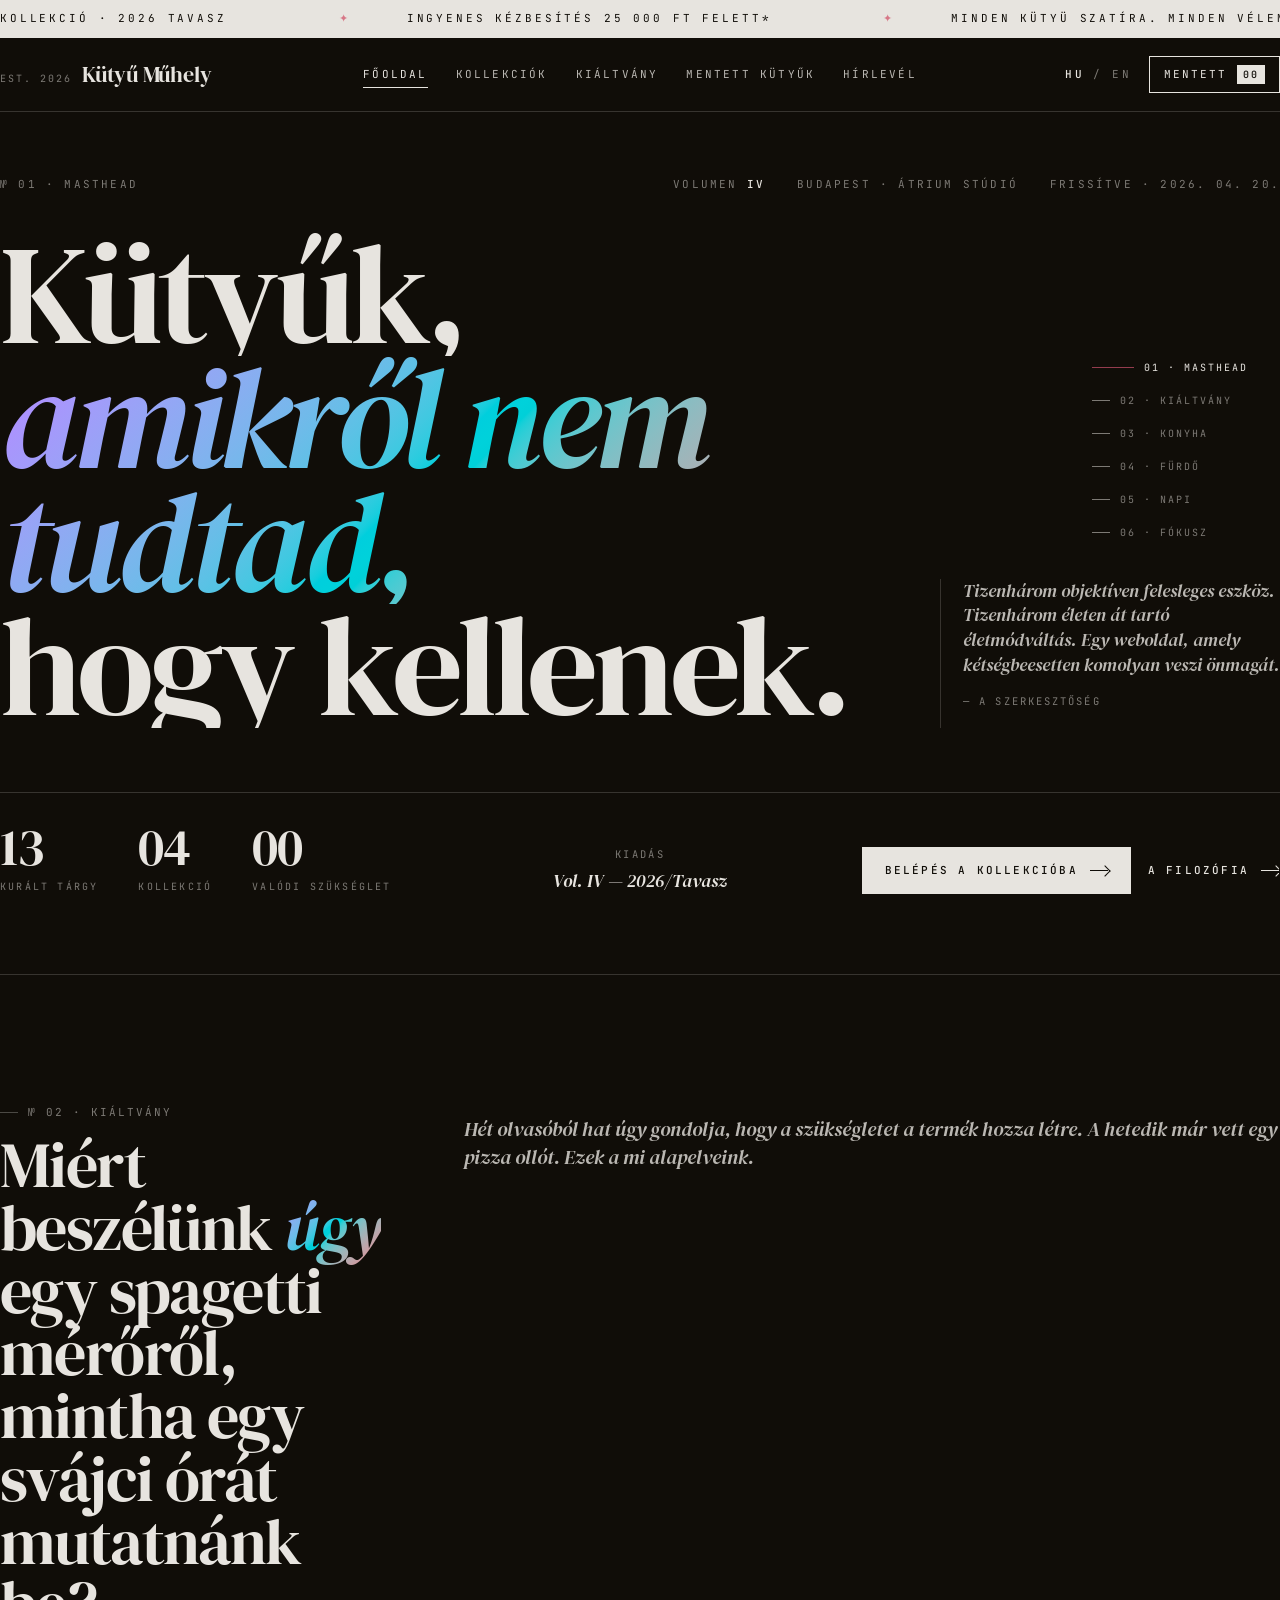
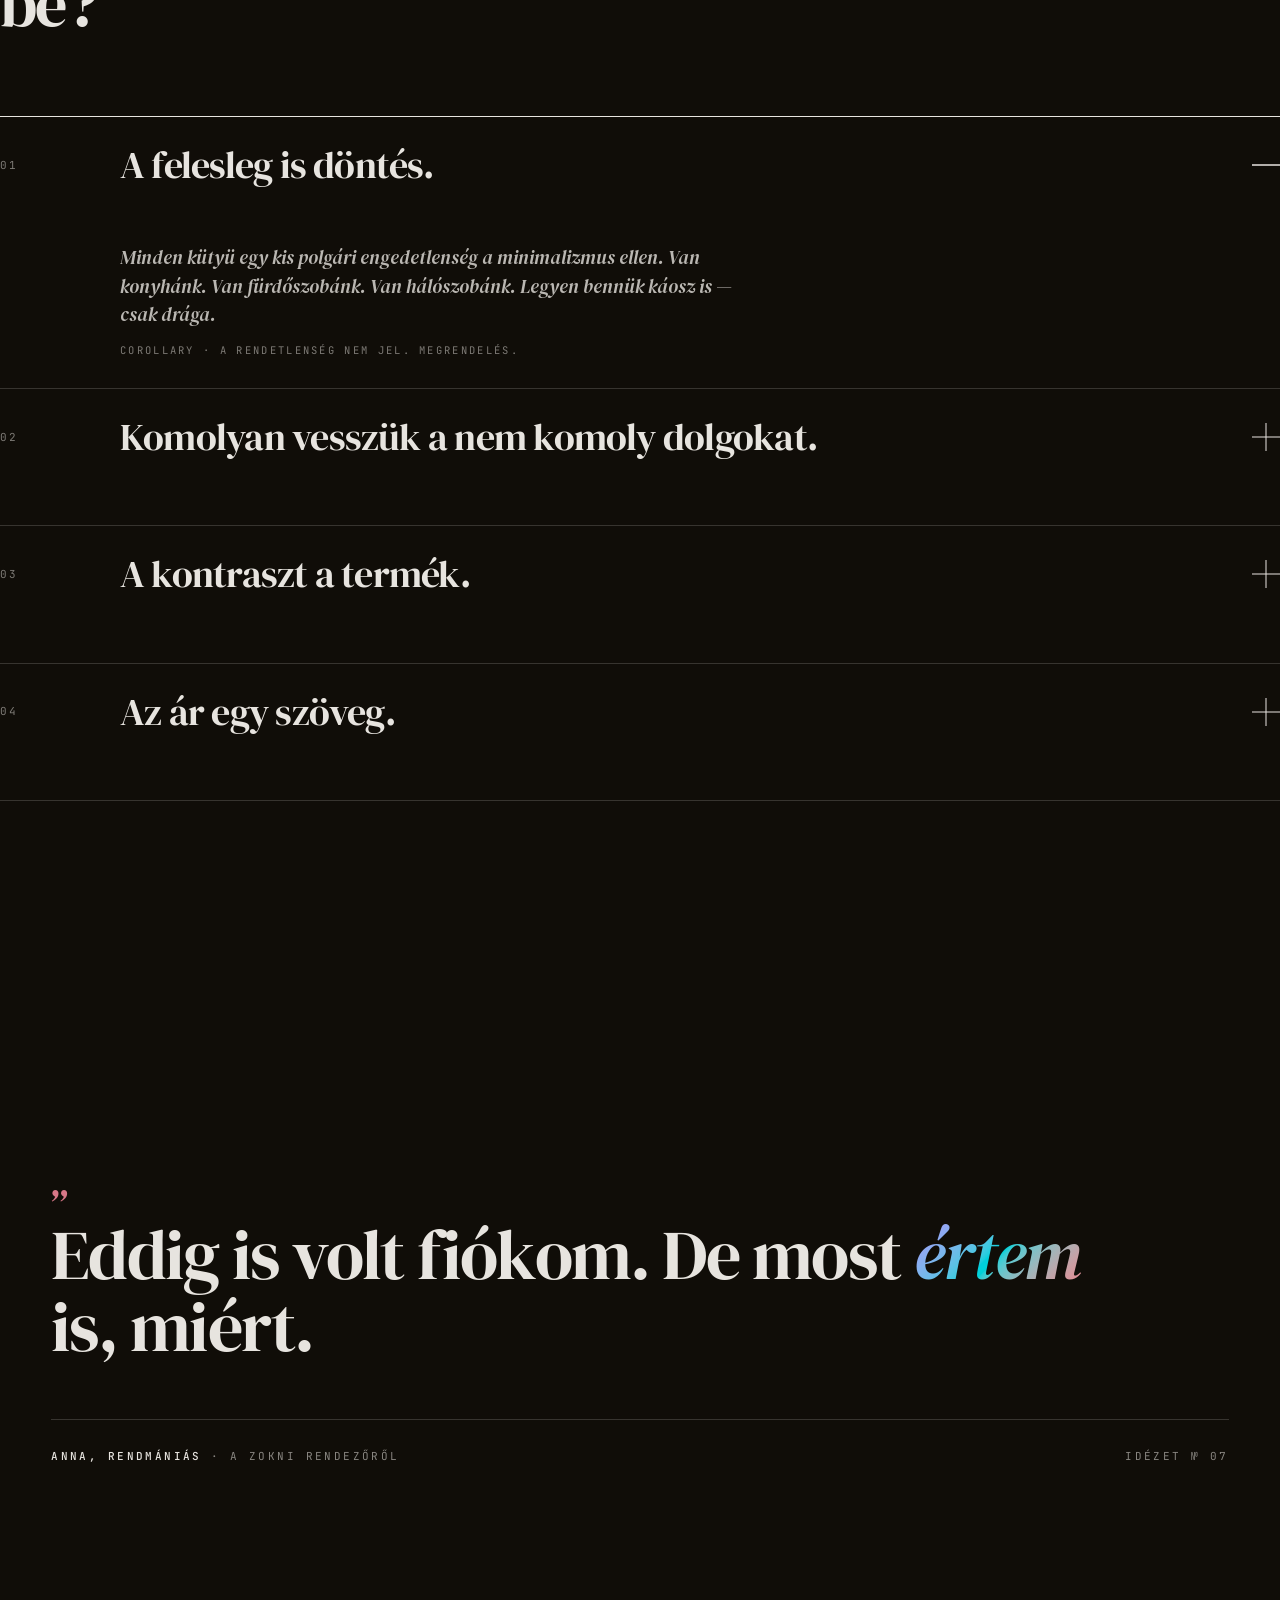
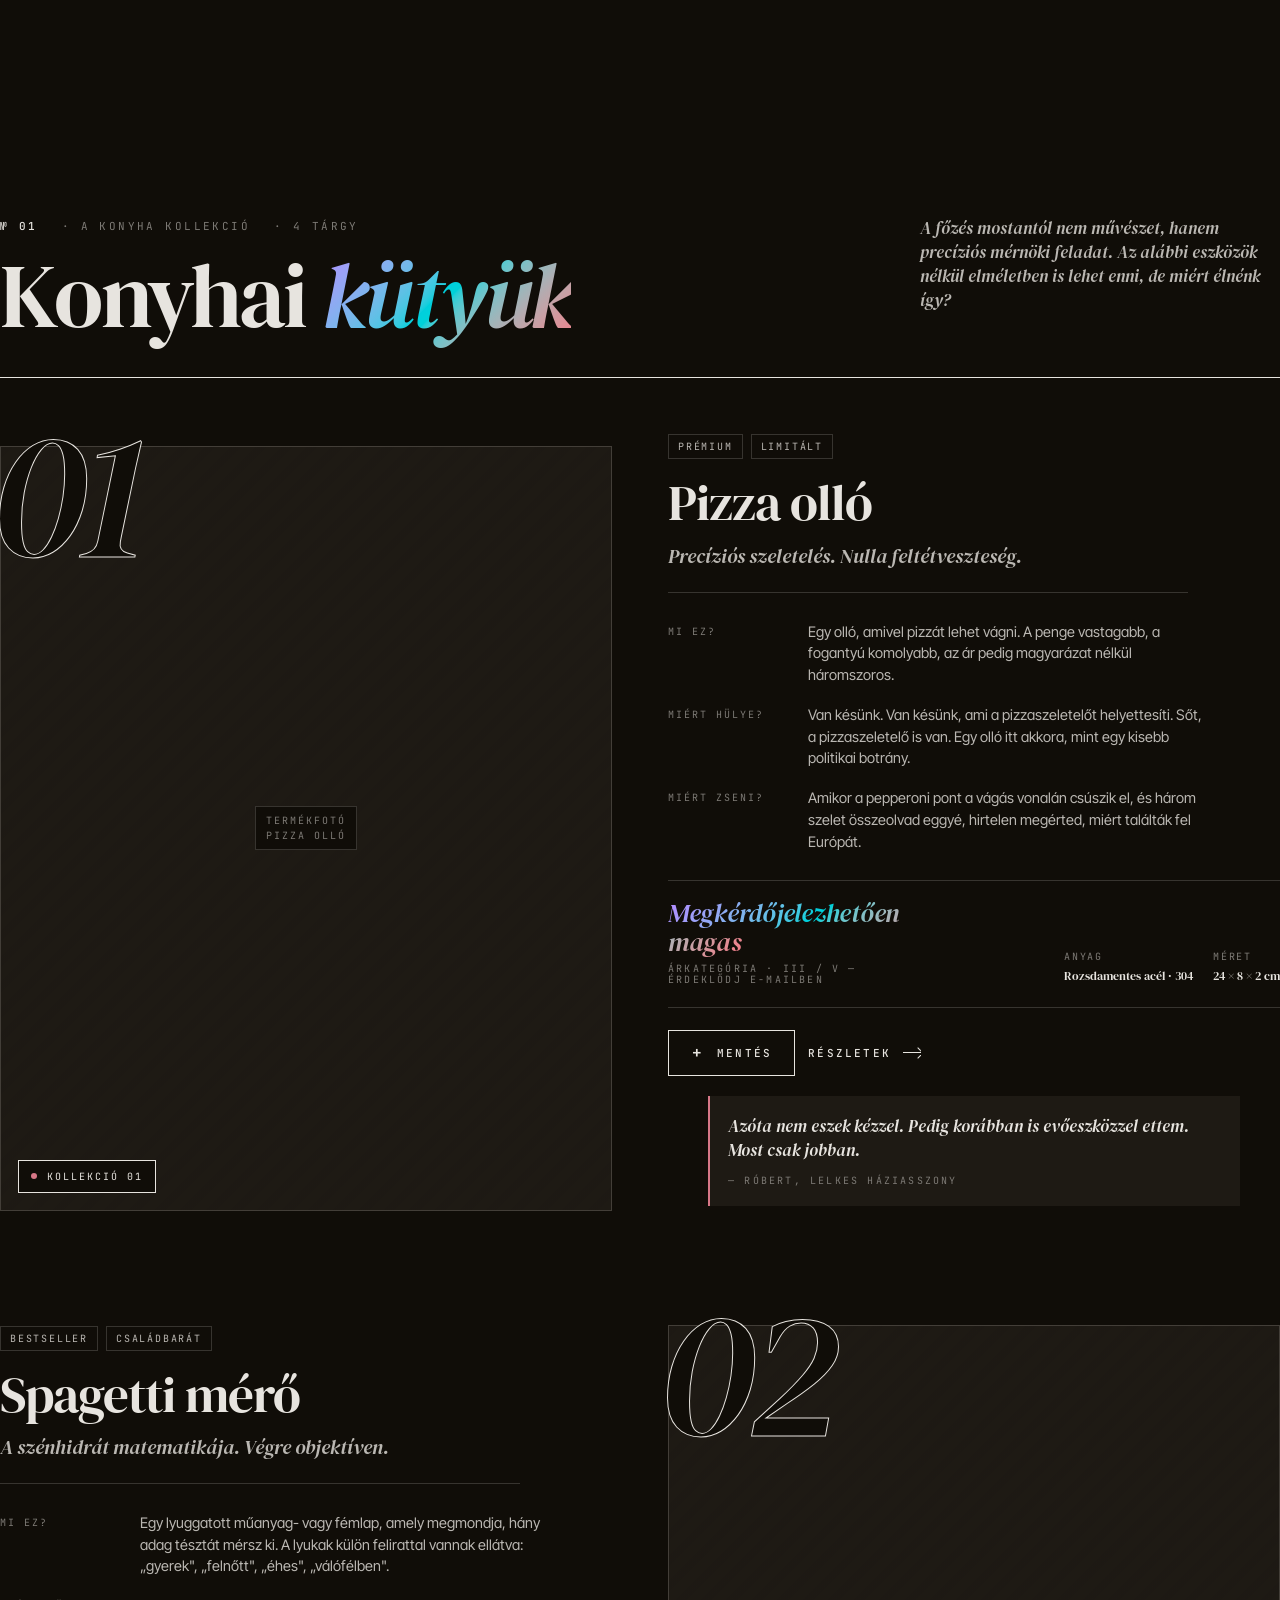
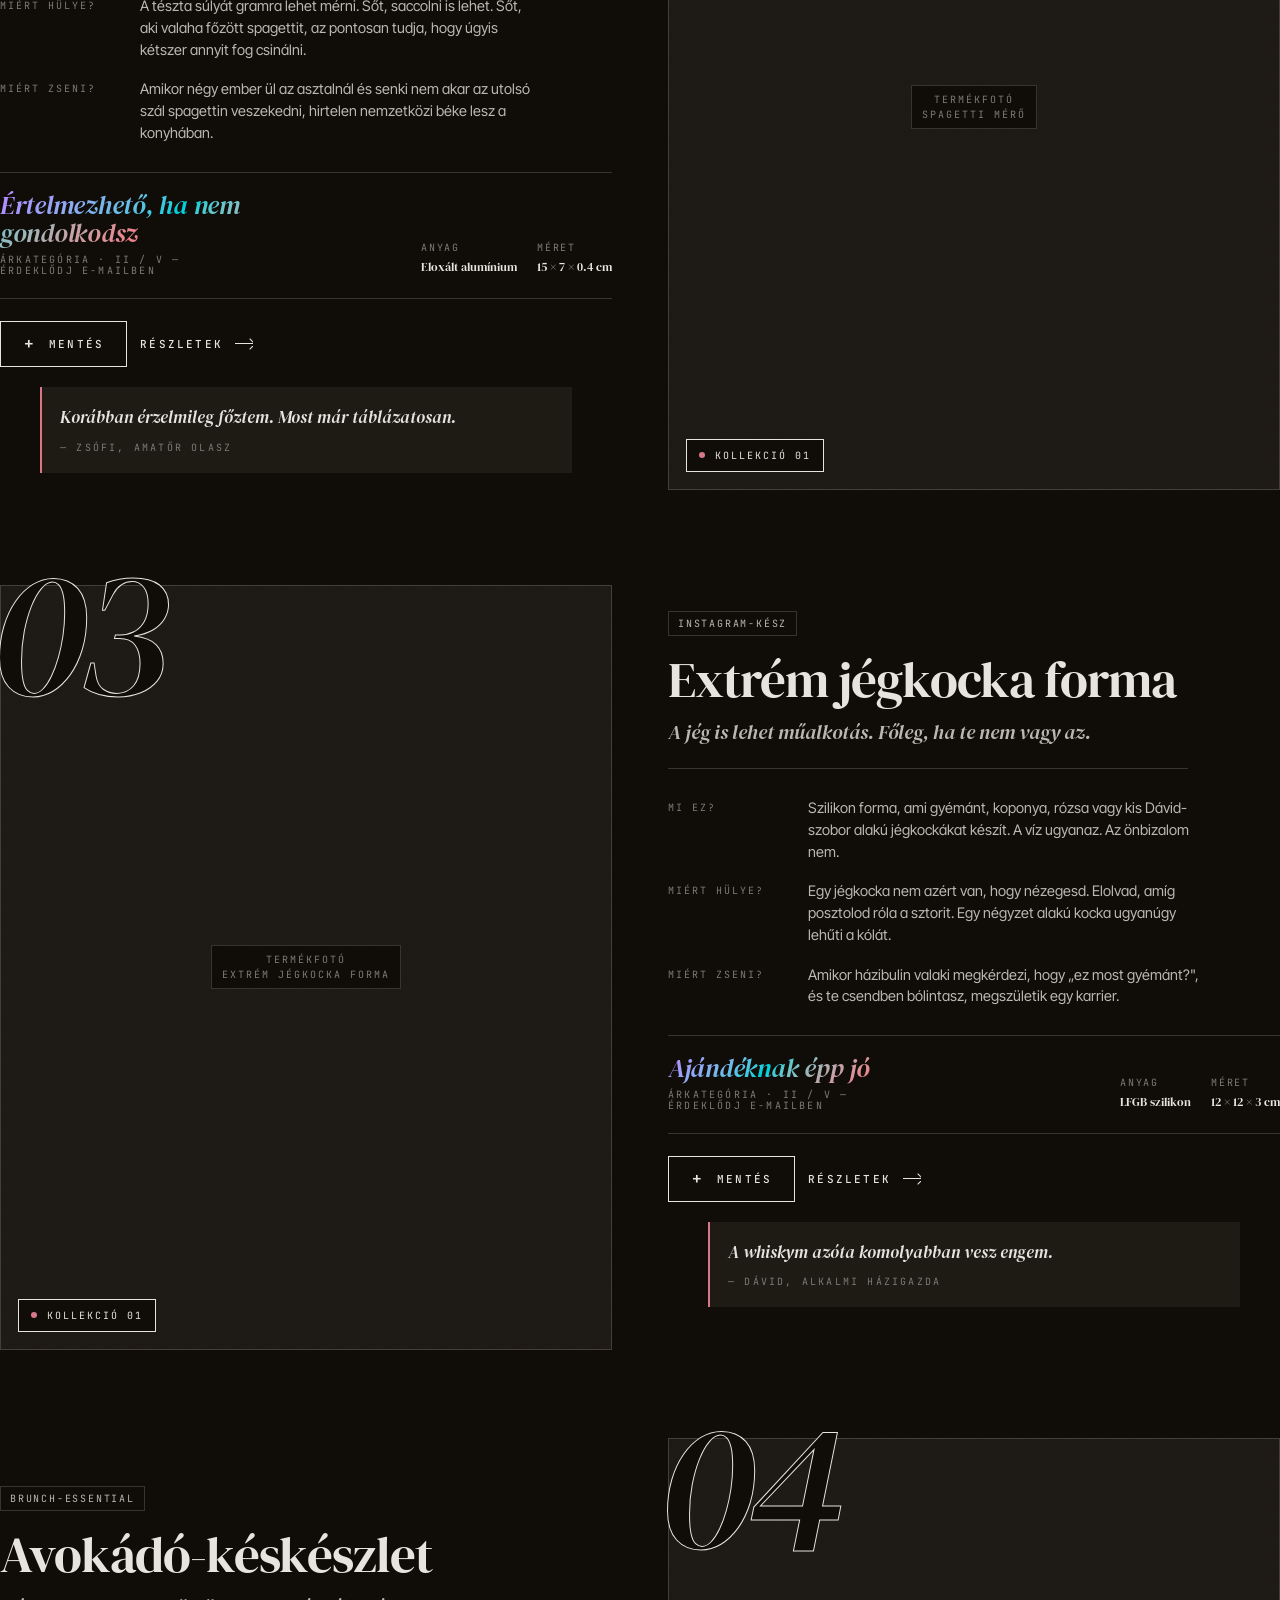
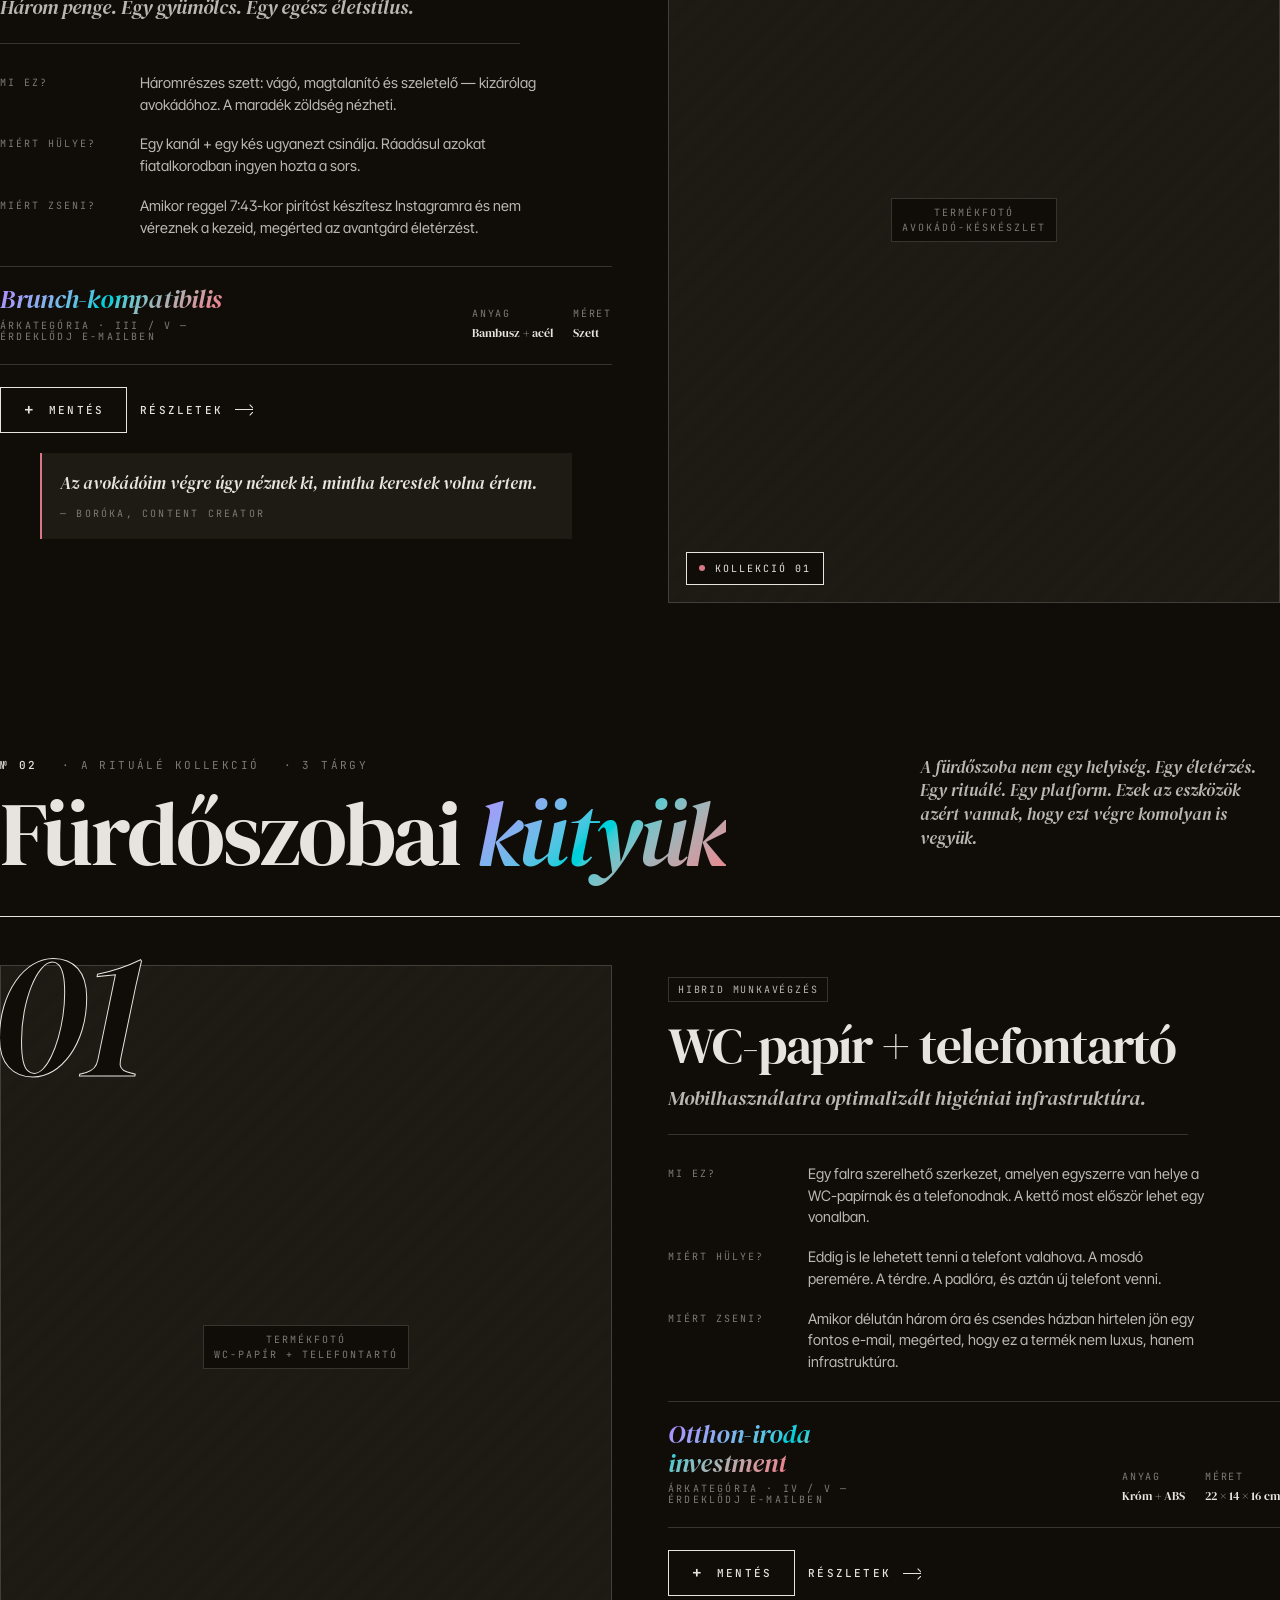
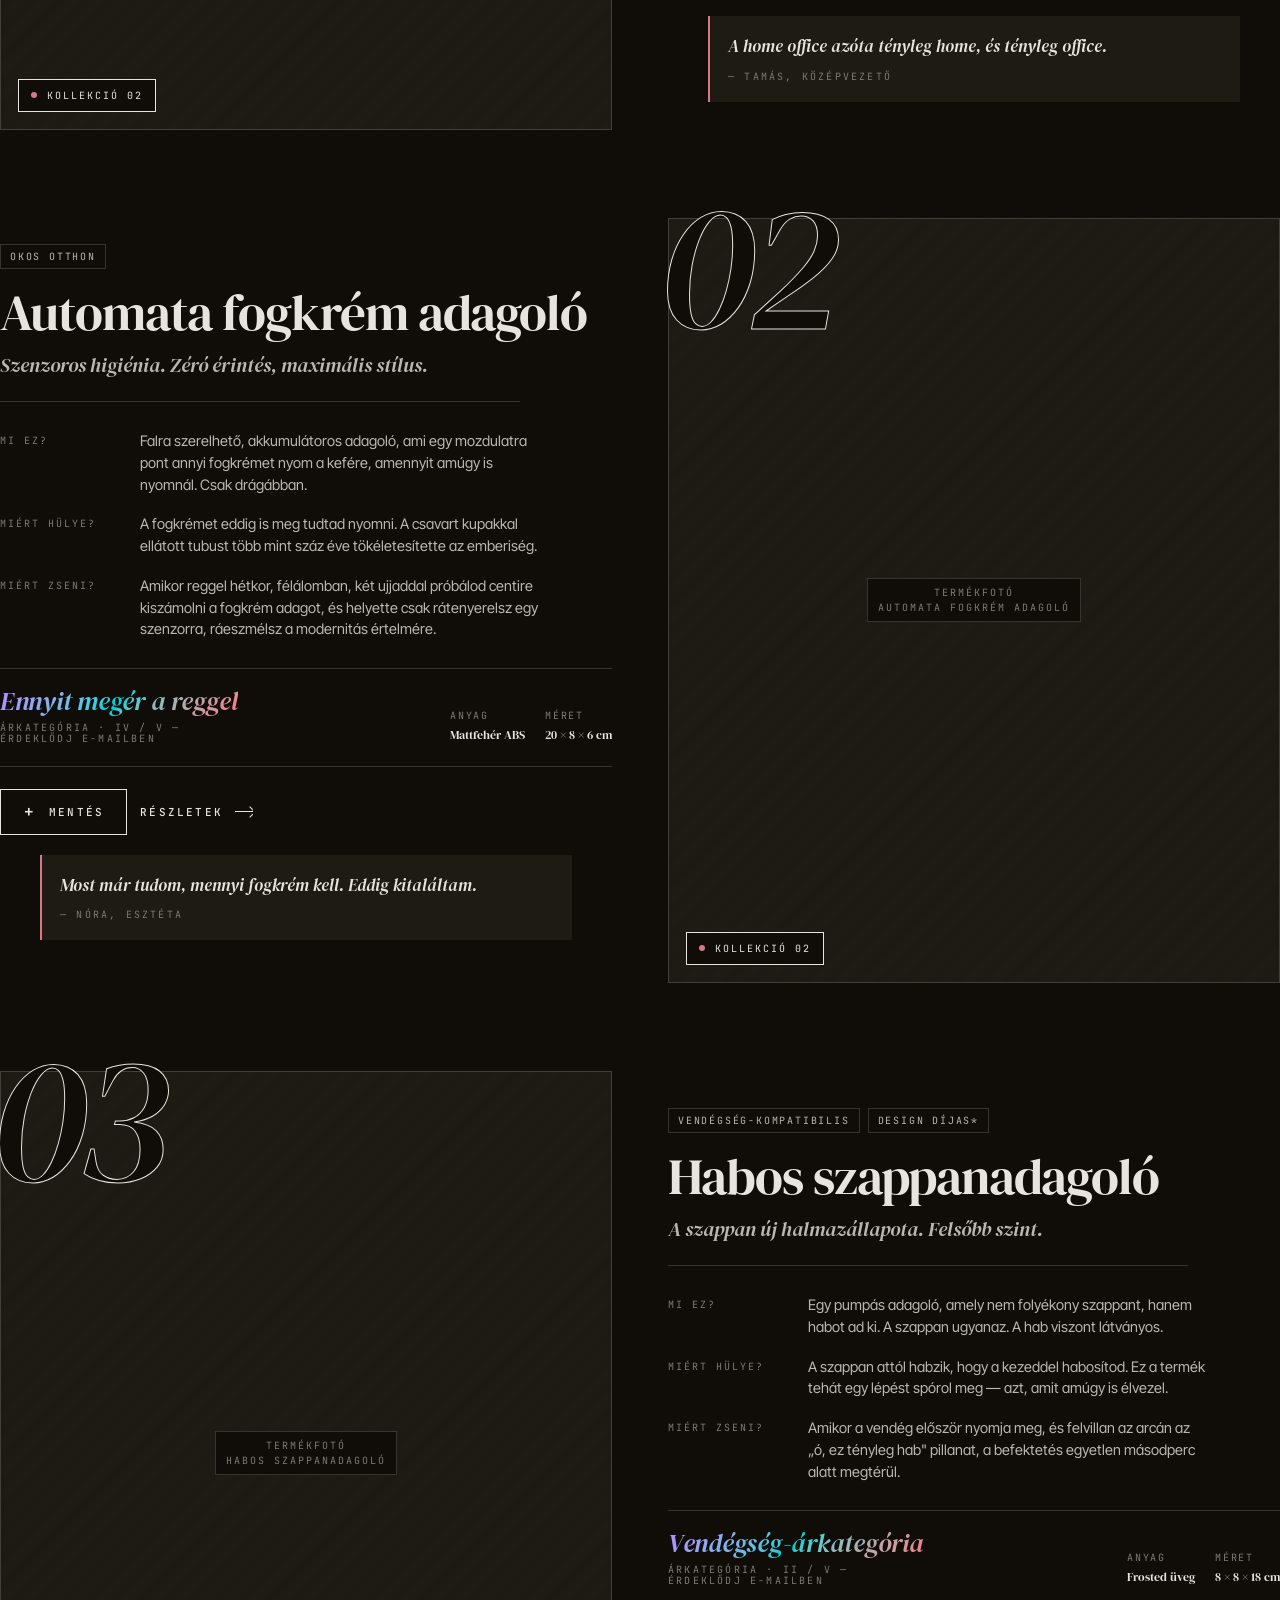
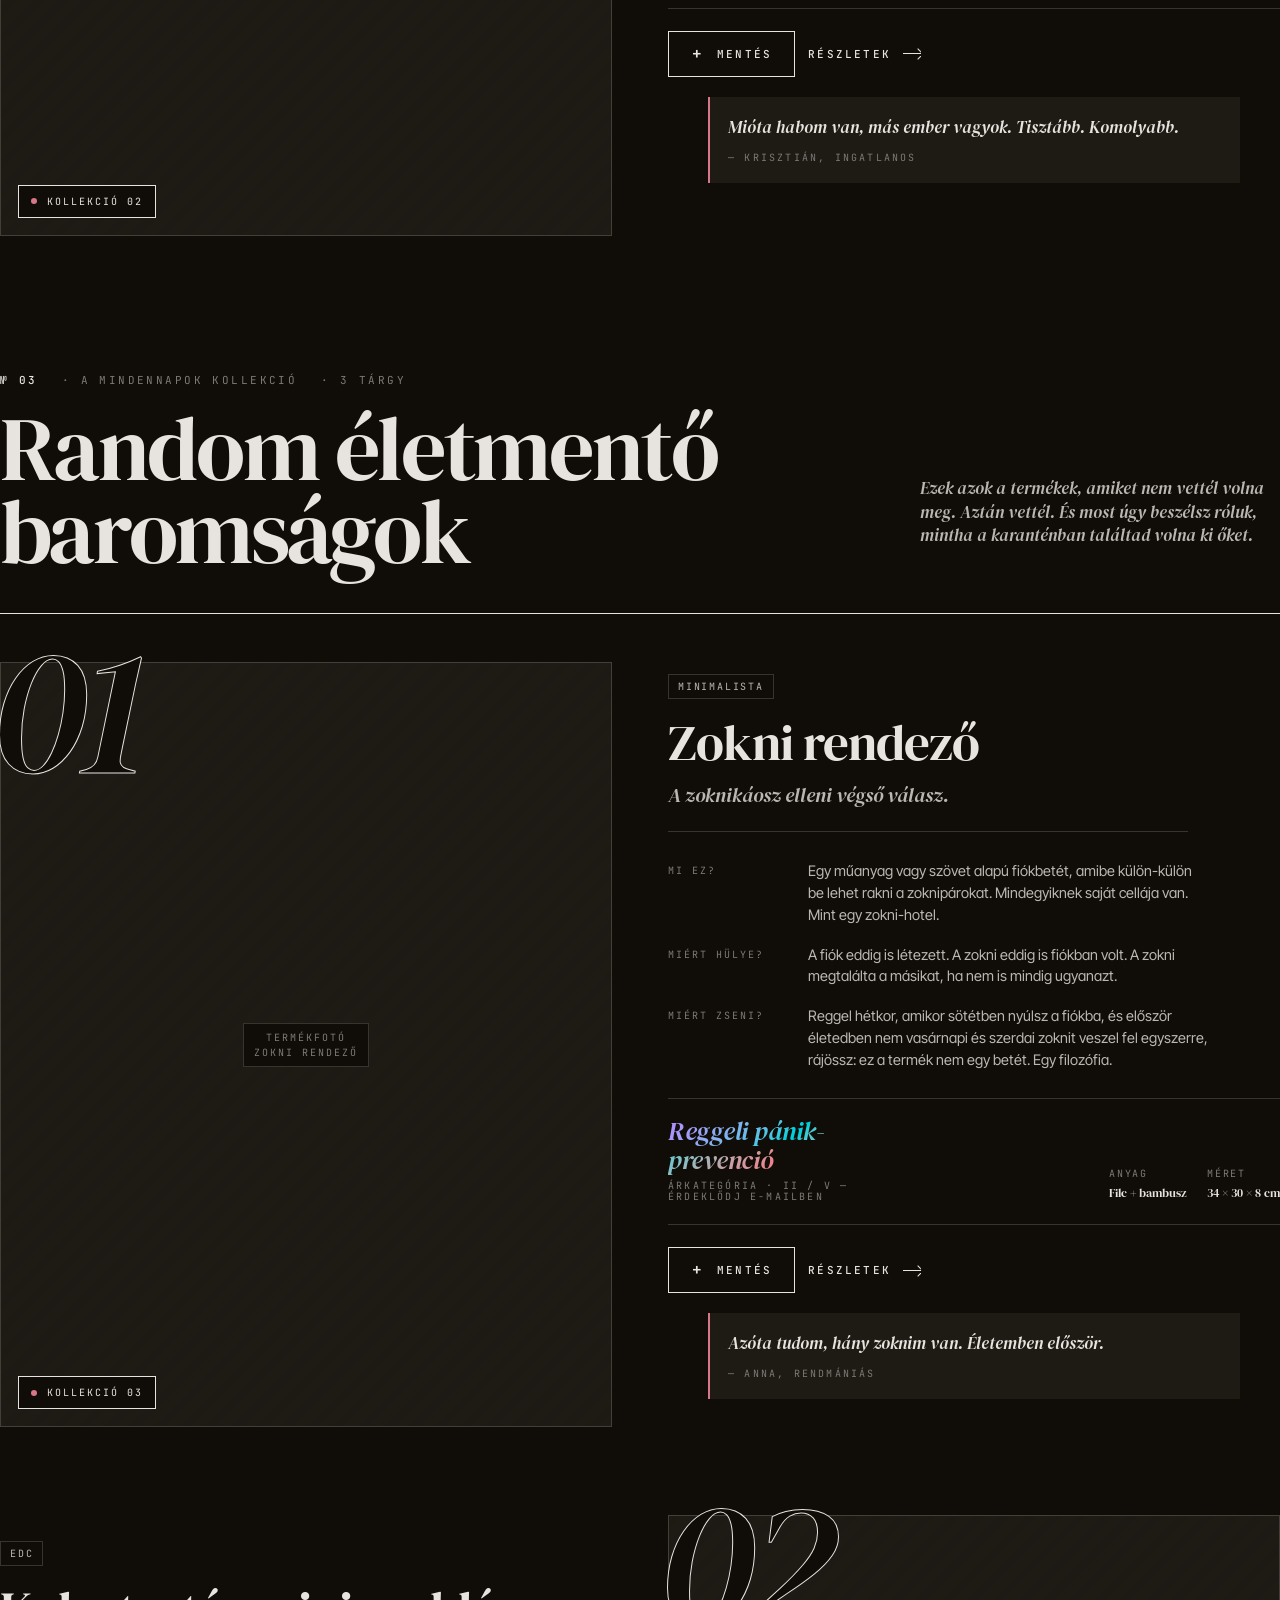
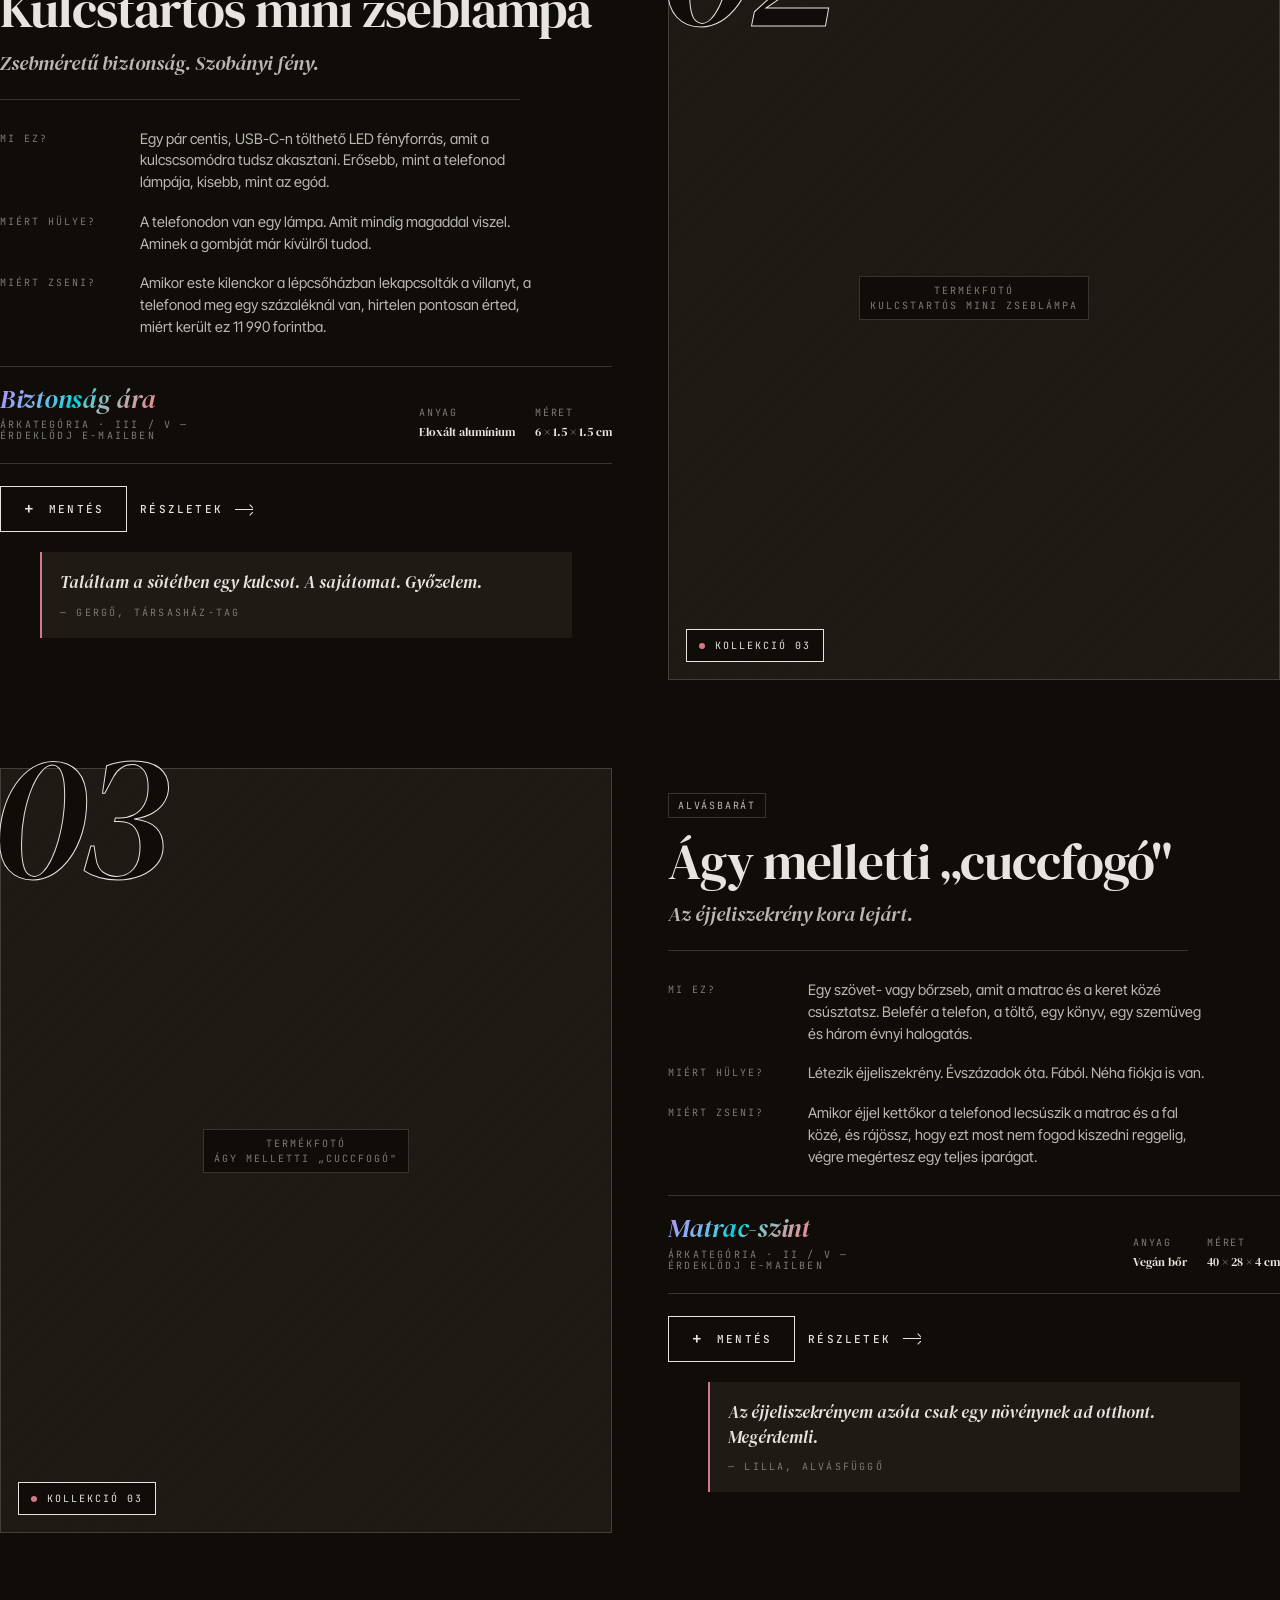
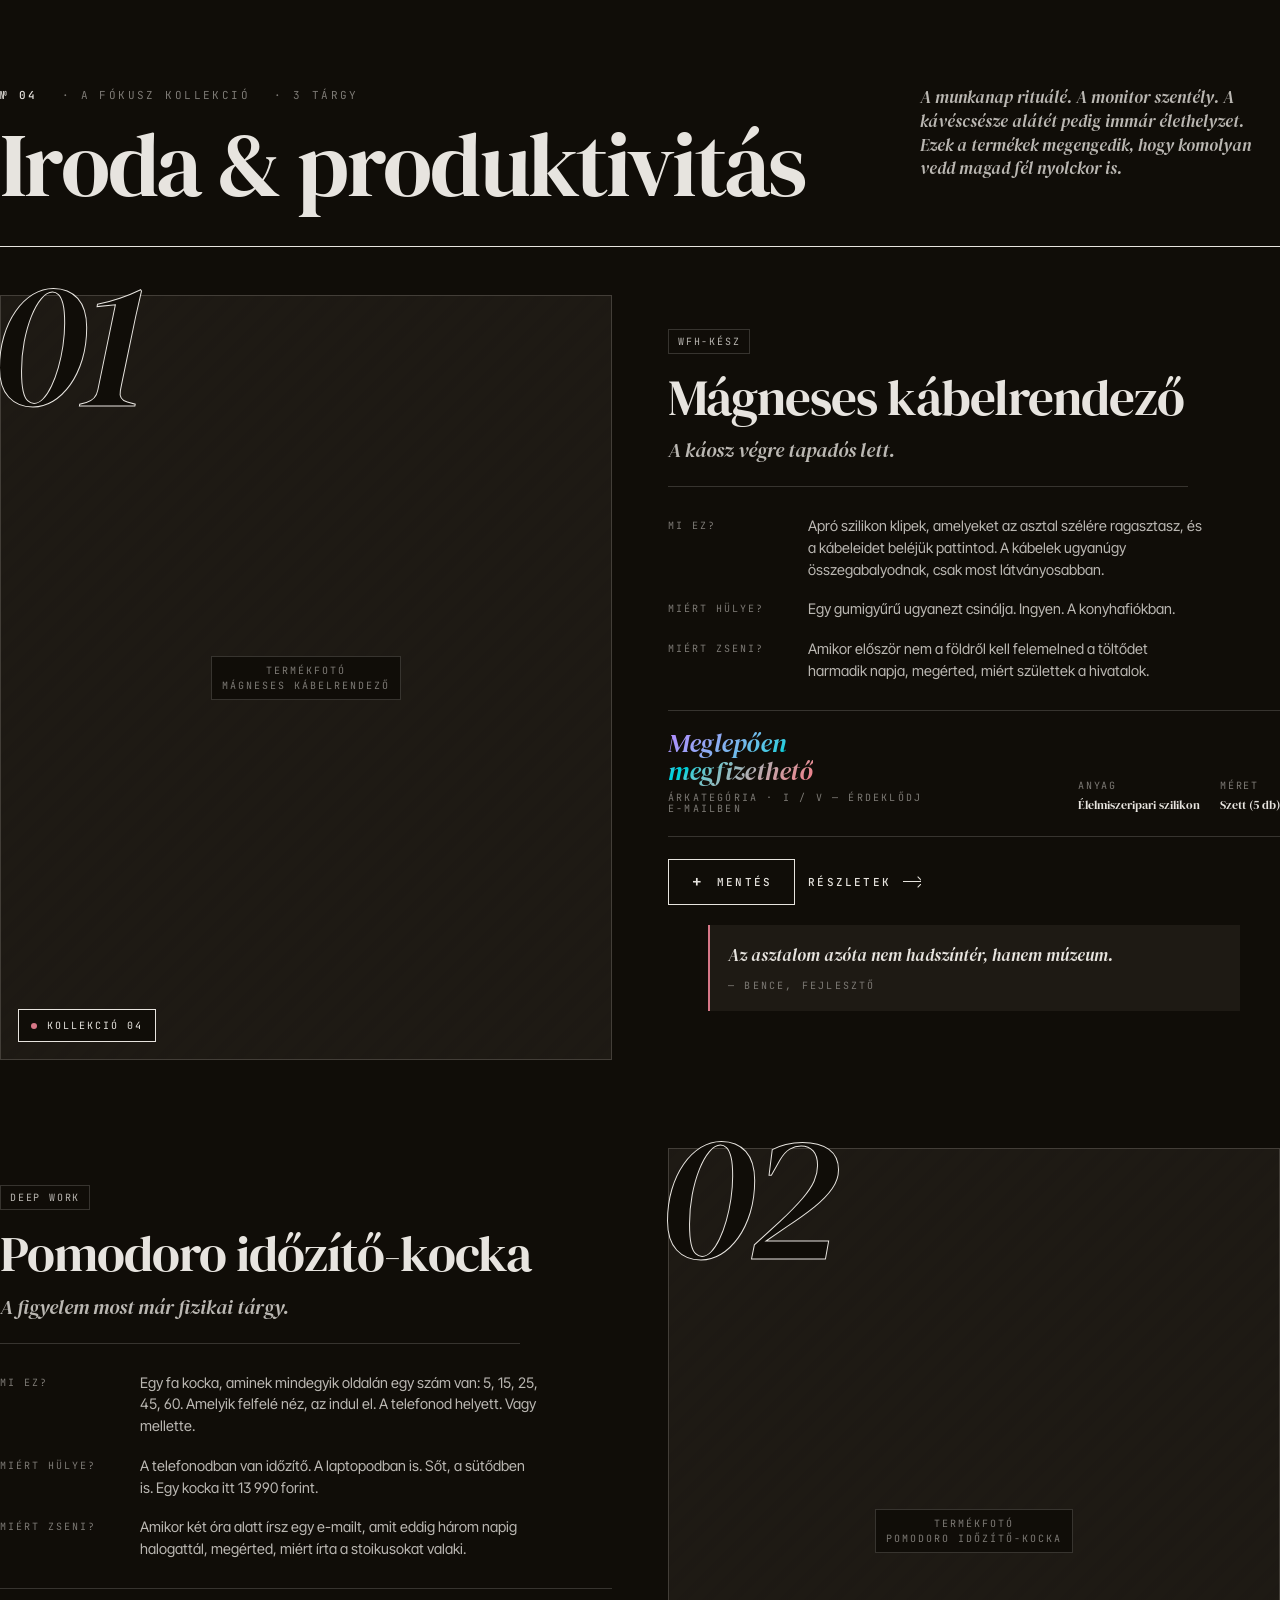
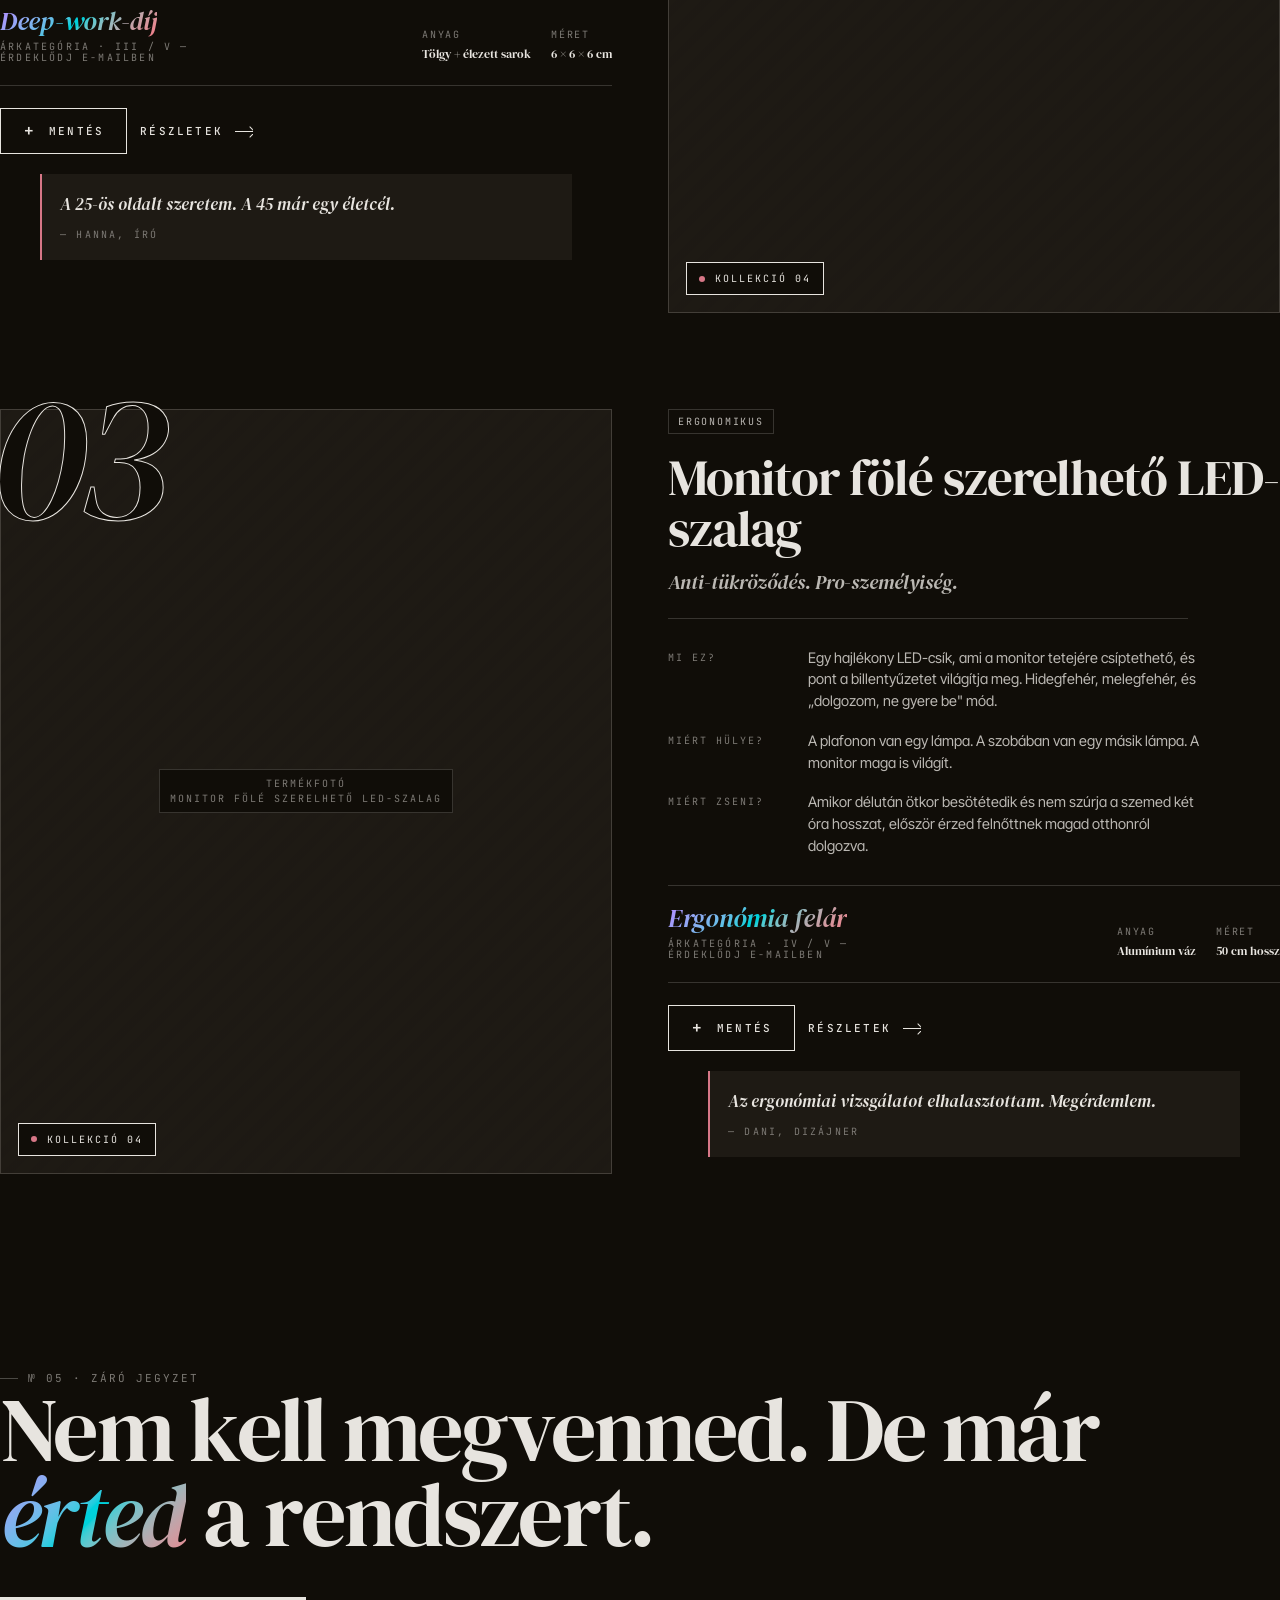
==== index.html @ 4c66da21 "Implement Kütyű Műhely editorial noir design Three-page static prototype from Claude Design handoff:" ====
<!doctype html>
<html lang="hu">
<head>
<meta charset="utf-8" />
<meta name="viewport" content="width=device-width, initial-scale=1" />
<title>Kütyű Műhely — Kollekció 2026</title>
<link rel="stylesheet" href="assets/system.css" />
<link rel="icon" href="data:image/svg+xml,%3Csvg xmlns='http://www.w3.org/2000/svg' viewBox='0 0 100 100'%3E%3Ctext y='78' font-size='80' font-family='serif'%3EK%3C/text%3E%3C/svg%3E" />
<style>
/* ========== Page-specific ========== */

/* Ticker strip */
.ticker {
  background: var(--ink);
  color: var(--paper);
  padding: 10px 0;
  overflow: hidden;
  font-family: var(--mono);
  font-size: 11px;
  letter-spacing: 0.26em;
  text-transform: uppercase;
  border-bottom: 1px solid var(--ink);
}
.ticker__track {
  display: flex;
  gap: 56px;
  animation: tickerScroll 48s linear infinite;
  white-space: nowrap;
  width: max-content;
}
.ticker__item { display: inline-flex; align-items: center; gap: 56px; }
.ticker__item::after {
  content: '✦';
  color: var(--accent);
  margin-left: 56px;
}
@keyframes tickerScroll {
  from { transform: translateX(0); }
  to   { transform: translateX(-50%); }
}

/* Hero — editorial masthead */
.hero {
  padding: 64px 0 80px;
  position: relative;
  border-bottom: 1px solid var(--rule);
}
.hero__meta {
  display: flex;
  justify-content: space-between;
  align-items: baseline;
  padding-bottom: 40px;
  font-family: var(--mono);
  font-size: 11px;
  letter-spacing: 0.2em;
  text-transform: uppercase;
  color: var(--ink-mute);
  flex-wrap: wrap;
  gap: 16px;
}
.hero__meta-right { display: flex; gap: 32px; }

.hero__grid {
  display: grid;
  grid-template-columns: 1fr;
  gap: 48px;
  align-items: end;
}
.hero__head {
  display: grid;
  grid-template-columns: 1fr auto;
  align-items: end;
  gap: 48px;
}
.hero__title {
  font-family: var(--serif);
  font-weight: 400;
  font-size: clamp(56px, 11vw, 180px);
  line-height: 0.88;
  letter-spacing: -0.035em;
  margin: 0;
}
.hero__title-word {
  display: block;
  overflow: hidden;
}
.hero__title-word span {
  display: inline-block;
  transform: translateY(110%);
  animation: riseIn 1.1s cubic-bezier(.2,.8,.2,1) both;
}
.hero__title-word:nth-child(2) span { animation-delay: .15s; }
.hero__title-word:nth-child(3) span { animation-delay: .30s; }
.hero__title-word.italic span {
  font-style: italic;
  background: linear-gradient(135deg, var(--grad-a) 0%, var(--grad-b) 50%, var(--grad-c) 100%);
  -webkit-background-clip: text;
  background-clip: text;
  color: transparent;
}
@keyframes riseIn {
  from { transform: translateY(110%); }
  to   { transform: translateY(0); }
}

.hero__pull {
  max-width: 340px;
  padding-bottom: 18px;
  border-left: 1px solid var(--rule);
  padding-left: 22px;
}
.hero__pull p {
  font-family: var(--serif);
  font-style: italic;
  font-size: 18px;
  line-height: 1.38;
  margin: 0;
  color: var(--ink-soft);
}
.hero__pull em {
  display: block;
  font-family: var(--mono);
  font-style: normal;
  font-size: 10.5px;
  letter-spacing: 0.2em;
  text-transform: uppercase;
  color: var(--ink-mute);
  margin-top: 16px;
}

.hero__foot {
  display: grid;
  grid-template-columns: 1fr auto 1fr;
  align-items: end;
  gap: 48px;
  margin-top: 64px;
  padding-top: 28px;
  border-top: 1px solid var(--rule);
}
.hero__stats {
  display: flex;
  gap: 40px;
}
.hero__stat .n {
  font-family: var(--serif);
  font-size: 52px;
  line-height: 1;
  letter-spacing: -0.02em;
  display: block;
}
.hero__stat .l {
  font-family: var(--mono);
  font-size: 10px;
  letter-spacing: 0.22em;
  text-transform: uppercase;
  color: var(--ink-mute);
  margin-top: 6px;
  display: block;
}
.hero__issue {
  justify-self: center;
  text-align: center;
  font-family: var(--mono);
  font-size: 10.5px;
  letter-spacing: 0.22em;
  text-transform: uppercase;
  color: var(--ink-mute);
}
.hero__issue strong { display: block; font-family: var(--serif); font-style: italic; font-weight: 400; font-size: 18px; color: var(--ink); letter-spacing: 0; text-transform: none; margin-top: 4px; }
.hero__actions {
  display: flex;
  gap: 16px;
  justify-content: flex-end;
  flex-wrap: wrap;
}

@media (max-width: 820px) {
  .hero__head { grid-template-columns: 1fr; gap: 32px; }
  .hero__pull { max-width: none; }
  .hero__foot { grid-template-columns: 1fr; gap: 28px; }
  .hero__issue { justify-self: start; text-align: left; }
  .hero__actions { justify-content: flex-start; }
  .hero__stats { flex-wrap: wrap; gap: 28px; }
  .hero__stat .n { font-size: 40px; }
}

/* Manifesto — interactive expand */
.manifesto {
  padding: 120px 0;
  position: relative;
}
.manifesto__intro {
  display: grid;
  grid-template-columns: 1fr 2fr;
  gap: 56px;
  margin-bottom: 80px;
  align-items: start;
}
.manifesto__intro h2 {
  font-family: var(--serif);
  font-weight: 400;
  font-size: clamp(36px, 5vw, 72px);
  line-height: 0.98;
  letter-spacing: -0.025em;
  margin: 14px 0 0;
}
.manifesto__intro h2 em {
  font-style: italic;
  background: linear-gradient(135deg, var(--grad-a), var(--grad-b), var(--grad-c));
  -webkit-background-clip: text;
  background-clip: text;
  color: transparent;
}
.manifesto__intro p {
  font-family: var(--serif);
  font-style: italic;
  font-size: 20px;
  line-height: 1.4;
  color: var(--ink-soft);
  margin: 0;
  padding-top: 20px;
}

.manifesto__list {
  border-top: 1px solid var(--ink);
}
.principle {
  border-bottom: 1px solid var(--rule);
  padding: 28px 0;
  display: grid;
  grid-template-columns: 80px 1fr auto;
  gap: 40px;
  align-items: center;
  cursor: pointer;
  transition: padding 300ms cubic-bezier(.2,.6,.2,1);
  position: relative;
}
.principle:hover .principle__title { color: var(--accent-ink); }
.principle__num {
  font-family: var(--mono);
  font-size: 11px;
  letter-spacing: 0.2em;
  color: var(--ink-mute);
}
.principle__title {
  font-family: var(--serif);
  font-size: clamp(24px, 3vw, 40px);
  line-height: 1.05;
  letter-spacing: -0.02em;
  margin: 0;
  font-weight: 400;
  transition: color 220ms ease;
}
.principle__plus {
  width: 28px; height: 28px;
  position: relative;
  flex-shrink: 0;
}
.principle__plus::before, .principle__plus::after {
  content: '';
  position: absolute;
  background: currentColor;
  transition: transform 320ms cubic-bezier(.2,.8,.2,1);
}
.principle__plus::before { left: 0; right: 0; top: 50%; height: 1px; transform: translateY(-50%); }
.principle__plus::after  { top: 0; bottom: 0; left: 50%; width: 1px; transform: translateX(-50%); }
.principle.open .principle__plus::after { transform: translateX(-50%) rotate(90deg); }
.principle__body {
  grid-column: 2 / 3;
  max-height: 0;
  overflow: hidden;
  transition: max-height 420ms cubic-bezier(.2,.6,.2,1), padding 420ms ease;
  opacity: 0;
}
.principle.open .principle__body {
  max-height: 400px;
  padding-top: 18px;
  opacity: 1;
}
.principle__body p {
  font-family: var(--serif);
  font-style: italic;
  font-size: 19px;
  line-height: 1.5;
  color: var(--ink-soft);
  max-width: 640px;
  margin: 0;
}
.principle__body .pull {
  font-family: var(--mono);
  font-size: 10.5px;
  letter-spacing: 0.22em;
  text-transform: uppercase;
  color: var(--ink-mute);
  margin-top: 14px;
  display: inline-block;
}

@media (max-width: 720px) {
  .manifesto__intro { grid-template-columns: 1fr; gap: 24px; }
  .principle { grid-template-columns: 56px 1fr auto; gap: 20px; }
  .principle__body { grid-column: 2 / 4; }
}

/* Collection — editorial spreads */
.collection {
  padding: 96px 0 40px;
  position: relative;
}
.collection__masthead {
  display: grid;
  grid-template-columns: 1fr auto;
  gap: 48px;
  align-items: end;
  padding-bottom: 40px;
  border-bottom: 1px solid var(--ink);
  margin-bottom: 48px;
}
.collection__eyebrow {
  display: flex;
  gap: 24px;
  align-items: baseline;
  font-family: var(--mono);
  font-size: 11px;
  letter-spacing: 0.22em;
  text-transform: uppercase;
  color: var(--ink-mute);
}
.collection__eyebrow strong { color: var(--ink); font-weight: 500; }
.collection__title {
  font-family: var(--serif);
  font-weight: 400;
  font-size: clamp(48px, 7vw, 108px);
  line-height: 0.92;
  letter-spacing: -0.03em;
  margin: 20px 0 0;
}
.collection__title em {
  font-style: italic;
  background: linear-gradient(135deg, var(--grad-a), var(--grad-b), var(--grad-c));
  -webkit-background-clip: text;
  background-clip: text;
  color: transparent;
}
.collection__lead {
  max-width: 360px;
  font-family: var(--serif);
  font-style: italic;
  font-size: 17px;
  line-height: 1.4;
  color: var(--ink-soft);
  padding-bottom: 8px;
}

.spreads { display: grid; gap: 88px; }

.spread {
  display: grid;
  grid-template-columns: 1fr 1fr;
  gap: 56px;
  align-items: center;
}
.spread:nth-child(even) { direction: rtl; }
.spread:nth-child(even) > * { direction: ltr; }

.spread__media {
  position: relative;
  aspect-ratio: 4 / 5;
}
.spread__ph {
  width: 100%;
  height: 100%;
  border-radius: 0;
}
.spread__num {
  position: absolute;
  top: -24px; left: -8px;
  font-family: var(--serif);
  font-style: italic;
  font-size: clamp(96px, 14vw, 220px);
  line-height: 0.8;
  color: var(--paper);
  -webkit-text-stroke: 1px var(--ink);
  text-stroke: 1px var(--ink);
  pointer-events: none;
  letter-spacing: -0.04em;
  z-index: 2;
}
.spread:hover .spread__num { color: var(--accent); -webkit-text-stroke-color: var(--accent-ink); }

.spread__tag {
  position: absolute;
  bottom: 18px; left: 18px;
  background: var(--paper);
  border: 1px solid var(--ink);
  padding: 8px 12px;
  font-family: var(--mono);
  font-size: 10px;
  letter-spacing: 0.2em;
  text-transform: uppercase;
  display: inline-flex;
  gap: 10px;
  align-items: center;
}
.spread__tag::before {
  content: '';
  width: 6px; height: 6px;
  background: var(--accent);
  border-radius: 50%;
}

.spread__body { padding: 8px 0; }
.spread__badges {
  display: flex;
  gap: 8px;
  flex-wrap: wrap;
  margin-bottom: 18px;
}
.spread__badge {
  font-family: var(--mono);
  font-size: 10px;
  letter-spacing: 0.18em;
  text-transform: uppercase;
  padding: 4px 9px;
  border: 1px solid var(--rule);
  color: var(--ink-soft);
}
.spread__name {
  font-family: var(--serif);
  font-weight: 400;
  font-size: clamp(32px, 4vw, 56px);
  line-height: 1;
  letter-spacing: -0.02em;
  margin: 0 0 14px;
}
.spread__slogan {
  font-family: var(--serif);
  font-style: italic;
  font-size: 20px;
  line-height: 1.35;
  color: var(--ink-soft);
  margin: 0 0 28px;
  padding-bottom: 22px;
  border-bottom: 1px solid var(--rule);
  max-width: 520px;
}
.spread__facts { display: grid; gap: 18px; margin-bottom: 28px; max-width: 540px; }
.spread__fact { display: grid; grid-template-columns: 120px 1fr; gap: 20px; font-size: 14.5px; line-height: 1.5; }
.spread__fact dt {
  font-family: var(--mono);
  font-size: 10px;
  letter-spacing: 0.2em;
  text-transform: uppercase;
  color: var(--ink-mute);
  padding-top: 3px;
}
.spread__fact dd { margin: 0; color: var(--ink-soft); }
.spread__meta {
  display: flex;
  justify-content: space-between;
  align-items: flex-end;
  gap: 24px;
  padding: 18px 0 22px;
  border-top: 1px solid var(--rule);
  border-bottom: 1px solid var(--rule);
  margin-bottom: 22px;
  flex-wrap: wrap;
}
.spread__price { font-family: var(--serif); font-size: 26px; letter-spacing: -0.01em; line-height: 1.1; max-width: 260px; }
.spread__price em { background: linear-gradient(135deg, var(--grad-a) 0%, var(--grad-b) 50%, var(--grad-c) 100%); -webkit-background-clip: text; background-clip: text; color: transparent; font-style: italic; }
.spread__price small { font-family: var(--mono); font-size: 10px; letter-spacing: 0.2em; text-transform: uppercase; color: var(--ink-mute); display: block; margin-top: 6px; letter-spacing: 0.22em; }
.spread__specs { display: flex; gap: 20px; font-family: var(--mono); font-size: 10px; letter-spacing: 0.18em; text-transform: uppercase; color: var(--ink-mute); }
.spread__specs span strong { color: var(--ink); display: block; font-weight: 500; margin-top: 3px; font-family: var(--serif); font-size: 12px; letter-spacing: 0; text-transform: none; }

.spread__actions { display: flex; gap: 12px; flex-wrap: wrap; }
.save-btn {
  display: inline-flex;
  align-items: center;
  gap: 12px;
  padding: 14px 22px;
  border: 1px solid var(--ink);
  background: transparent;
  color: var(--ink);
  font-family: var(--mono);
  font-size: 11px;
  font-weight: 500;
  letter-spacing: 0.2em;
  text-transform: uppercase;
  transition: background 220ms ease, color 220ms ease;
}
.save-btn:hover { background: var(--ink); color: var(--paper); }
.save-btn.saved { background: var(--accent); color: var(--ink); border-color: var(--accent-ink); }
.save-btn.saved .plus::before { content: '✓'; font-family: var(--serif); font-size: 14px; }
.save-btn .plus { display: inline-flex; align-items: center; justify-content: center; width: 14px; }
.save-btn .plus::before { content: '+'; font-size: 16px; line-height: 1; }

.review-pill {
  margin-top: 20px;
  padding: 18px;
  border-left: 2px solid var(--accent);
  background: var(--paper-2);
}
.review-pill q {
  font-family: var(--serif);
  font-style: italic;
  font-size: 17px;
  line-height: 1.45;
  color: var(--ink);
  quotes: none;
}
.review-pill q::before, .review-pill q::after { content: ''; }
.review-pill footer {
  margin-top: 10px;
  font-family: var(--mono);
  font-size: 10px;
  letter-spacing: 0.22em;
  text-transform: uppercase;
  color: var(--ink-mute);
}

/* ============ Details modal — flip card ============ */
.details-modal {
  position: fixed; inset: 0; z-index: 2000;
  display: none;
  align-items: center; justify-content: center;
  padding: 24px;
}
.details-modal.open { display: flex; animation: dm-fade 200ms ease; }
.details-modal__scrim {
  position: absolute; inset: 0;
  background: radial-gradient(ellipse at center, oklch(0.12 0.02 280 / 0.82) 0%, oklch(0.08 0.02 280 / 0.96) 80%);
  backdrop-filter: blur(14px);
  -webkit-backdrop-filter: blur(14px);
}
@keyframes dm-fade { from { opacity: 0; } to { opacity: 1; } }

.details-card {
  position: relative;
  width: min(720px, 94vw);
  height: min(780px, 90vh);
  perspective: 2400px;
  animation: dm-rise 520ms cubic-bezier(.22,.8,.2,1) both;
}
@keyframes dm-rise {
  from { opacity: 0; transform: translateY(40px) scale(0.96); }
  to   { opacity: 1; transform: translateY(0) scale(1); }
}
.details-card__face {
  position: absolute; inset: 0;
  padding: 56px;
  border-radius: 4px;
  background:
    radial-gradient(ellipse at 20% 0%, oklch(0.28 0.05 300 / 0.35) 0%, transparent 60%),
    radial-gradient(ellipse at 80% 100%, oklch(0.28 0.05 15 / 0.30) 0%, transparent 55%),
    linear-gradient(160deg, oklch(0.16 0.01 280) 0%, oklch(0.10 0.015 280) 100%);
  color: oklch(0.95 0.008 80);
  border: 1px solid oklch(0.95 0.008 80 / 0.12);
  box-shadow:
    0 40px 120px oklch(0.06 0.02 280 / 0.7),
    0 0 0 1px oklch(0.95 0.008 80 / 0.04) inset,
    0 80px 80px -40px oklch(0.06 0.02 280 / 0.8);
  backface-visibility: hidden;
  -webkit-backface-visibility: hidden;
  transition: transform 900ms cubic-bezier(.25,.8,.2,1);
  overflow: auto;
  display: grid;
  align-content: start;
  gap: 18px;
}
.details-card__face--front { transform: rotateY(0deg); }
.details-card__face--back {
  transform: rotateY(180deg);
  background:
    radial-gradient(ellipse at 80% 0%, oklch(0.30 0.10 15 / 0.35) 0%, transparent 60%),
    radial-gradient(ellipse at 0% 80%, oklch(0.24 0.08 300 / 0.35) 0%, transparent 60%),
    linear-gradient(160deg, oklch(0.12 0.015 300) 0%, oklch(0.08 0.015 300) 100%);
}
.details-card.flipped .details-card__face--front { transform: rotateY(-180deg); }
.details-card.flipped .details-card__face--back  { transform: rotateY(0deg); }

.details-card__close {
  position: absolute; top: 16px; right: 16px;
  width: 36px; height: 36px; border-radius: 50%;
  border: 1px solid oklch(0.95 0.008 80 / 0.3);
  background: oklch(0.95 0.008 80 / 0.04);
  color: oklch(0.95 0.008 80);
  font-size: 22px; line-height: 1; cursor: pointer;
  z-index: 3;
  transition: background 200ms, transform 200ms;
}
.details-card__close:hover { background: oklch(0.95 0.008 80 / 0.16); transform: rotate(90deg); }

.details-card__eyebrow {
  font-family: var(--mono); font-size: 10.5px; letter-spacing: 0.24em;
  text-transform: uppercase; color: oklch(0.72 0.008 80);
  display: block; padding-bottom: 12px;
  border-bottom: 1px solid oklch(0.95 0.008 80 / 0.15);
}
.details-card__title {
  font-family: var(--serif); font-weight: 400;
  font-size: clamp(38px, 5vw, 60px);
  line-height: 0.98; letter-spacing: -0.02em;
  margin: 0;
}
.details-card__slogan {
  font-family: var(--serif); font-style: italic;
  font-size: 22px; line-height: 1.35; margin: 0;
  color: oklch(0.88 0.008 80);
  background: linear-gradient(135deg, var(--grad-a), var(--grad-b), var(--grad-c));
  -webkit-background-clip: text;
  background-clip: text;
  color: transparent;
}
.details-card__ph {
  aspect-ratio: 16/7;
  background:
    repeating-linear-gradient(135deg, oklch(0.95 0.008 80 / 0.06) 0 8px, transparent 8px 16px),
    linear-gradient(135deg, oklch(0.22 0.02 300) 0%, oklch(0.18 0.02 15) 100%);
  border: 1px solid oklch(0.95 0.008 80 / 0.14);
  display: grid; place-items: center;
  color: oklch(0.85 0.008 80 / 0.6);
}
.details-card__ph .ph__label {
  font-family: var(--mono); font-size: 11px; letter-spacing: 0.2em;
  text-transform: uppercase; text-align: center; line-height: 1.6;
}
.details-card__flip-hint {
  margin-top: auto; padding-top: 24px;
  display: flex; justify-content: space-between; align-items: center;
  border-top: 1px solid oklch(0.95 0.008 80 / 0.15);
  gap: 16px; flex-wrap: wrap;
}
.details-card__flip-hint > span {
  font-family: var(--mono); font-size: 10px; letter-spacing: 0.24em;
  text-transform: uppercase; color: oklch(0.60 0.008 80);
}
.details-card__flip-btn {
  display: inline-flex; align-items: center; gap: 14px;
  padding: 16px 24px;
  background: linear-gradient(135deg, var(--grad-a), var(--grad-b), var(--grad-c));
  border: none;
  color: oklch(0.12 0.01 280);
  font-family: var(--mono); font-size: 11px; font-weight: 600;
  letter-spacing: 0.22em; text-transform: uppercase;
  cursor: pointer;
  transition: transform 240ms ease, filter 240ms ease;
}
.details-card__flip-btn:hover { transform: translateY(-2px); filter: brightness(1.1); }
.details-card__flip-btn em {
  font-family: var(--serif); font-style: italic; font-weight: 400;
  letter-spacing: 0; text-transform: none; font-size: 14px;
}
.details-card__flip-btn .arrow { background: oklch(0.12 0.01 280); }
.details-card__flip-btn .arrow::before, .details-card__flip-btn .arrow::after { background: oklch(0.12 0.01 280); }

.details-card__story-title {
  font-family: var(--serif); font-weight: 400; font-style: italic;
  font-size: clamp(28px, 3.6vw, 46px);
  line-height: 1.05; letter-spacing: -0.015em;
  margin: 0;
  background: linear-gradient(135deg, var(--grad-a), var(--grad-b), var(--grad-c));
  -webkit-background-clip: text;
  background-clip: text;
  color: transparent;
}
.details-card__story {
  font-family: var(--serif); font-size: 18px; line-height: 1.55;
  color: oklch(0.90 0.008 80);
}
.details-card__story p { margin: 0 0 14px; }
.details-card__story p:last-child { margin-bottom: 0; }
.details-card__story em { font-style: italic; color: oklch(0.96 0.008 80); }
.details-card__story strong { font-weight: 500; color: oklch(0.96 0.008 80); }
.details-card__story-sig {
  padding-top: 16px;
  border-top: 1px solid oklch(0.95 0.008 80 / 0.15);
  font-family: var(--mono); font-size: 10.5px; letter-spacing: 0.22em;
  text-transform: uppercase; color: oklch(0.68 0.008 80);
}
.details-card__flip-back {
  margin-top: auto; align-self: start;
  background: transparent; border: 1px solid oklch(0.95 0.008 80 / 0.3);
  color: oklch(0.95 0.008 80);
  font-family: var(--mono); font-size: 10.5px; letter-spacing: 0.22em;
  text-transform: uppercase;
  padding: 12px 18px; cursor: pointer;
  transition: background 200ms;
}
.details-card__flip-back:hover { background: oklch(0.95 0.008 80 / 0.08); }

@media (max-width: 640px) {
  .details-card { height: min(88vh, 740px); }
  .details-card__face { padding: 32px 24px; }
  .details-card__title { font-size: 34px; }
}


@media (max-width: 820px) {
  .collection__masthead { grid-template-columns: 1fr; align-items: start; }
  .spread { grid-template-columns: 1fr; gap: 32px; }
  .spread:nth-child(even) { direction: ltr; }
  .spread__fact { grid-template-columns: 100px 1fr; gap: 14px; }
}

/* Section divider — noir breaker with quote */
.breaker {
  background: var(--noir);
  color: var(--noir-text);
  padding: 120px 0;
  position: relative;
  margin: 120px 0;
  overflow: hidden;
}
.breaker__quote {
  font-family: var(--serif);
  font-weight: 400;
  font-size: clamp(32px, 5.5vw, 80px);
  line-height: 1.02;
  letter-spacing: -0.025em;
  max-width: 1100px;
  margin: 0;
}
.breaker__quote em {
  font-style: italic;
  background: linear-gradient(135deg, var(--grad-a), var(--grad-b), var(--grad-c));
  -webkit-background-clip: text;
  background-clip: text;
  color: transparent;
}
.breaker__quote .mark {
  font-family: var(--serif);
  font-style: italic;
  color: var(--accent);
  display: block;
  font-size: 0.6em;
  line-height: 1;
  margin-bottom: 16px;
}
.breaker__cite {
  margin-top: 56px;
  display: flex;
  justify-content: space-between;
  align-items: baseline;
  gap: 24px;
  padding-top: 28px;
  border-top: 1px solid var(--noir-rule);
  font-family: var(--mono);
  font-size: 11px;
  letter-spacing: 0.22em;
  text-transform: uppercase;
  color: var(--noir-mute);
  flex-wrap: wrap;
}
.breaker__cite strong { color: var(--noir-text); font-weight: 500; }

/* Index — list navigator */
.index-nav {
  position: fixed;
  right: 32px;
  top: 50%;
  transform: translateY(-50%);
  z-index: 40;
  display: grid;
  gap: 10px;
  font-family: var(--mono);
  font-size: 10px;
  letter-spacing: 0.2em;
  text-transform: uppercase;
}
.index-nav a {
  display: flex;
  align-items: center;
  gap: 10px;
  color: var(--ink-mute);
  transition: color 200ms ease;
  padding: 4px 0;
}
.index-nav a::before {
  content: '';
  width: 18px; height: 1px;
  background: currentColor;
  transition: width 250ms ease;
}
.index-nav a:hover, .index-nav a.active { color: var(--ink); }
.index-nav a.active::before { width: 42px; background: var(--accent-ink); }
@media (max-width: 1180px) { .index-nav { display: none; } }

/* Final CTA */
.final-cta {
  padding: 140px 0 120px;
  text-align: left;
  position: relative;
}
.final-cta h2 {
  font-family: var(--serif);
  font-weight: 400;
  font-size: clamp(48px, 7vw, 120px);
  line-height: 0.95;
  letter-spacing: -0.03em;
  margin: 0 0 40px;
  max-width: 1100px;
}
.final-cta h2 em {
  font-style: italic;
  background: linear-gradient(135deg, var(--grad-a), var(--grad-b), var(--grad-c));
  -webkit-background-clip: text;
  background-clip: text;
  color: transparent;
}
.final-cta__actions { display: flex; gap: 20px; flex-wrap: wrap; align-items: center; }
.final-cta__meta {
  margin-top: 64px;
  padding-top: 28px;
  border-top: 1px solid var(--rule);
  display: flex;
  justify-content: space-between;
  gap: 24px;
  font-family: var(--mono);
  font-size: 10.5px;
  letter-spacing: 0.2em;
  text-transform: uppercase;
  color: var(--ink-mute);
  flex-wrap: wrap;
}

/* Easter egg — found gadget modal */
.egg-hint {
  position: fixed;
  left: 24px; bottom: 24px;
  font-family: var(--mono);
  font-size: 10px;
  letter-spacing: 0.2em;
  text-transform: uppercase;
  color: var(--ink-mute);
  z-index: 30;
  opacity: 0;
  transition: opacity 400ms ease;
}
.egg-hint.show { opacity: 1; }

.egg-modal {
  position: fixed;
  inset: 0;
  background: oklch(0.18 0.01 80 / 0.82);
  display: grid;
  place-items: center;
  padding: 32px;
  z-index: 300;
  opacity: 0;
  pointer-events: none;
  transition: opacity 300ms ease;
}
.egg-modal.open { opacity: 1; pointer-events: auto; }
.egg-modal__inner {
  background: var(--paper);
  border: 1px solid var(--ink);
  padding: 48px;
  max-width: 520px;
  width: 100%;
  transform: translateY(20px);
  transition: transform 400ms cubic-bezier(.2,.8,.2,1);
}
.egg-modal.open .egg-modal__inner { transform: translateY(0); }
.egg-modal h3 { font-family: var(--serif); font-size: 36px; margin: 0 0 12px; line-height: 1; letter-spacing: -0.02em; }
.egg-modal h3 em { font-style: italic; color: var(--accent-ink); }
.egg-modal p { font-family: var(--serif); font-style: italic; font-size: 18px; line-height: 1.5; color: var(--ink-soft); margin: 0 0 24px; }
.egg-modal .kicker { margin-bottom: 16px; }
.egg-modal button { margin-top: 8px; }

/* Tweaks panel */
.tweaks {
  position: fixed;
  right: 24px;
  bottom: 24px;
  background: var(--paper);
  border: 1px solid var(--ink);
  padding: 18px;
  z-index: 120;
  width: 280px;
  display: none;
  box-shadow: 0 20px 60px -20px oklch(0.18 0.01 80 / 0.4);
}
.tweaks.open { display: block; }
.tweaks h4 {
  font-family: var(--mono);
  font-size: 10.5px;
  letter-spacing: 0.22em;
  text-transform: uppercase;
  margin: 0 0 14px;
  padding-bottom: 10px;
  border-bottom: 1px solid var(--rule);
  display: flex; justify-content: space-between; align-items: center;
}
.tweaks h4 button {
  background: none; border: none; padding: 0; font: inherit;
  color: var(--ink-mute); cursor: pointer; letter-spacing: 0.2em;
}
.tweak-row { margin-bottom: 14px; }
.tweak-row > label {
  font-family: var(--mono);
  font-size: 10px;
  letter-spacing: 0.2em;
  text-transform: uppercase;
  color: var(--ink-mute);
  display: block;
  margin-bottom: 8px;
}
.tweak-swatches { display: flex; gap: 8px; }
.tweak-swatch {
  width: 26px; height: 26px; border-radius: 50%;
  border: 1px solid var(--rule);
  cursor: pointer;
  padding: 0;
  transition: transform 180ms ease, border-color 180ms ease;
}
.tweak-swatch:hover { transform: scale(1.1); }
.tweak-swatch.on { border: 2px solid var(--ink); }
.tweak-pills { display: flex; gap: 6px; flex-wrap: wrap; }
.tweak-pill {
  font-family: var(--mono); font-size: 10px;
  padding: 6px 10px;
  border: 1px solid var(--rule);
  background: transparent;
  letter-spacing: 0.18em;
  text-transform: uppercase;
  cursor: pointer;
}
.tweak-pill.on { background: var(--ink); color: var(--paper); border-color: var(--ink); }
</style>
</head>
<body data-screen-label="01 Főoldal">

<!-- Ticker -->
<div class="ticker" aria-hidden="true">
  <div class="ticker__track">
    <span class="ticker__item">Kollekció · 2026 tavasz</span>
    <span class="ticker__item">Ingyenes kézbesítés 25 000 Ft felett*</span>
    <span class="ticker__item">Minden kütyü szatíra. Minden vélemény fiktív.</span>
    <span class="ticker__item">Iskolai projekt — elvileg</span>
    <span class="ticker__item">№ 04 / új kollekció: Fókusz</span>
    <!-- duplicated for loop -->
    <span class="ticker__item">Kollekció · 2026 tavasz</span>
    <span class="ticker__item">Ingyenes kézbesítés 25 000 Ft felett*</span>
    <span class="ticker__item">Minden kütyü szatíra. Minden vélemény fiktív.</span>
    <span class="ticker__item">Iskolai projekt — elvileg</span>
    <span class="ticker__item">№ 04 / új kollekció: Fókusz</span>
  </div>
</div>

<!-- Nav -->
<header class="nav">
  <div class="shell nav__inner">
    <div class="nav__brand">
      <span class="nav__brand-mark">Est. 2026</span>
      <span>Kütyű Műhely</span>
    </div>
    <nav class="nav__center" aria-label="Főmenü">
      <a href="index.html" aria-current="page">Főoldal</a>
      <a href="#kollekciok">Kollekciók</a>
      <a href="#manifesto">Kiáltvány</a>
      <a href="mentett.html">Mentett kütyűk</a>
      <a href="hirlevel.html">Hírlevél</a>
    </nav>
    <div class="nav__right">
      <span class="nav__lang"><strong>HU</strong> / EN</span>
      <a href="mentett.html" class="nav__saved">
        Mentett
        <span class="nav__saved-count" data-saved-count>00</span>
      </a>
      <button class="nav__burger" aria-label="Menü"></button>
    </div>
  </div>
</header>

<!-- HERO -->
<section class="hero shell" id="kezdolap">
  <div class="hero__meta">
    <span>№ 01 · Masthead</span>
    <div class="hero__meta-right">
      <span>Volumen <strong style="color:var(--ink);font-weight:500">IV</strong></span>
      <span>Budapest · Átrium stúdió</span>
      <span>Frissítve · 2026. 04. 20.</span>
    </div>
  </div>

  <div class="hero__head">
    <h1 class="hero__title">
      <span class="hero__title-word"><span>Kütyűk,</span></span>
      <span class="hero__title-word italic"><span>amikről nem tudtad,</span></span>
      <span class="hero__title-word"><span>hogy kellenek.</span></span>
    </h1>
    <div class="hero__pull reveal">
      <p>Tizenhárom objektíven felesleges eszköz. Tizenhárom életen át tartó életmódváltás. Egy weboldal, amely kétségbeesetten komolyan veszi önmagát.</p>
      <em>— A szerkesztőség</em>
    </div>
  </div>

  <div class="hero__foot">
    <div class="hero__stats">
      <div class="hero__stat"><span class="n">13</span><span class="l">Kurált tárgy</span></div>
      <div class="hero__stat"><span class="n">04</span><span class="l">Kollekció</span></div>
      <div class="hero__stat"><span class="n">00</span><span class="l">Valódi szükséglet</span></div>
    </div>
    <div class="hero__issue">
      Kiadás<strong>Vol. IV — 2026/Tavasz</strong>
    </div>
    <div class="hero__actions">
      <a href="#kollekciok" class="btn btn--solid">Belépés a kollekcióba<span class="arrow"></span></a>
      <a href="#manifesto" class="btn btn--ghost">A filozófia<span class="arrow"></span></a>
    </div>
  </div>
</section>

<!-- MANIFESTO -->
<section class="manifesto shell" id="manifesto">
  <div class="manifesto__intro">
    <div>
      <span class="kicker">№ 02 · Kiáltvány</span>
      <h2>Miért beszélünk <em>úgy</em> egy spagetti mérőről, mintha egy svájci órát mutatnánk be?</h2>
    </div>
    <p>Hét olvasóból hat úgy gondolja, hogy a szükségletet a termék hozza létre. A hetedik már vett egy pizza ollót. Ezek a mi alapelveink.</p>
  </div>

  <div class="manifesto__list" role="list">
    <article class="principle" role="listitem">
      <span class="principle__num">01</span>
      <h3 class="principle__title">A felesleg is döntés.</h3>
      <span class="principle__plus" aria-hidden="true"></span>
      <div class="principle__body">
        <p>Minden kütyü egy kis polgári engedetlenség a minimalizmus ellen. Van konyhánk. Van fürdőszobánk. Van hálószobánk. Legyen bennük káosz is — csak drága.</p>
        <span class="pull">Corollary · A rendetlenség nem jel. Megrendelés.</span>
      </div>
    </article>
    <article class="principle" role="listitem">
      <span class="principle__num">02</span>
      <h3 class="principle__title">Komolyan vesszük a nem komoly dolgokat.</h3>
      <span class="principle__plus" aria-hidden="true"></span>
      <div class="principle__body">
        <p>A pizza olló önmagában nevetséges. Márványpulton, tompa világításban, 48 pontos tipográfiával viszont már egy életmű. A kontextus nem olcsó.</p>
        <span class="pull">Corollary · A forma nem követi a funkciót. Megelőzi.</span>
      </div>
    </article>
    <article class="principle" role="listitem">
      <span class="principle__num">03</span>
      <h3 class="principle__title">A kontraszt a termék.</h3>
      <span class="principle__plus" aria-hidden="true"></span>
      <div class="principle__body">
        <p>Nem a kütyüt adjuk el. Azt az érzést adjuk el, hogy te most valami olyat értettél meg, amit más nem. Ez a túldizájn lényege: nem a tárgy változik meg, hanem a viszonyod hozzá.</p>
        <span class="pull">Corollary · A vásárló a termék. A termék csak a recept.</span>
      </div>
    </article>
    <article class="principle" role="listitem">
      <span class="principle__num">04</span>
      <h3 class="principle__title">Az ár egy szöveg.</h3>
      <span class="principle__plus" aria-hidden="true"></span>
      <div class="principle__body">
        <p>14 990 forint. 24 990 forint. A kilences nem matematika. Hangulat. Történet. Az ár olyan üzenet, amit a termék nem tudna ilyen tömören elmondani.</p>
        <span class="pull">Corollary · Drága az, aminek a története megéri.</span>
      </div>
    </article>
  </div>
</section>

<!-- NOIR BREAKER -->
<section class="breaker">
  <div class="shell">
    <h2 class="breaker__quote reveal">
      <span class="mark">„</span>
      Eddig is volt fiókom. De most <em>értem</em> is, miért.
    </h2>
    <div class="breaker__cite">
      <span><strong>Anna, rendmániás</strong> · a Zokni rendezőről</span>
      <span>Idézet № 07</span>
    </div>
  </div>
</section>

<!-- COLLECTIONS -->
<div id="kollekciok"></div>
<main id="collections-root"></main>

<!-- FINAL CTA -->
<section class="final-cta shell">
  <span class="kicker">№ 05 · Záró jegyzet</span>
  <h2 class="reveal">Nem kell megvenned. De már <em>érted</em> a rendszert.</h2>
  <div class="final-cta__actions">
    <a href="hirlevel.html" class="btn btn--solid">Hírlevél + termékjavaslat<span class="arrow"></span></a>
    <a href="mentett.html" class="btn btn--ghost">Mentett kütyűk megnyitása<span class="arrow"></span></a>
  </div>
  <div class="final-cta__meta">
    <span>Kütyű Műhely · Vol. IV · Budapest</span>
    <span>Next drop — 2026/Nyár</span>
  </div>
</section>

<!-- FOOTER -->
<footer class="foot">
  <div class="shell">
    <div class="foot__grid">
      <div class="foot__col foot__brand">
        <p class="foot__brand-name">Kütyű <em style="font-style:italic">Műhely</em></p>
        <p class="foot__tag">Prémium szemlélet, megkérdőjelezhető termékek. Egy iskolai projekt, amely komolyabban veszi magát a kelleténél.</p>
      </div>
      <div class="foot__col">
        <h4>Oldalak</h4>
        <ul>
          <li><a href="index.html">Főoldal</a></li>
          <li><a href="mentett.html">Mentett kütyűk</a></li>
          <li><a href="hirlevel.html">Hírlevél</a></li>
        </ul>
      </div>
      <div class="foot__col">
        <h4>Kollekciók</h4>
        <ul>
          <li><a href="#konyhai">Konyha</a></li>
          <li><a href="#furdoszobai">Fürdőszoba</a></li>
          <li><a href="#eletmento">Mindennapok</a></li>
          <li><a href="#iroda">Fókusz</a></li>
        </ul>
      </div>
      <div class="foot__col">
        <h4>Jogi bekezdés</h4>
        <ul>
          <li>Minden termékleírás szatíra.</li>
          <li>Minden vélemény fiktív.</li>
          <li>A „Design díjas" címke önhivatkozás.</li>
        </ul>
      </div>
    </div>
    <div class="foot__bottom">
      <span>© 2026 Kütyű Műhely</span>
      <em>Készült Reacttel, iróniával és egy csésze feketével.</em>
      <span>Vol. IV · 04 / 2026</span>
    </div>
  </div>
</footer>

<!-- Index nav (desktop only) -->
<aside class="index-nav" aria-label="Szekció navigáció">
  <a href="#kezdolap" data-jump="kezdolap">01 · Masthead</a>
  <a href="#manifesto" data-jump="manifesto">02 · Kiáltvány</a>
  <a href="#konyhai" data-jump="konyhai">03 · Konyha</a>
  <a href="#furdoszobai" data-jump="furdoszobai">04 · Fürdő</a>
  <a href="#eletmento" data-jump="eletmento">05 · Napi</a>
  <a href="#iroda" data-jump="iroda">06 · Fókusz</a>
</aside>

<!-- Details modal (life-changing story) -->
<div class="details-modal" id="details-modal" role="dialog" aria-modal="true" aria-hidden="true">
  <div class="details-modal__scrim" data-close></div>
  <article class="details-card" id="details-card">
    <button class="details-card__close" data-close aria-label="Bezár">×</button>
    <div class="details-card__face details-card__face--front">
      <span class="details-card__eyebrow" id="d-eyebrow">№ — · Kollekció</span>
      <h3 class="details-card__title" id="d-title">—</h3>
      <p class="details-card__slogan" id="d-slogan">—</p>
      <div class="details-card__ph ph"><div class="ph__label" id="d-phlabel">Termékfotó</div></div>
      <div class="details-card__flip-hint">
        <span>Fordítsd meg a kártyát</span>
        <button class="details-card__flip-btn" id="d-flip">Az <em>életet megváltó</em> sztori<span class="arrow"></span></button>
      </div>
    </div>
    <div class="details-card__face details-card__face--back">
      <span class="details-card__eyebrow">Vallomás · gyűjtve a szerkesztőségtől</span>
      <h4 class="details-card__story-title" id="d-story-title">—</h4>
      <div class="details-card__story" id="d-story"></div>
      <div class="details-card__story-sig" id="d-story-sig">— Egy elégedett használó, 2026. március</div>
      <button class="details-card__flip-back" data-flip-back>← Vissza a termékhez</button>
    </div>
  </article>
</div>

<!-- Easter egg hint + modal -->
<div class="egg-hint" id="egg-hint">Tipp · nyomj 3-szor a „№" számra</div>
<div class="egg-modal" id="egg-modal" role="dialog" aria-modal="true">
  <div class="egg-modal__inner">
    <span class="kicker">№ 14 · Rejtett darab</span>
    <h3>A <em>nem-létező</em> kütyü.</h3>
    <p>Egy termék, aminek csak a neve létezik. Nincs funkció, nincs ár, nincs szállítási határidő. De megvan a szlogenje: <em>„Pont annyit tud, amennyire szükséged van."</em> Azóta eladta magát nyolcvanezer forintért.</p>
    <button class="btn" onclick="closeEgg()">Rendben<span class="arrow"></span></button>
  </div>
</div>

<!-- Tweaks (hidden until toolbar toggle) -->
<div class="tweaks" id="tweaks">
  <h4>Tweaks <button id="tw-close">bezár</button></h4>
  <div class="tweak-row">
    <label>Akcent</label>
    <div class="tweak-swatches" data-tw="accent">
      <button class="tweak-swatch on" data-val="gold" style="background:oklch(0.72 0.10 75)"></button>
      <button class="tweak-swatch" data-val="olive" style="background:oklch(0.55 0.08 110)"></button>
      <button class="tweak-swatch" data-val="cobalt" style="background:oklch(0.55 0.12 255)"></button>
      <button class="tweak-swatch" data-val="rose" style="background:oklch(0.68 0.12 10)"></button>
    </div>
  </div>
  <div class="tweak-row">
    <label>Háttér</label>
    <div class="tweak-pills" data-tw="theme">
      <button class="tweak-pill on" data-val="paper">Papír</button>
      <button class="tweak-pill" data-val="ivory">Elefántcsont</button>
      <button class="tweak-pill" data-val="noir">Éjszaka</button>
    </div>
  </div>
  <div class="tweak-row">
    <label>Főcím</label>
    <div class="tweak-pills" data-tw="serif">
      <button class="tweak-pill on" data-val="dm">DM Serif</button>
      <button class="tweak-pill" data-val="fraunces">Fraunces</button>
    </div>
  </div>
</div>

<script src="assets/data.js"></script>
<script src="assets/app.js"></script>
<script>
// ========== Principle accordion ==========
document.querySelectorAll('.principle').forEach(p => {
  p.addEventListener('click', () => p.classList.toggle('open'));
});

// Open first by default
const firstP = document.querySelector('.principle');
if (firstP) firstP.classList.add('open');

// ========== Build collections ==========
const root = document.getElementById('collections-root');
GADGETS.collections.forEach((col, ci) => {
  const sec = document.createElement('section');
  sec.className = 'collection shell';
  sec.id = col.id;
  sec.setAttribute('data-screen-label', `${col.number} ${col.title}`);

  sec.innerHTML = `
    <div class="collection__masthead">
      <div class="reveal">
        <div class="collection__eyebrow">
          <strong>${col.number}</strong>
          <span>· ${col.subtitle}</span>
          <span>· ${col.gadgets.length} tárgy</span>
        </div>
        <h2 class="collection__title">${col.title.replace(/k\u00fcty\u00fck/i, '<em>kütyük</em>')}</h2>
      </div>
      <p class="collection__lead reveal">${col.lead}</p>
    </div>
    <div class="spreads"></div>
  `;
  const container = sec.querySelector('.spreads');

  col.gadgets.forEach((g, gi) => {
    const art = document.createElement('article');
    art.className = 'spread reveal';
    art.innerHTML = `
      <div class="spread__media">
        <div class="spread__num">${String(gi + 1).padStart(2, '0')}</div>
        <div class="spread__ph ph">
          <div class="ph__label">Termékfotó<br>${g.name}</div>
        </div>
        <div class="spread__tag">${col.number.replace('№ ', 'Kollekció ')}</div>
      </div>
      <div class="spread__body">
        <div class="spread__badges">
          ${(g.badges || []).map(b => `<span class="spread__badge">${b}</span>`).join('')}
        </div>
        <h3 class="spread__name">${g.name}</h3>
        <p class="spread__slogan">${g.slogan}</p>
        <dl class="spread__facts">
          <div class="spread__fact"><dt>Mi ez?</dt><dd>${g.what}</dd></div>
          <div class="spread__fact"><dt>Miért hülye?</dt><dd>${g.silly}</dd></div>
          <div class="spread__fact"><dt>Miért zseni?</dt><dd>${g.genius}</dd></div>
        </dl>
        <div class="spread__meta">
          <div class="spread__price"><em style="font-style:italic">${g.price}</em><small>Árkategória · ${g.priceTier || 'II'} / V — érdeklődj e-mailben</small></div>
          <div class="spread__specs">
            <span>Anyag<strong>${g.material}</strong></span>
            <span>Méret<strong>${g.dim}</strong></span>
          </div>
        </div>
        <div class="spread__actions">
          <button class="save-btn" data-slug="${g.slug}" data-name="${g.name}">
            <span class="plus"></span>
            <span class="label">Mentés</span>
          </button>
          <button type="button" class="btn btn--ghost details-btn" data-slug="${g.slug}">Részletek<span class="arrow"></span></button>
        </div>
        <blockquote class="review-pill">
          <q>${g.review.quote}</q>
          <footer>— ${g.review.author}</footer>
        </blockquote>
      </div>
    `;
    container.appendChild(art);
  });

  root.appendChild(sec);
});

// ========== Save buttons ==========
function refreshSaveButtons() {
  document.querySelectorAll('.save-btn').forEach(btn => {
    const slug = btn.dataset.slug;
    const saved = KutyuStore.has(slug);
    btn.classList.toggle('saved', saved);
    btn.querySelector('.label').textContent = saved ? 'Mentve' : 'Mentés';
  });
}
document.addEventListener('click', (e) => {
  const btn = e.target.closest('.save-btn');
  if (!btn) return;
  const added = KutyuStore.toggle(btn.dataset.slug);
  refreshSaveButtons();
  toast(added ? `${btn.dataset.name} · mentve` : `${btn.dataset.name} · eltávolítva`);
});
KutyuStore.onChange(refreshSaveButtons);
refreshSaveButtons();

// ========== Re-apply reveal on dynamic nodes ==========
(function () {
  const io = new IntersectionObserver((entries) => {
    entries.forEach(e => { if (e.isIntersecting) { e.target.classList.add('in'); io.unobserve(e.target); } });
  }, { rootMargin: '0px 0px -10% 0px', threshold: 0.05 });
  document.querySelectorAll('.reveal:not(.in)').forEach(el => io.observe(el));
})();

// ========== Index nav active state ==========
const indexLinks = document.querySelectorAll('.index-nav a');
const targets = [...indexLinks].map(a => document.getElementById(a.dataset.jump)).filter(Boolean);
const activeIO = new IntersectionObserver((entries) => {
  entries.forEach(e => {
    if (e.isIntersecting) {
      indexLinks.forEach(a => a.classList.toggle('active', a.dataset.jump === e.target.id));
    }
  });
}, { rootMargin: '-45% 0px -50% 0px', threshold: 0 });
targets.forEach(t => activeIO.observe(t));

// ========== Details / Life-changing story modal ==========
const LIFE_STORIES = {
  'pizza-ollo': {
    title: 'Az este, amikor megszűnt a válságunk.',
    story: `<p>2025 november. Két gyerek, egy pizza, egy konyhakés. A feleségem és én már nem vitatkoztunk — csak <em>néztük egymást</em> a konyhapult fölött, miközben a mozzarella elvándorolt az egyik szelettől a másikig, mint egy hidegháborús menekült.</p><p>Aznap este egy barátunk — pszichológus — lefektette: „Ti nem a pizzáról beszéltek. A pizza a metafora." Másnap rendeltem az ollót.</p><p>Azóta a vacsorák 14 percre rövidültek. A gyerekeink először kértek <em>második</em> szeletet. A feleségem elkezdett újra <strong>mosolyogni</strong> evés közben. A terápia marad, de a pizza-rész megoldódott.</p>`,
    sig: '— R. András, Budapest · 8 hónapja használó'
  },
  'spagetti-mero': {
    title: 'Apámmal ötvenhárom év után beszéltem normálisan.',
    story: `<p>Apám szerint „egy férfi tudja, mennyi tészta kell". Én szerint apám fél attól, hogy nem tudja. Ötvenhárom évig nem beszéltünk erről. Csak ettünk. Túl sokat. Hallgatva.</p><p>Karácsonykor — fogalmam sincs, miért — kitettem a mérőt a pultra. Apám kézbe vette. Forgatta. Semmit nem mondott. Aztán kimért <em>négy adagot pontosan</em>. Életében először.</p><p>Evés után átölelt. Azóta minden második hétvégén átjön főzni. A mérőt ő tartja.</p>`,
    sig: '— Cs. Tamás, Pécs · 5 hónapja használó'
  },
  'jegkocka-forma': {
    title: 'Visszakaptam a 30-as éveimet.',
    story: `<p>Harminckét voltam, amikor először rendeztem <em>igazi</em> vendégséget. Nem „sörös-hidegtál" vendégséget. Az olyat, ahol kredencbe teszik a kabátot.</p><p>A gyémánt alakú jégkocka volt az első dolog, amit valaki megkérdezett tőlem. Aztán következett a második kérdés: „Mivel foglalkozol?" — és életemben először nem szégyelltem elmondani.</p><p>Az a jégkocka nem egy kocka. Az <strong>engedély</strong> arra, hogy a saját életedről komolyan beszélj.</p>`,
    sig: '— Orsolya, PR-szakember · Budapest'
  },
  'avocado-szett': {
    title: 'Befejeztem a kórházi látogatásokat.',
    story: `<p>2024-ben kétszer kötöttem ki a sürgősségin. Ugyanaz: avokádó, kés, hüvelykujj. A sebész a második alkalommal már névnapi jókívánságokat mondott.</p><p>A szett érkezése óta nyolcszáznyolc avokádót dolgoztam fel. Varratok száma: nulla. <em>A kezem érintetlen. A toastom művészet.</em></p>`,
    sig: '— Dóra, grafikus · Szeged'
  },
  'telefontarto-wc': {
    title: 'Előléptettek. A fürdőszobából.',
    story: `<p>Hibrid munka. Csendes ház. Péntek délután. Egy e-mail, amire <em>most</em> kellett válaszolni — másfél perc után a főnök továbblép. Eddig választanom kellett: karrier vagy méltóság.</p><p>A tartó óta <strong>mindkettő van.</strong> Három hónapja előléptettek. A LinkedIn-posztomat is ott írtam.</p>`,
    sig: '— L. Gergő, product manager'
  },
  'fogkrem-adagolo': {
    title: 'A házasságom megmenekült egy szenzortól.',
    story: `<p>A feleségem alulról. Én középről. Tizennégy év vita. Párterápián kétszer is előkerült.</p><p>A szenzor óta <em>nincs tubus.</em> Nincs vita. Van reggel. Van fogmosás. Van csönd — a jó fajta.</p>`,
    sig: '— Névtelen pár, Budaörs'
  },
  'habszappan': {
    title: 'A vendégeim végre visszajönnek.',
    story: `<p>Tíz évig rendeztem vendégséget egyedül élő nőként. Udvariasan bólogattak. Sosem jöttek vissza. Nem értettem.</p><p>A habszappan óta <em>háromszor</em> kértek tőlem utánrendelést ugyanarra a péntek estére. A szappan ugyanaz. A hab másik világ. <strong>A hab elintézte, amit tíz év barátság nem tudott.</strong></p>`,
    sig: '— K. Zsófia, 41, Budapest'
  },
  'zokni-rendezo': {
    title: 'Anyám először mondta: büszke rám.',
    story: `<p>Harminckilenc éves vagyok. Anyám ötvenkét évig várt erre a mondatra. Nem diploma. Nem esküvő. Nem unoka.</p><p>A zokni-rendezőt látta meg a fiókomban, amikor itt aludt. <em>„Hát te felnőttél."</em> Ennyit mondott. Aztán megölelt.</p>`,
    sig: '— B. Péter, banki elemző'
  },
  'zseb-lampa': {
    title: 'Megmentettem egy idős asszonyt.',
    story: `<p>Este fél tíz. A lépcsőházban leesett a villany. Egy néni a harmadik emeleten rekedt egy kanna paradicsommal. Telefon akkumulátor: 2%.</p><p>A kulcstartó-lámpa 43 percig világított. Lekísértem. Azóta kávéra jár fel hozzám. <em>A 400 lument nem kilumenben mérjük. Emberekben.</em></p>`,
    sig: '— T. Márk, 28, Újpest'
  },
  'matrac-zseb': {
    title: 'Aludni kezdtem újra.',
    story: `<p>Három éven át hajnali kettőkor kezdődött minden: a telefon a matrac és a fal közé esett. Előszedés = húsz perc. Alvás = vége.</p><p>A zseb óta a telefon <em>tudja a helyét.</em> Én is. Újra nyolc órát alszom. A bőrgyógyászom tizenhárom év után először mondta: „jól néz ki."</p>`,
    sig: '— E. Bianka, tanár'
  },
  'kabel-klip': {
    title: 'Beköltözött a barátnőm.',
    story: `<p>Négy hónapja randiztunk. Először jött el hozzám. Az asztalomon tizennyolc kábel lógott a földre — töltő, monitor, mikrofon, egy rejtélyes HDMI.</p><p>Másnap egy klip-csomagot rendelt nekem. Egy héttel később már itt aludt. Két hónap múlva beköltözött. <em>Nem a kábelek miatt. De nélkülük se.</em></p>`,
    sig: '— M. Dániel, fejlesztő'
  },
  'fokusz-kocka': {
    title: 'Megírtam a könyvet, amit öt éve halogattam.',
    story: `<p>Huszonöt perc, oldallal lefelé. Aztán megint. Aztán megint. Három hónap alatt <em>hetvenkét ezer szó.</em> A kéziratot februárban elfogadták.</p><p>A kiadóm azt kérdezte: „mi változott?" Egy kocka, mondtam. Bólintott, mintha értené. Nem értette. De most már mindenki azt akarja.</p>`,
    sig: '— Ny. Adrienn, író'
  },
  'monitor-lampa': {
    title: 'A párommal végre este is beszélünk.',
    story: `<p>Öt évig dolgoztam sötétben, mert a lámpa visszatükröződött. Esténként két óra hosszat fájt a fejem, nem tudtam beszélni.</p><p>A lámpa óta este hét után újra <em>ember vagyok.</em> Vacsorázunk. Nevetünk. A párom azt mondta a múlt héten: „visszakaptalak."</p>`,
    sig: '— F. Viktória, UX designer'
  },
};

// Build quick index of slug -> gadget + collection
const GADGET_INDEX = {};
GADGETS.collections.forEach(col => {
  col.gadgets.forEach(g => {
    GADGET_INDEX[g.slug] = { ...g, colNumber: col.number, colTitle: col.title };
  });
});

const dModal = document.getElementById('details-modal');
const dCard = document.getElementById('details-card');

function openDetails(slug) {
  const g = GADGET_INDEX[slug];
  if (!g) return;
  const life = LIFE_STORIES[slug] || { title: 'Életet megváltó történet hamarosan…', story: '<p>A szerkesztőség még gyűjti a vallomásokat.</p>', sig: '— Kütyü Műhely szerkesztőség' };
  document.getElementById('d-eyebrow').textContent = `${g.colNumber} · ${g.colTitle}`;
  document.getElementById('d-title').innerHTML = g.name;
  document.getElementById('d-slogan').textContent = g.slogan;
  document.getElementById('d-phlabel').innerHTML = `Termékfotó<br>${g.name}`;
  document.getElementById('d-story-title').innerHTML = life.title;
  document.getElementById('d-story').innerHTML = life.story;
  document.getElementById('d-story-sig').textContent = life.sig;
  dCard.classList.remove('flipped');
  dModal.classList.add('open');
  dModal.setAttribute('aria-hidden', 'false');
  document.body.style.overflow = 'hidden';
}
function closeDetails() {
  dModal.classList.remove('open');
  dModal.setAttribute('aria-hidden', 'true');
  document.body.style.overflow = '';
}
document.addEventListener('click', (e) => {
  const b = e.target.closest('.details-btn');
  if (b) { e.preventDefault(); openDetails(b.dataset.slug); return; }
  if (e.target.closest('[data-close]')) { closeDetails(); return; }
  if (e.target.closest('#d-flip')) { dCard.classList.add('flipped'); return; }
  if (e.target.closest('[data-flip-back]')) { dCard.classList.remove('flipped'); return; }
});
window.addEventListener('keydown', (e) => { if (e.key === 'Escape') closeDetails(); });

// ========== Easter egg: click № 14 count ==========
let eggClicks = 0;
let eggTimer = null;
document.addEventListener('click', (e) => {
  const target = e.target.closest('.collection__eyebrow strong, .hero__meta span:first-child');
  if (!target) return;
  eggClicks++;
  clearTimeout(eggTimer);
  eggTimer = setTimeout(() => eggClicks = 0, 1400);
  if (eggClicks >= 3) {
    openEgg();
    eggClicks = 0;
  }
});

// also Konami-ish: press K, K, K
let keyBuf = [];
window.addEventListener('keydown', (e) => {
  if (e.key.toLowerCase() === 'k') {
    keyBuf.push(Date.now());
    keyBuf = keyBuf.filter(t => Date.now() - t < 1200);
    if (keyBuf.length >= 3) { openEgg(); keyBuf = []; }
  }
});

function openEgg() { document.getElementById('egg-modal').classList.add('open'); }
function closeEgg() { document.getElementById('egg-modal').classList.remove('open'); }
document.getElementById('egg-modal').addEventListener('click', (e) => {
  if (e.target.id === 'egg-modal') closeEgg();
});

// Hint peek: after 20s on page, if no saves yet, show hint for 5s
setTimeout(() => {
  if (KutyuStore.count() === 0) {
    const h = document.getElementById('egg-hint');
    h.classList.add('show');
    setTimeout(() => h.classList.remove('show'), 6000);
  }
}, 22000);

// ========== Tweaks mode ==========
const TWEAK_DEFAULS = /*EDITMODE-BEGIN*/{
  "accent": "rose",
  "theme": "noir",
  "serif": "dm"
}/*EDITMODE-END*/;

const ACCENT_MAP = {
  gold:   { accent: 'oklch(0.72 0.10 75)',  ink: 'oklch(0.45 0.10 75)' },
  olive:  { accent: 'oklch(0.55 0.08 110)', ink: 'oklch(0.40 0.08 110)' },
  cobalt: { accent: 'oklch(0.55 0.12 255)', ink: 'oklch(0.40 0.12 255)' },
  rose:   { accent: 'oklch(0.68 0.12 10)',  ink: 'oklch(0.48 0.12 10)' },
};
const THEME_MAP = {
  paper: { paper: 'oklch(0.97 0.008 80)', paper2: 'oklch(0.94 0.012 80)', ink: 'oklch(0.18 0.01 80)' },
  ivory: { paper: 'oklch(0.98 0.020 85)', paper2: 'oklch(0.95 0.022 85)', ink: 'oklch(0.22 0.02 60)' },
  noir:  { paper: 'oklch(0.16 0.012 80)', paper2: 'oklch(0.22 0.012 80)', ink: 'oklch(0.92 0.008 80)' },
};
const SERIF_MAP = {
  dm:        "'DM Serif Display', 'Times New Roman', serif",
  fraunces:  "'Fraunces', 'Times New Roman', serif",
};

function applyTweaks(state) {
  const r = document.documentElement;
  const a = ACCENT_MAP[state.accent] || ACCENT_MAP.gold;
  r.style.setProperty('--accent', a.accent);
  r.style.setProperty('--accent-ink', a.ink);
  const t = THEME_MAP[state.theme] || THEME_MAP.paper;
  r.style.setProperty('--paper', t.paper);
  r.style.setProperty('--paper-2', t.paper2);
  r.style.setProperty('--ink', t.ink);
  // Dark-theme tweaks to ink-soft/mute for readability
  if (state.theme === 'noir') {
    r.style.setProperty('--ink-soft', 'oklch(0.78 0.008 80)');
    r.style.setProperty('--ink-mute', 'oklch(0.58 0.008 80)');
    r.style.setProperty('--rule', 'oklch(0.92 0.008 80 / 0.18)');
    r.style.setProperty('--rule-soft', 'oklch(0.92 0.008 80 / 0.10)');
  } else {
    r.style.setProperty('--ink-soft', 'oklch(0.32 0.01 80)');
    r.style.setProperty('--ink-mute', 'oklch(0.52 0.008 80)');
    r.style.setProperty('--rule', 'oklch(0.18 0.01 80 / 0.18)');
    r.style.setProperty('--rule-soft', 'oklch(0.18 0.01 80 / 0.10)');
  }
  r.style.setProperty('--serif', SERIF_MAP[state.serif] || SERIF_MAP.dm);
}

// Fraunces lazy load
(function () {
  const l = document.createElement('link');
  l.rel = 'stylesheet';
  l.href = 'https://fonts.googleapis.com/css2?family=Fraunces:ital,wght@0,400;0,500;1,400&display=swap';
  document.head.appendChild(l);
})();

let twState = { ...TWEAK_DEFAULS };
applyTweaks(twState);

function syncTweakUI() {
  document.querySelectorAll('[data-tw]').forEach(group => {
    const k = group.dataset.tw;
    group.querySelectorAll('button').forEach(b => b.classList.toggle('on', b.dataset.val === twState[k]));
  });
}
document.querySelectorAll('[data-tw]').forEach(group => {
  group.addEventListener('click', (e) => {
    const b = e.target.closest('button');
    if (!b) return;
    twState[group.dataset.tw] = b.dataset.val;
    applyTweaks(twState);
    syncTweakUI();
    window.parent.postMessage({ type: '__edit_mode_set_keys', edits: { [group.dataset.tw]: b.dataset.val } }, '*');
  });
});
syncTweakUI();

// Edit-mode protocol
window.addEventListener('message', (e) => {
  if (!e.data) return;
  if (e.data.type === '__activate_edit_mode') document.getElementById('tweaks').classList.add('open');
  if (e.data.type === '__deactivate_edit_mode') document.getElementById('tweaks').classList.remove('open');
});
document.getElementById('tw-close').addEventListener('click', () => {
  document.getElementById('tweaks').classList.remove('open');
});
window.parent.postMessage({ type: '__edit_mode_available' }, '*');
</script>
</body>
</html>
---- assets/system.css ----
/* ==========================================================================
   KÜTYÜ MŰHELY — Editorial Luxe Design System
   Fashion-magazine / luxury boutique aesthetic
   ========================================================================== */

@import url('https://fonts.googleapis.com/css2?family=DM+Serif+Display:ital@0;1&family=Inter+Tight:wght@300;400;500;600&family=JetBrains+Mono:wght@300;400;500&display=swap');

:root {
  /* Palette — warm editorial cream + ink */
  --paper: oklch(0.97 0.008 80);
  --paper-2: oklch(0.94 0.012 80);
  --paper-3: oklch(0.91 0.014 80);
  --ink: oklch(0.18 0.01 80);
  --ink-soft: oklch(0.32 0.01 80);
  --ink-mute: oklch(0.52 0.008 80);
  --rule: oklch(0.18 0.01 80 / 0.18);
  --rule-soft: oklch(0.18 0.01 80 / 0.10);

  /* Accent — single warm gold; user can swap via Tweaks */
  --accent: oklch(0.72 0.10 75);
  --accent-ink: oklch(0.45 0.10 75);

  /* Gradient trio — original violet/cyan/rose, used for italic flourishes */
  --grad-a: oklch(0.72 0.18 300);
  --grad-b: oklch(0.78 0.14 200);
  --grad-c: oklch(0.72 0.16 15);

  /* Inverted dark surface for hero/contrast sections */
  --noir: oklch(0.16 0.012 80);
  --noir-soft: oklch(0.22 0.012 80);
  --noir-text: oklch(0.92 0.008 80);
  --noir-mute: oklch(0.62 0.008 80);
  --noir-rule: oklch(0.92 0.008 80 / 0.18);

  /* Type */
  --serif: 'DM Serif Display', 'Times New Roman', serif;
  --sans: 'Inter Tight', -apple-system, system-ui, sans-serif;
  --mono: 'JetBrains Mono', ui-monospace, Menlo, monospace;

  /* Geometry */
  --gutter: clamp(20px, 4vw, 56px);
  --maxw: 1400px;
  --hairline: 1px;
}

* { box-sizing: border-box; }

html, body { margin: 0; padding: 0; }

html {
  background: var(--paper);
  scroll-behavior: smooth;
}

body {
  font-family: var(--sans);
  font-weight: 400;
  color: var(--ink);
  background: var(--paper);
  line-height: 1.5;
  -webkit-font-smoothing: antialiased;
  -moz-osx-font-smoothing: grayscale;
  font-feature-settings: "ss01", "cv11";
  overflow-x: hidden;
}

a { color: inherit; text-decoration: none; }
button { font-family: inherit; cursor: pointer; }
img, svg { display: block; max-width: 100%; }

::selection { background: var(--ink); color: var(--paper); }

/* ---------- Type primitives ---------- */

.kicker {
  font-family: var(--mono);
  font-size: 11px;
  font-weight: 400;
  letter-spacing: 0.18em;
  text-transform: uppercase;
  color: var(--ink-mute);
  display: inline-flex;
  align-items: center;
  gap: 10px;
}
.kicker::before {
  content: '';
  display: inline-block;
  width: 18px;
  height: 1px;
  background: currentColor;
  opacity: 0.55;
}

.eyebrow {
  font-family: var(--mono);
  font-size: 10.5px;
  letter-spacing: 0.22em;
  text-transform: uppercase;
  color: var(--ink-mute);
}

.display {
  font-family: var(--serif);
  font-weight: 400;
  letter-spacing: -0.02em;
  line-height: 0.94;
  margin: 0;
}

.italic { font-style: italic; }

/* ---------- Layout primitives ---------- */

.shell {
  width: 100%;
  max-width: var(--maxw);
  margin: 0 auto;
  padding-left: var(--gutter);
  padding-right: var(--gutter);
}

.rule { border: 0; border-top: var(--hairline) solid var(--rule); margin: 0; }
.rule--ink { border-top-color: var(--ink); }
.rule--noir { border-top-color: var(--noir-rule); }

/* ---------- Buttons ---------- */

.btn {
  display: inline-flex;
  align-items: center;
  gap: 12px;
  padding: 14px 22px;
  border-radius: 0;
  border: 1px solid var(--ink);
  background: transparent;
  color: var(--ink);
  font-family: var(--mono);
  font-size: 11px;
  font-weight: 500;
  letter-spacing: 0.2em;
  text-transform: uppercase;
  transition: background 220ms ease, color 220ms ease, transform 220ms ease;
  position: relative;
  overflow: hidden;
}
.btn .arrow { width: 18px; height: 1px; background: currentColor; position: relative; transition: width 220ms ease; }
.btn .arrow::after {
  content: '';
  position: absolute;
  right: -1px; top: -3px;
  width: 7px; height: 7px;
  border-right: 1px solid currentColor;
  border-top: 1px solid currentColor;
  transform: rotate(45deg);
}
.btn:hover { background: var(--ink); color: var(--paper); }
.btn:hover .arrow { width: 28px; }
.btn--solid { background: var(--ink); color: var(--paper); }
.btn--solid:hover { background: transparent; color: var(--ink); }
.btn--noir { border-color: var(--noir-text); color: var(--noir-text); }
.btn--noir:hover { background: var(--noir-text); color: var(--noir); }
.btn--ghost { border-color: transparent; padding-left: 0; padding-right: 0; }
.btn--ghost:hover { background: transparent; color: var(--ink); text-decoration: none; }
.btn--ghost:hover .arrow { width: 36px; }

/* ---------- Header / nav ---------- */

.nav {
  position: sticky;
  top: 0;
  z-index: 80;
  background: var(--paper);
  border-bottom: var(--hairline) solid var(--rule);
  transition: background 200ms ease, border-color 200ms ease;
}
.nav__inner {
  display: grid;
  grid-template-columns: 1fr auto 1fr;
  align-items: center;
  gap: 24px;
  padding: 18px 0;
}
.nav__brand {
  display: flex;
  align-items: baseline;
  gap: 10px;
  font-family: var(--serif);
  font-size: 22px;
  letter-spacing: -0.01em;
}
.nav__brand-mark {
  font-family: var(--mono);
  font-size: 10px;
  letter-spacing: 0.2em;
  color: var(--ink-mute);
  text-transform: uppercase;
}
.nav__center {
  display: flex;
  gap: 28px;
  justify-content: center;
}
.nav__center a {
  font-family: var(--mono);
  font-size: 11px;
  letter-spacing: 0.2em;
  text-transform: uppercase;
  color: var(--ink-soft);
  position: relative;
  padding: 6px 0;
  transition: color 180ms ease;
}
.nav__center a:hover { color: var(--ink); }
.nav__center a[aria-current="page"] {
  color: var(--ink);
}
.nav__center a[aria-current="page"]::after {
  content: '';
  position: absolute;
  left: 0; right: 0; bottom: 0;
  height: 1px;
  background: var(--ink);
}
.nav__right {
  display: flex;
  justify-content: flex-end;
  align-items: center;
  gap: 18px;
  font-family: var(--mono);
  font-size: 11px;
  letter-spacing: 0.18em;
  text-transform: uppercase;
}
.nav__saved {
  position: relative;
  padding: 8px 14px;
  border: 1px solid var(--ink);
  display: inline-flex;
  align-items: center;
  gap: 10px;
}
.nav__saved-count {
  font-family: var(--mono);
  font-size: 10px;
  font-weight: 500;
  background: var(--ink);
  color: var(--paper);
  padding: 2px 6px;
  min-width: 20px;
  text-align: center;
}
.nav__lang {
  color: var(--ink-mute);
  letter-spacing: 0.22em;
}
.nav__lang strong { color: var(--ink); font-weight: 500; }

.nav__burger { display: none; }

/* ---------- Footer ---------- */

.foot {
  background: var(--noir);
  color: var(--noir-text);
  padding: 80px 0 32px;
  margin-top: 120px;
}
.foot__grid {
  display: grid;
  grid-template-columns: 2fr 1fr 1fr 1fr;
  gap: 40px;
  padding-bottom: 56px;
  border-bottom: 1px solid var(--noir-rule);
}
.foot__brand-name {
  font-family: var(--serif);
  font-size: 36px;
  line-height: 1;
  margin: 0;
}
.foot__tag {
  margin-top: 14px;
  color: var(--noir-mute);
  font-size: 14px;
  max-width: 320px;
}
.foot__col h4 {
  font-family: var(--mono);
  font-size: 11px;
  letter-spacing: 0.22em;
  text-transform: uppercase;
  color: var(--noir-mute);
  margin: 0 0 18px;
  font-weight: 400;
}
.foot__col ul { list-style: none; padding: 0; margin: 0; display: grid; gap: 10px; }
.foot__col a { color: var(--noir-text); font-size: 14px; transition: color 180ms; }
.foot__col a:hover { color: var(--accent); }
.foot__bottom {
  display: flex;
  justify-content: space-between;
  align-items: center;
  padding-top: 28px;
  font-family: var(--mono);
  font-size: 10.5px;
  letter-spacing: 0.18em;
  text-transform: uppercase;
  color: var(--noir-mute);
  flex-wrap: wrap;
  gap: 16px;
}
.foot__bottom em { font-style: italic; color: var(--noir-text); font-family: var(--serif); text-transform: none; letter-spacing: 0; font-size: 13px; }

/* ---------- Toast ---------- */
.toast {
  position: fixed;
  bottom: 24px;
  left: 50%;
  transform: translateX(-50%) translateY(120%);
  background: var(--ink);
  color: var(--paper);
  padding: 14px 22px;
  font-family: var(--mono);
  font-size: 11px;
  letter-spacing: 0.18em;
  text-transform: uppercase;
  z-index: 200;
  transition: transform 320ms cubic-bezier(.5,0,.2,1);
  display: inline-flex;
  align-items: center;
  gap: 14px;
}
.toast.show { transform: translateX(-50%) translateY(0); }
.toast .dot {
  width: 6px; height: 6px; border-radius: 50%;
  background: var(--accent);
}

/* ---------- Placeholder image (striped) ---------- */
.ph {
  position: relative;
  background:
    repeating-linear-gradient(
      135deg,
      oklch(0.18 0.01 80 / 0.06) 0 8px,
      transparent 8px 18px
    ),
    var(--paper-2);
  border: 1px solid var(--rule);
  display: grid;
  place-items: center;
  overflow: hidden;
  color: var(--ink-mute);
  font-family: var(--mono);
  font-size: 10px;
  letter-spacing: 0.2em;
  text-transform: uppercase;
  text-align: center;
  padding: 16px;
}
.ph--noir {
  background:
    repeating-linear-gradient(
      135deg,
      oklch(0.92 0.008 80 / 0.06) 0 8px,
      transparent 8px 18px
    ),
    var(--noir-soft);
  border-color: var(--noir-rule);
  color: var(--noir-mute);
}
.ph__label {
  background: var(--paper);
  border: 1px solid var(--rule);
  padding: 6px 10px;
  max-width: 80%;
}
.ph--noir .ph__label { background: var(--noir); border-color: var(--noir-rule); }

/* ---------- Reveal animation ---------- */
.reveal {
  opacity: 0;
  transform: translateY(28px);
  transition: opacity 800ms cubic-bezier(.2,.6,.2,1), transform 800ms cubic-bezier(.2,.6,.2,1);
}
.reveal.in { opacity: 1; transform: translateY(0); }

.reveal-stagger > * {
  opacity: 0;
  transform: translateY(20px);
  transition: opacity 700ms cubic-bezier(.2,.6,.2,1), transform 700ms cubic-bezier(.2,.6,.2,1);
}
.reveal-stagger.in > * { opacity: 1; transform: translateY(0); }
.reveal-stagger.in > *:nth-child(2) { transition-delay: 80ms; }
.reveal-stagger.in > *:nth-child(3) { transition-delay: 160ms; }
.reveal-stagger.in > *:nth-child(4) { transition-delay: 240ms; }
.reveal-stagger.in > *:nth-child(5) { transition-delay: 320ms; }
.reveal-stagger.in > *:nth-child(6) { transition-delay: 400ms; }

/* ---------- Responsive ---------- */
@media (max-width: 880px) {
  .nav__inner { grid-template-columns: 1fr auto; }
  .nav__center { display: none; }
  .nav__right { gap: 12px; }
  .nav__lang { display: none; }
  .nav__burger {
    display: inline-grid;
    place-items: center;
    width: 40px; height: 40px;
    border: 1px solid var(--ink);
    background: transparent;
    position: relative;
  }
  .nav__burger::before, .nav__burger::after {
    content: '';
    position: absolute;
    left: 10px; right: 10px;
    height: 1px;
    background: var(--ink);
  }
  .nav__burger::before { top: 14px; }
  .nav__burger::after  { bottom: 14px; }
  .nav--menu-open .nav__burger::before { top: 19px; transform: rotate(45deg); }
  .nav--menu-open .nav__burger::after  { bottom: 20px; transform: rotate(-45deg); }
  .nav--menu-open .nav__center {
    display: flex;
    flex-direction: column;
    align-items: stretch;
    gap: 0;
    position: absolute;
    top: 100%; left: 0; right: 0;
    background: var(--paper);
    border-bottom: 1px solid var(--rule);
    padding: 20px var(--gutter) 28px;
  }
  .nav--menu-open .nav__center a {
    padding: 16px 0;
    border-bottom: 1px solid var(--rule-soft);
    font-size: 13px;
  }
  .foot__grid { grid-template-columns: 1fr 1fr; gap: 32px; }
  .foot__brand { grid-column: 1 / -1; }
}

@media (max-width: 520px) {
  .foot__grid { grid-template-columns: 1fr; }
  .foot { padding: 56px 0 28px; }
}

@media (prefers-reduced-motion: reduce) {
  *, *::before, *::after { animation-duration: .01ms !important; transition-duration: .01ms !important; }
  .reveal, .reveal-stagger > * { opacity: 1 !important; transform: none !important; }
  html { scroll-behavior: auto; }
}
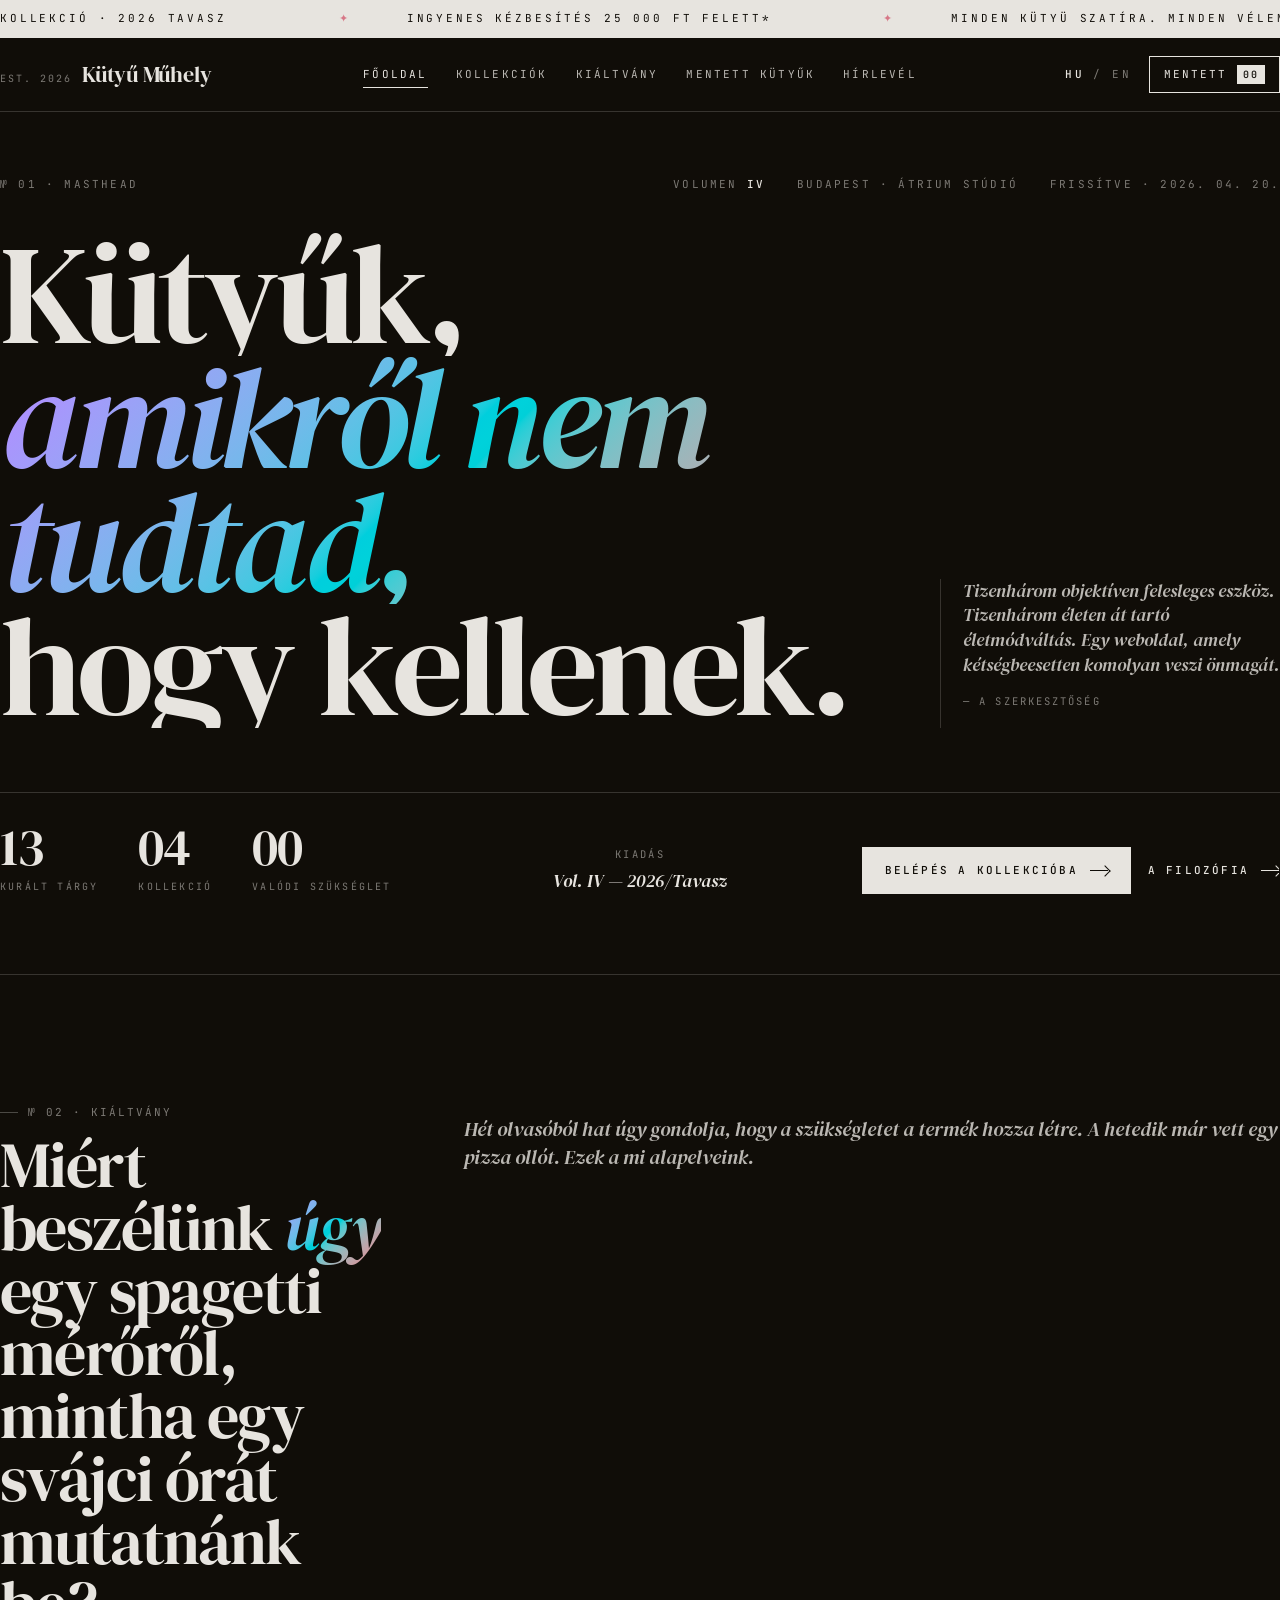
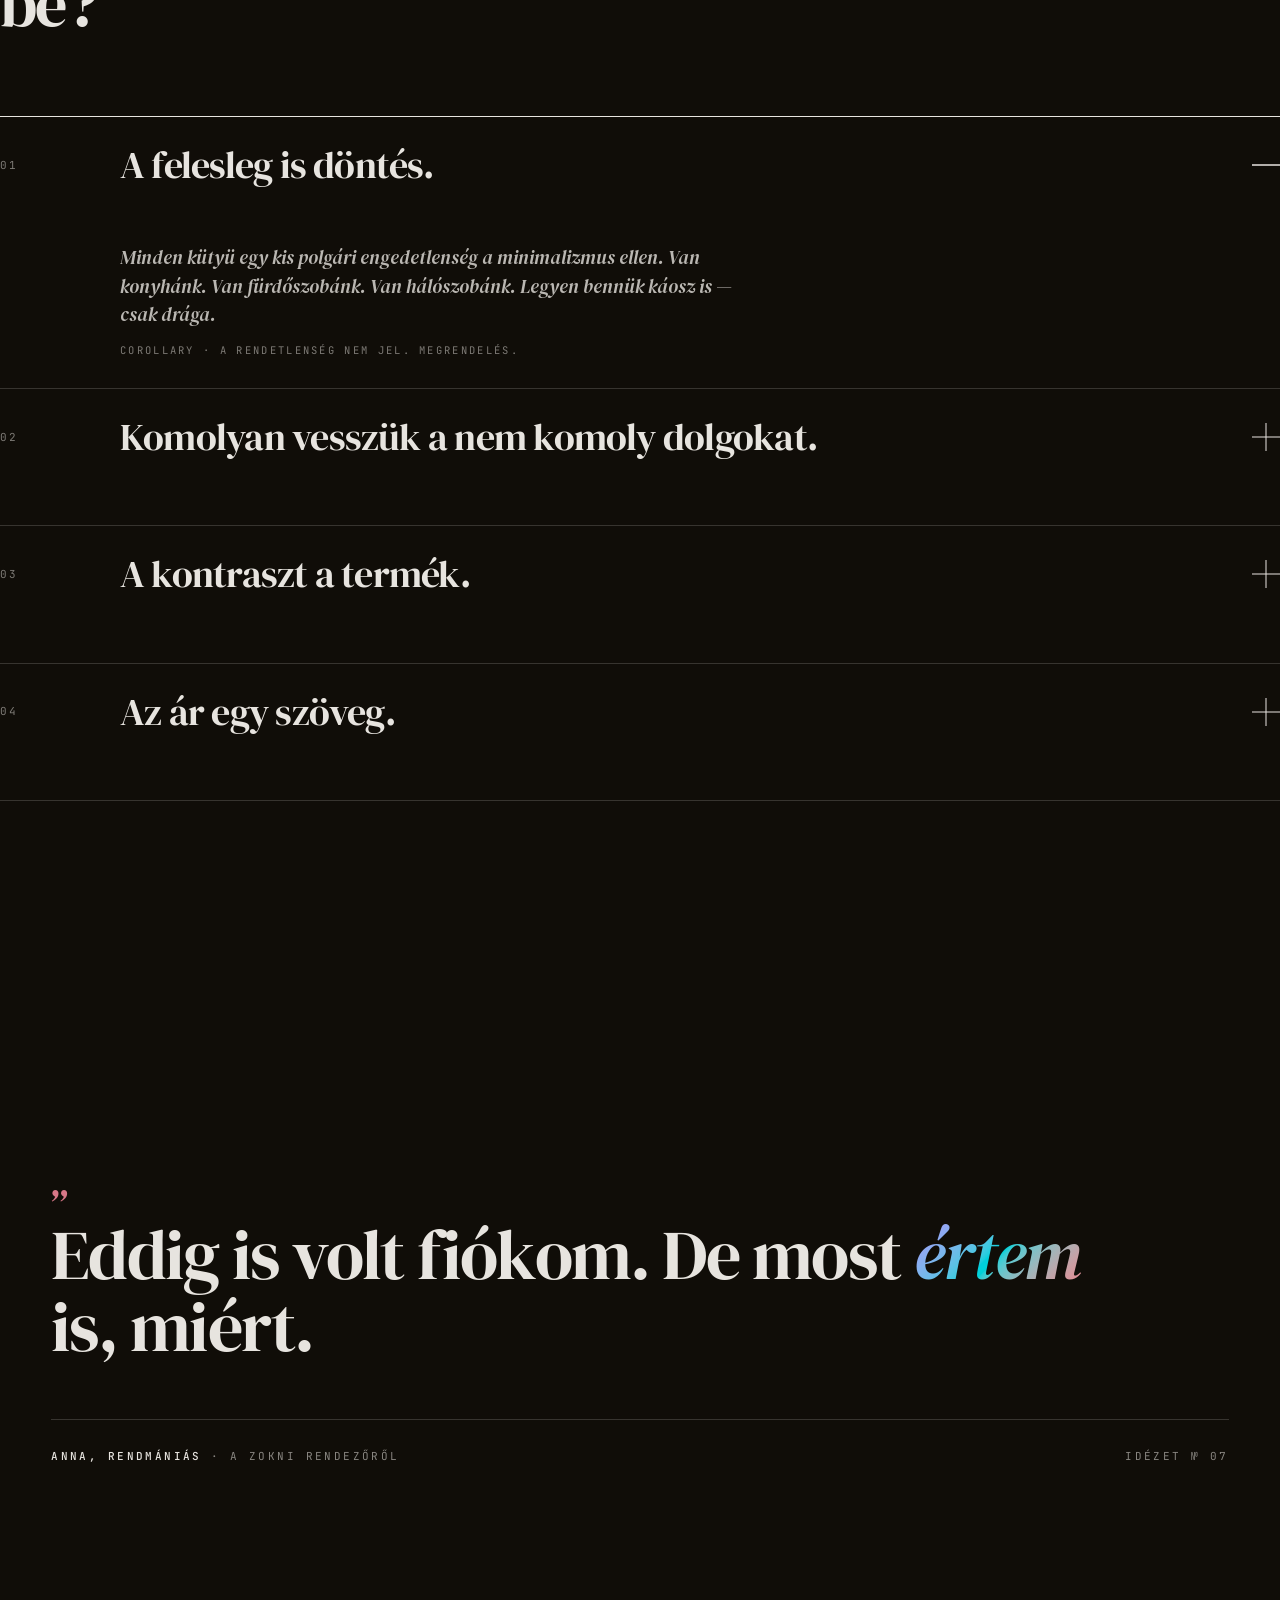
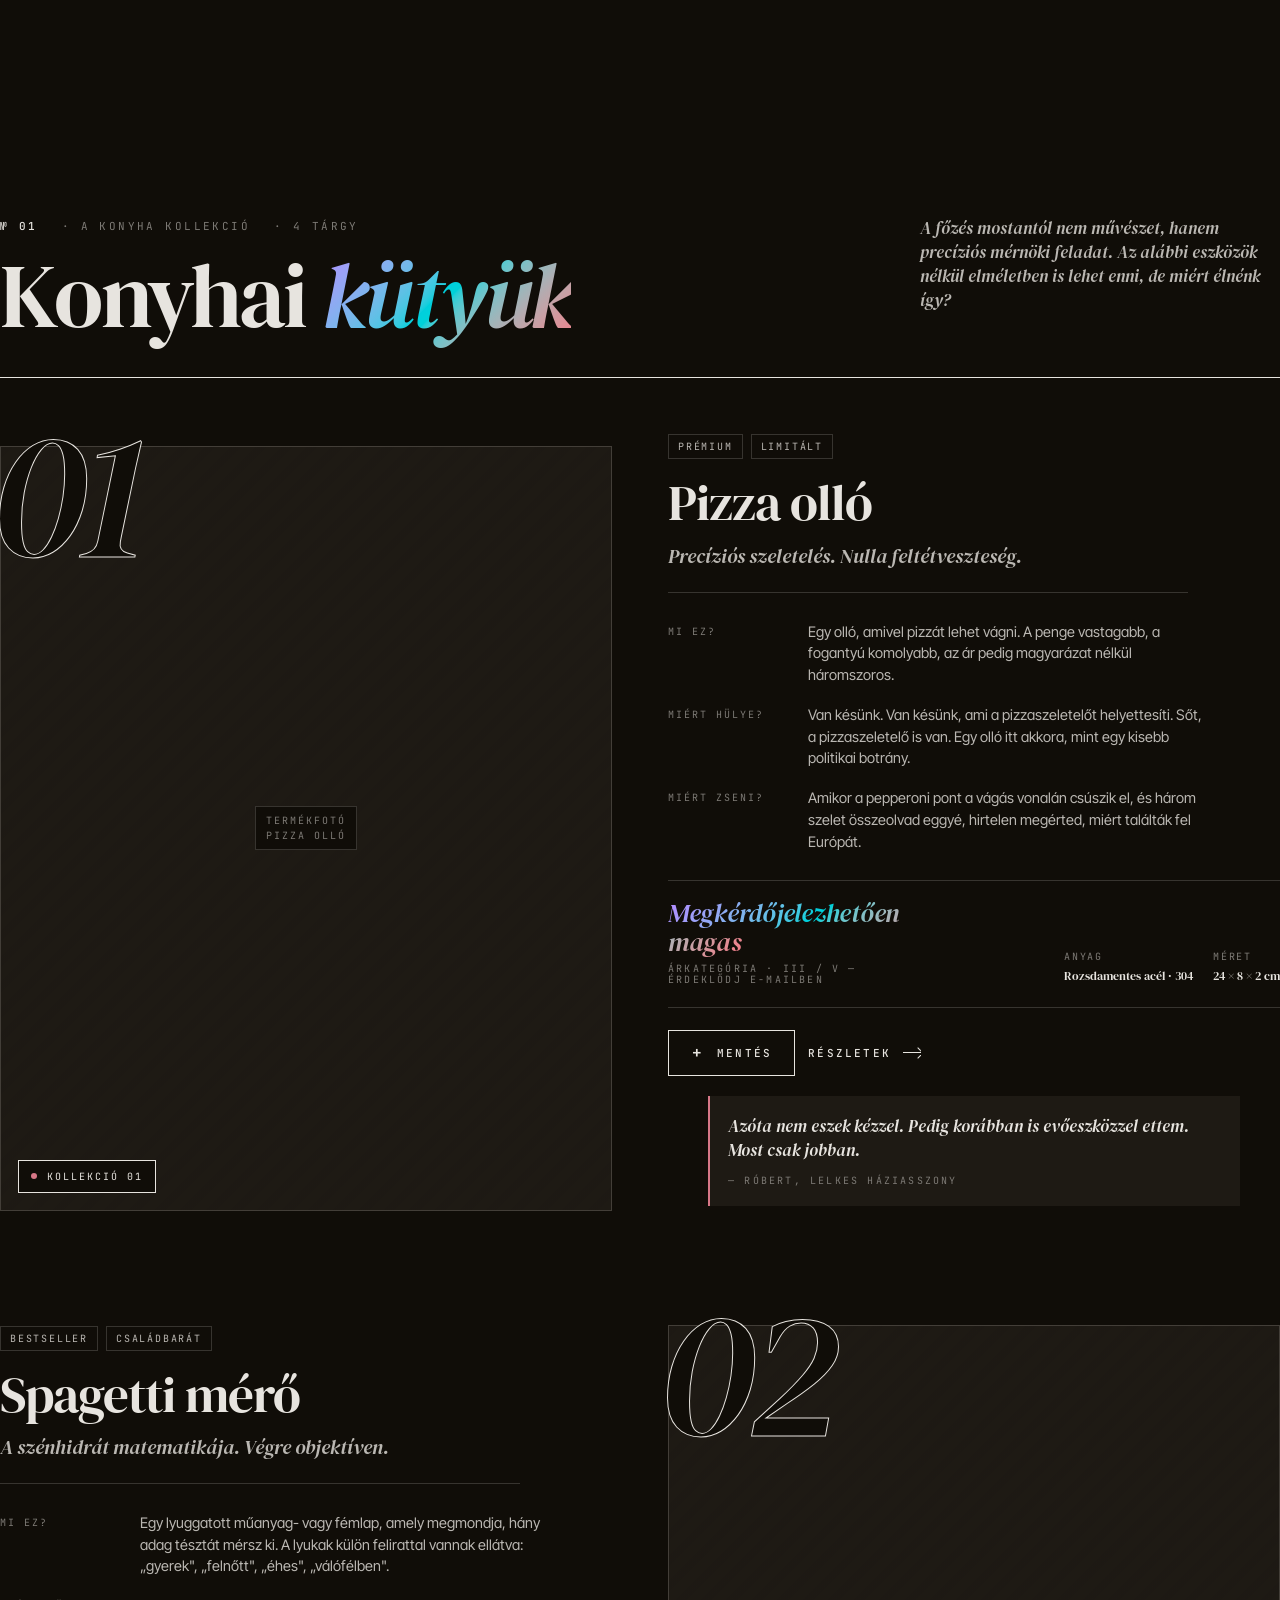
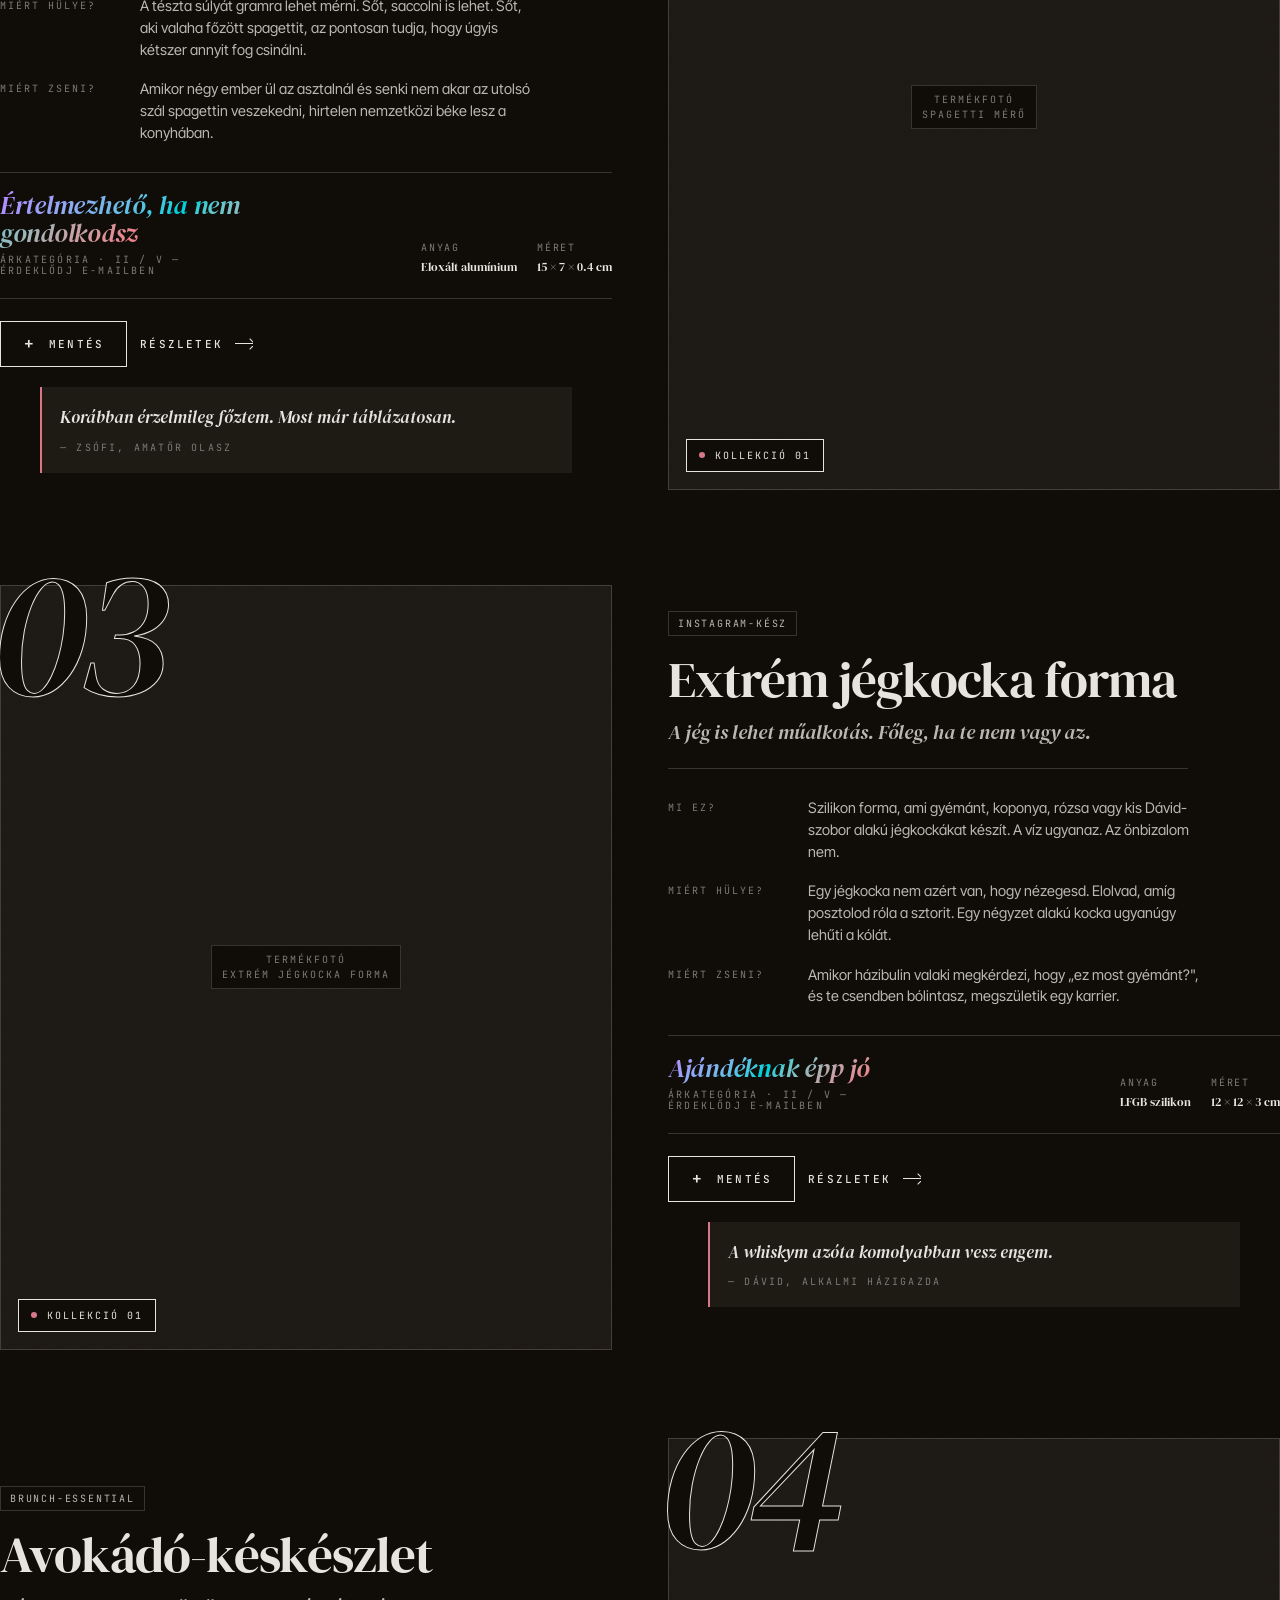
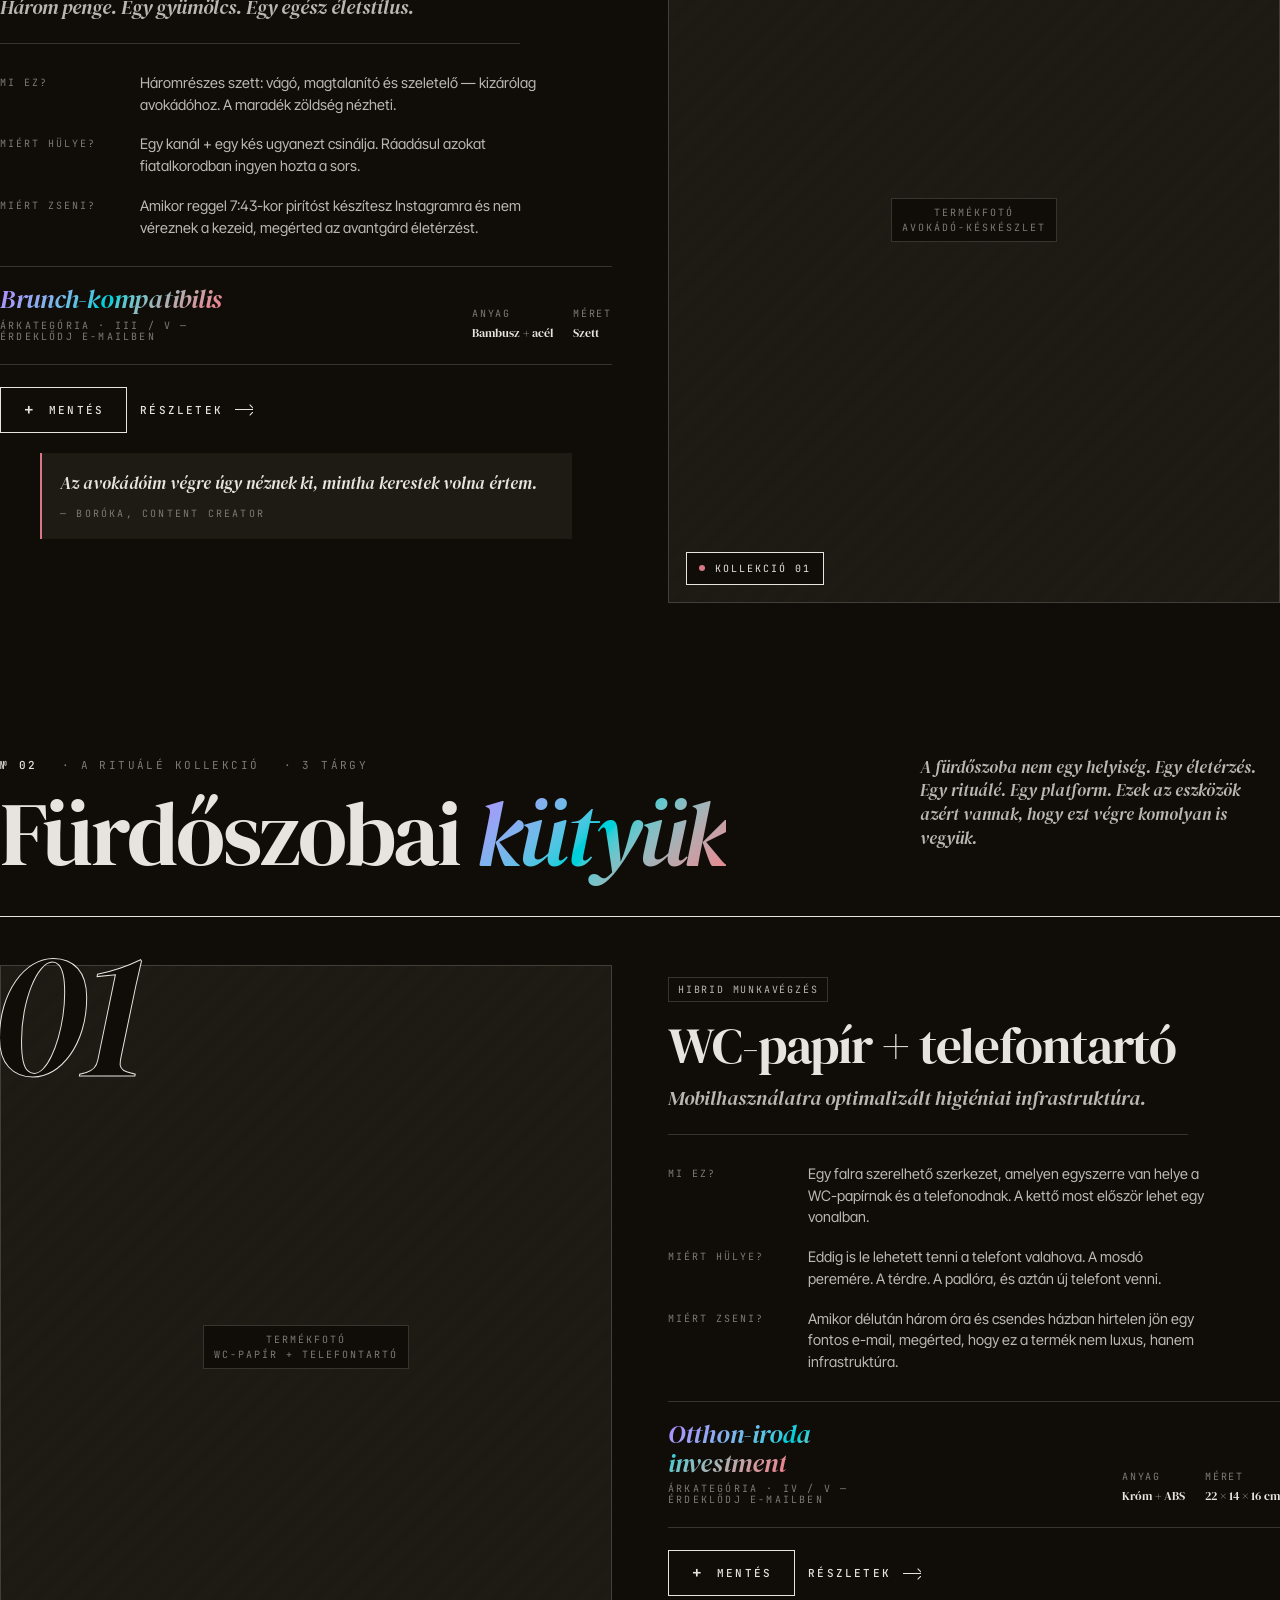
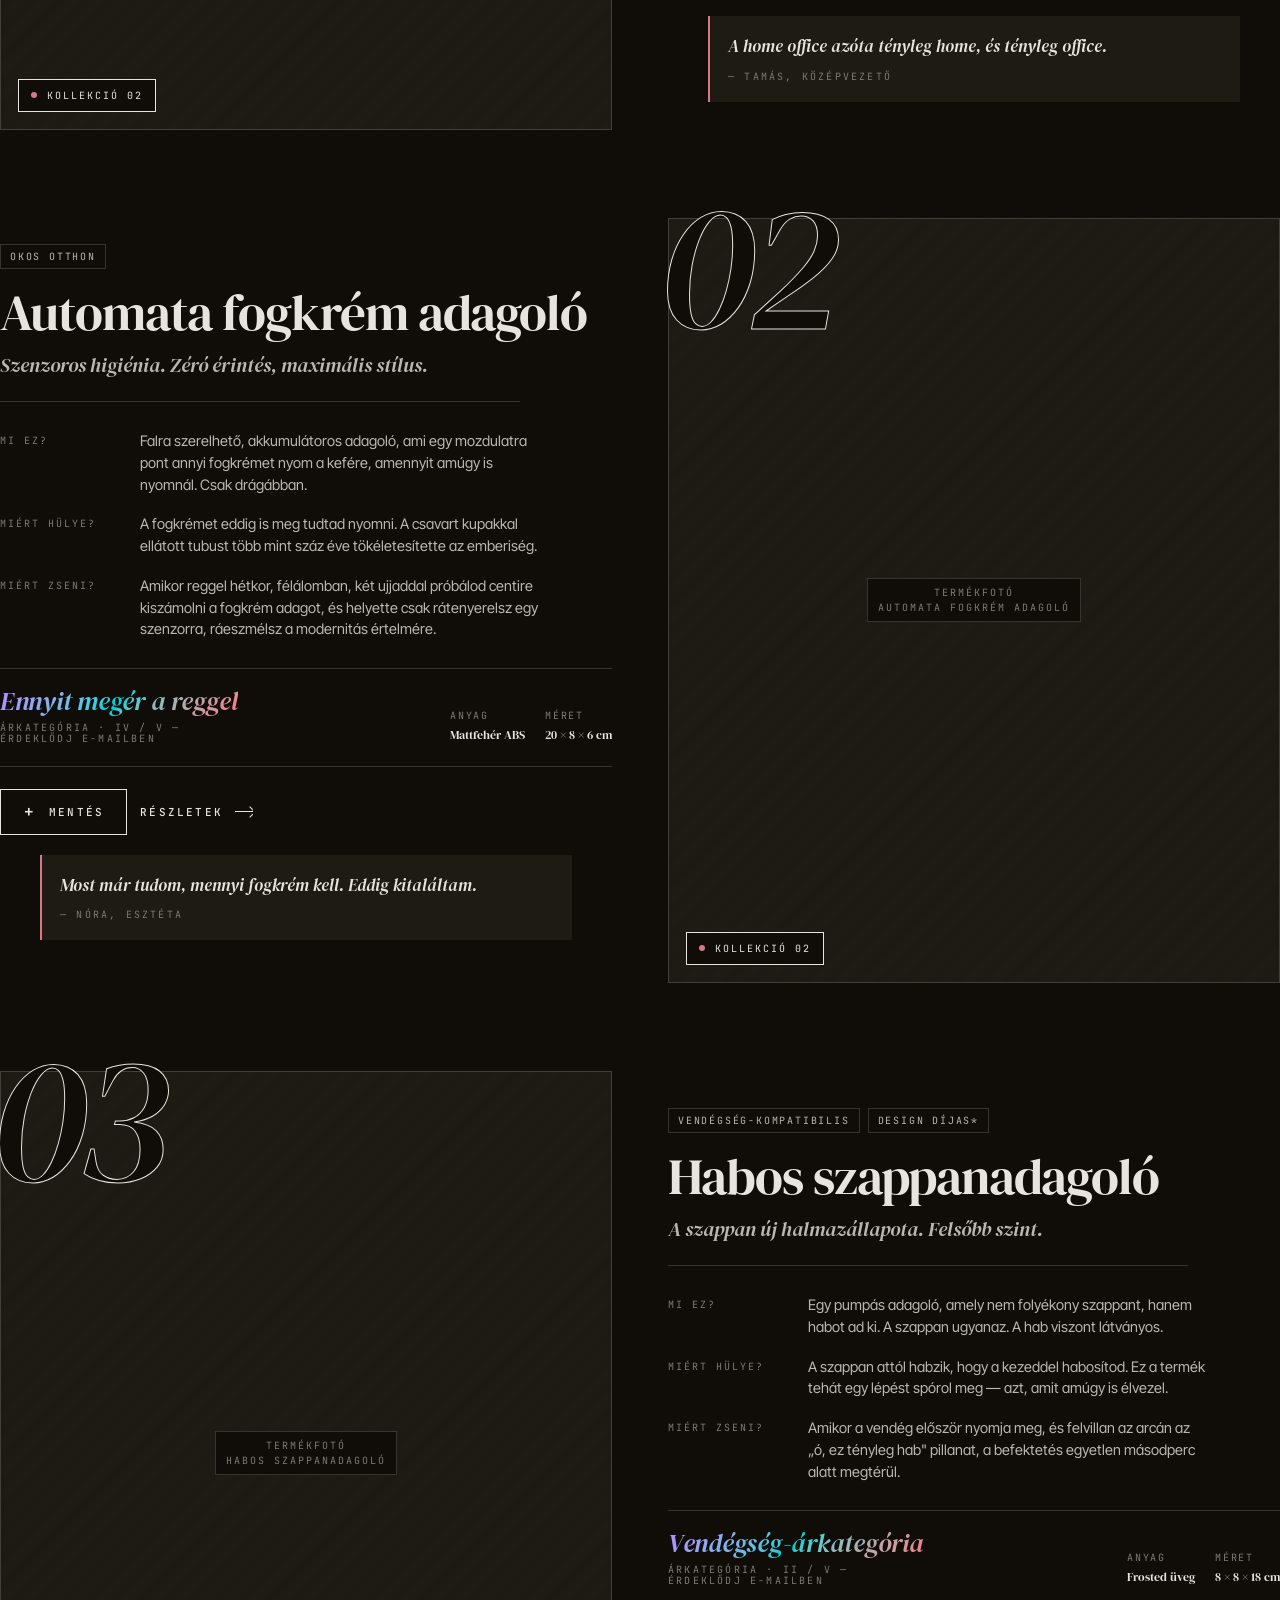
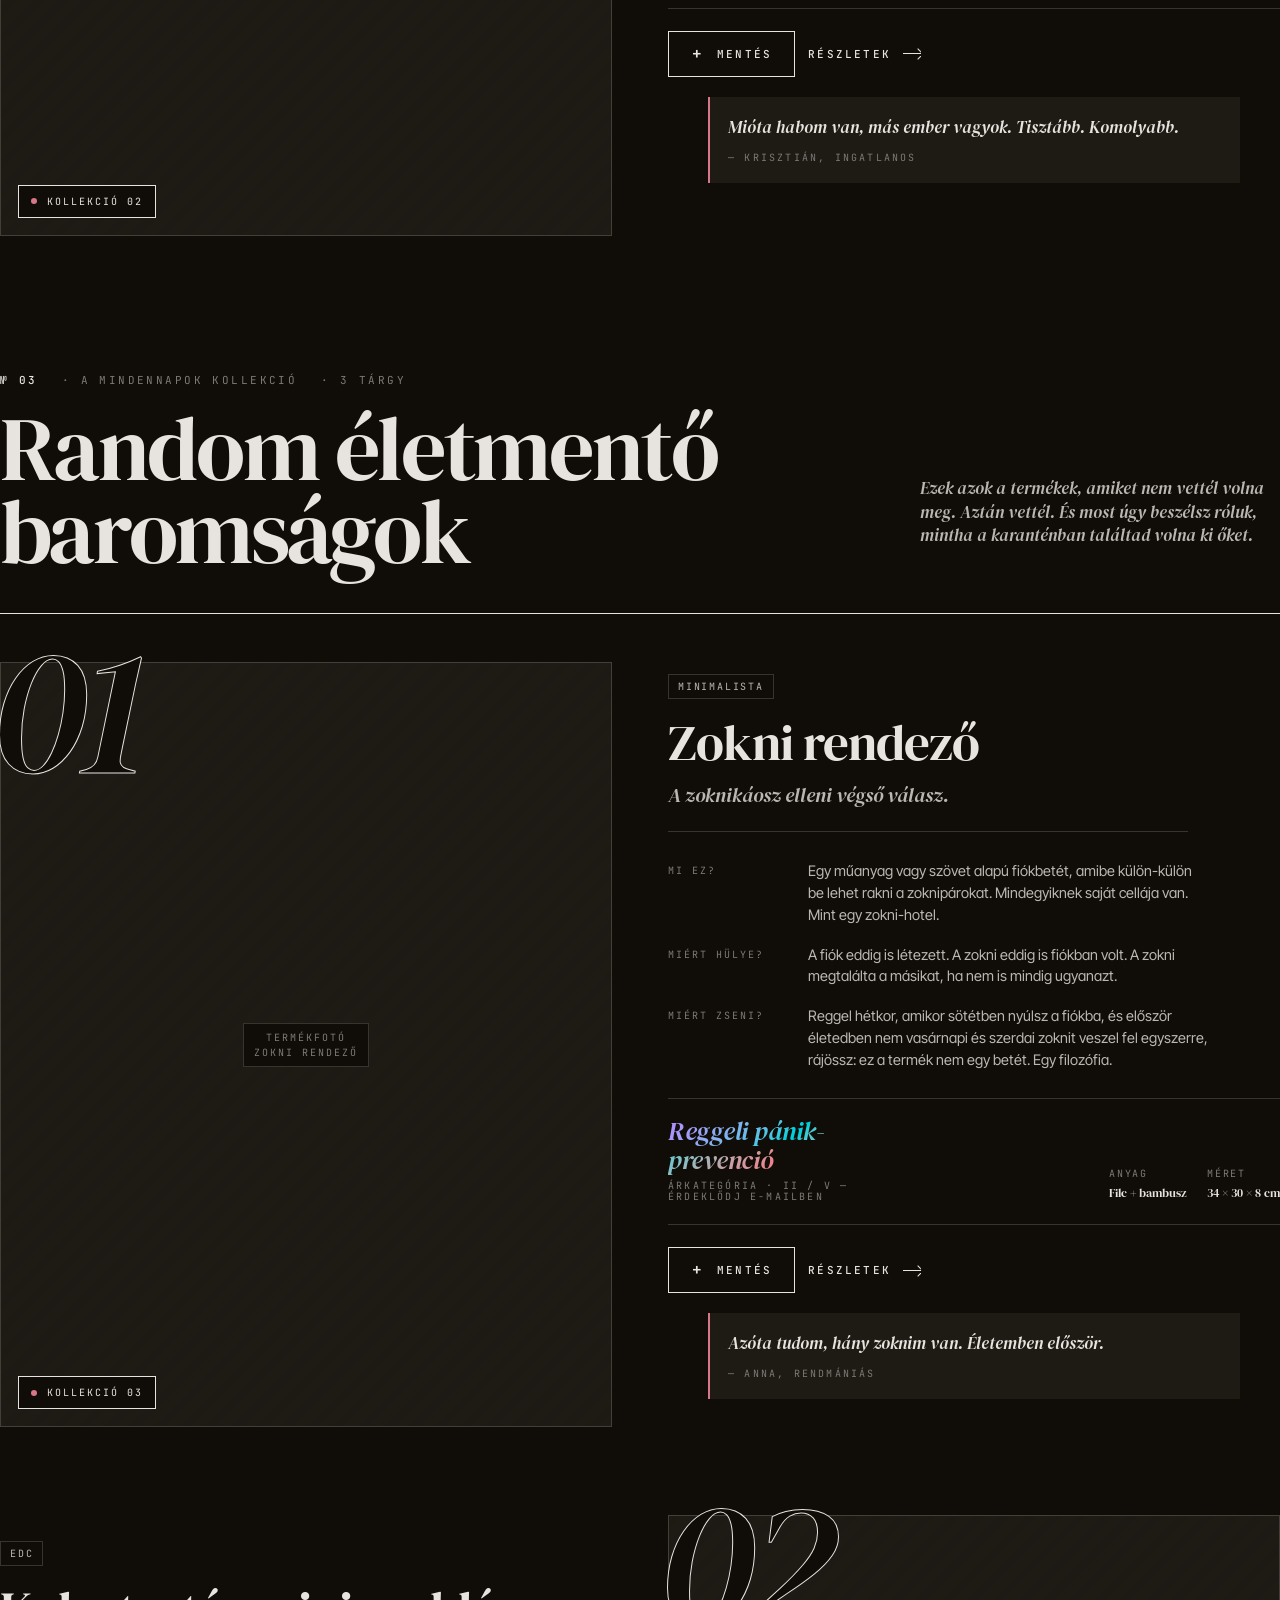
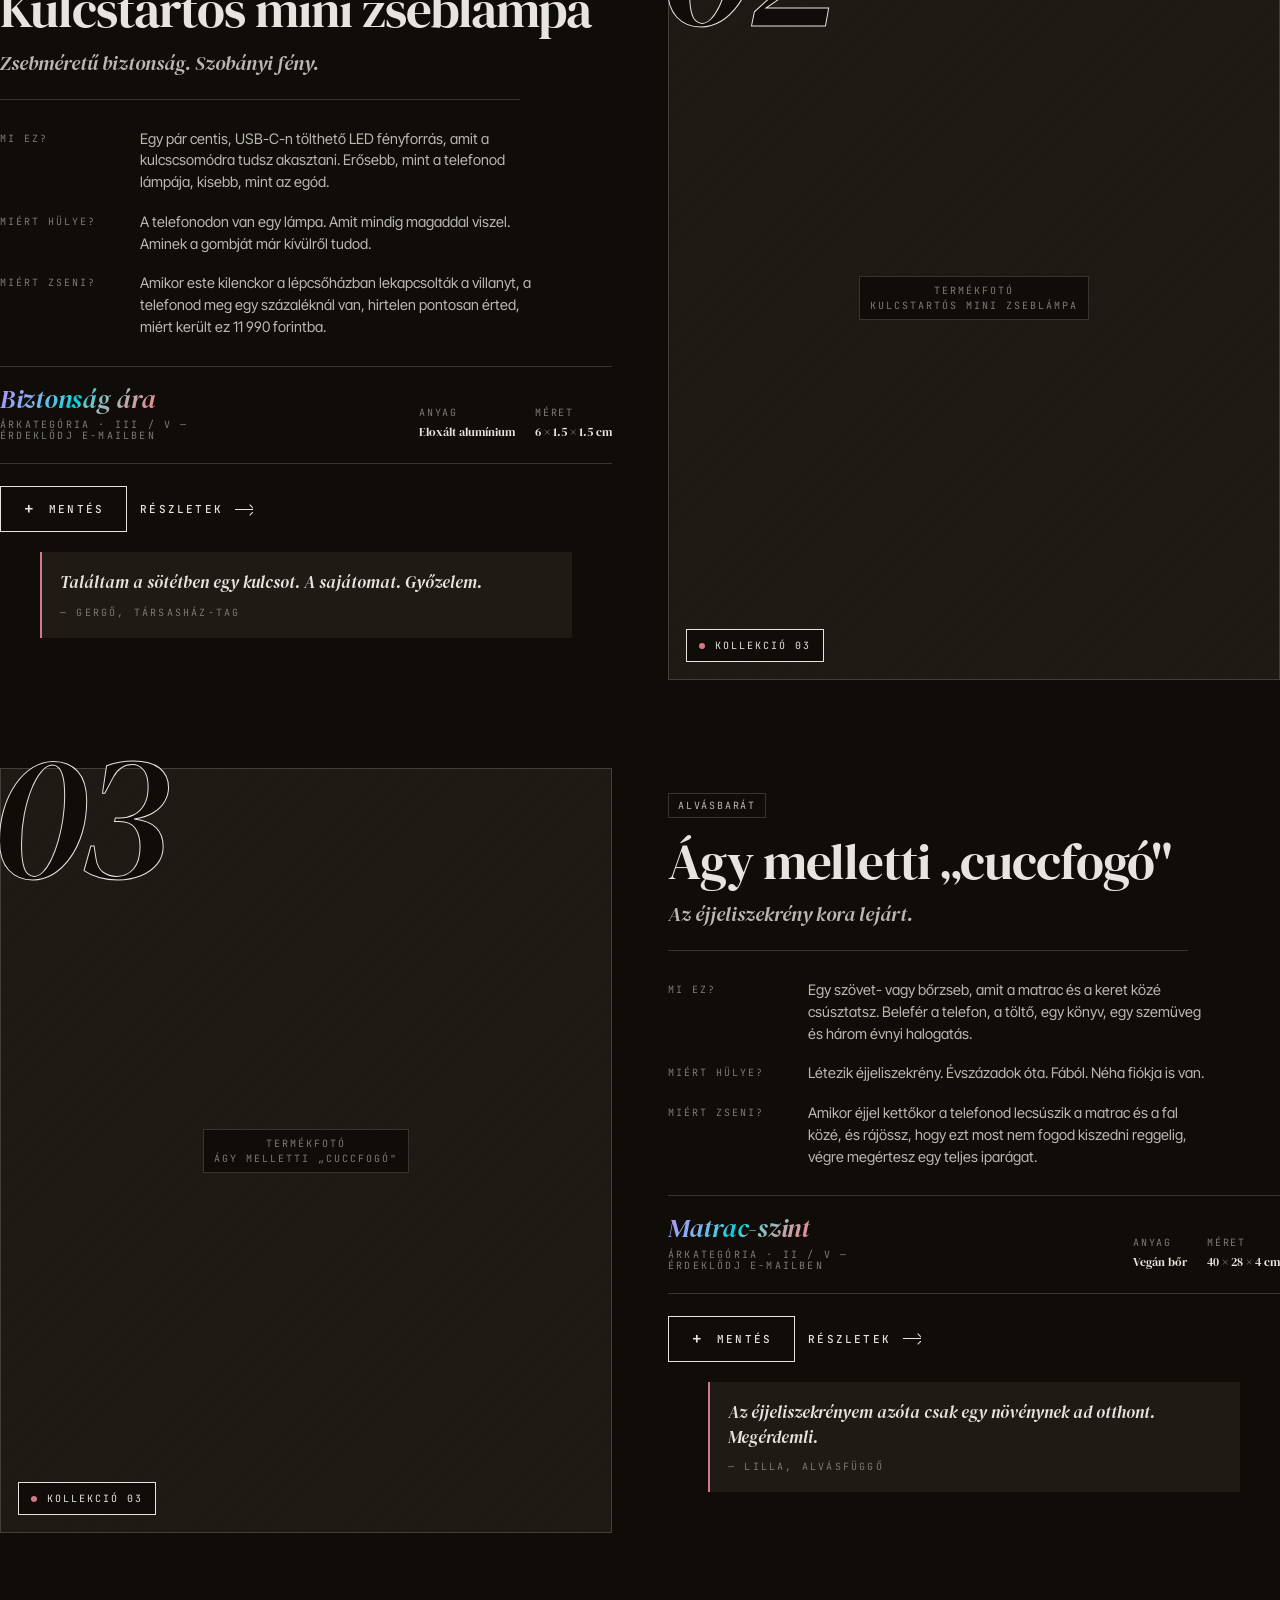
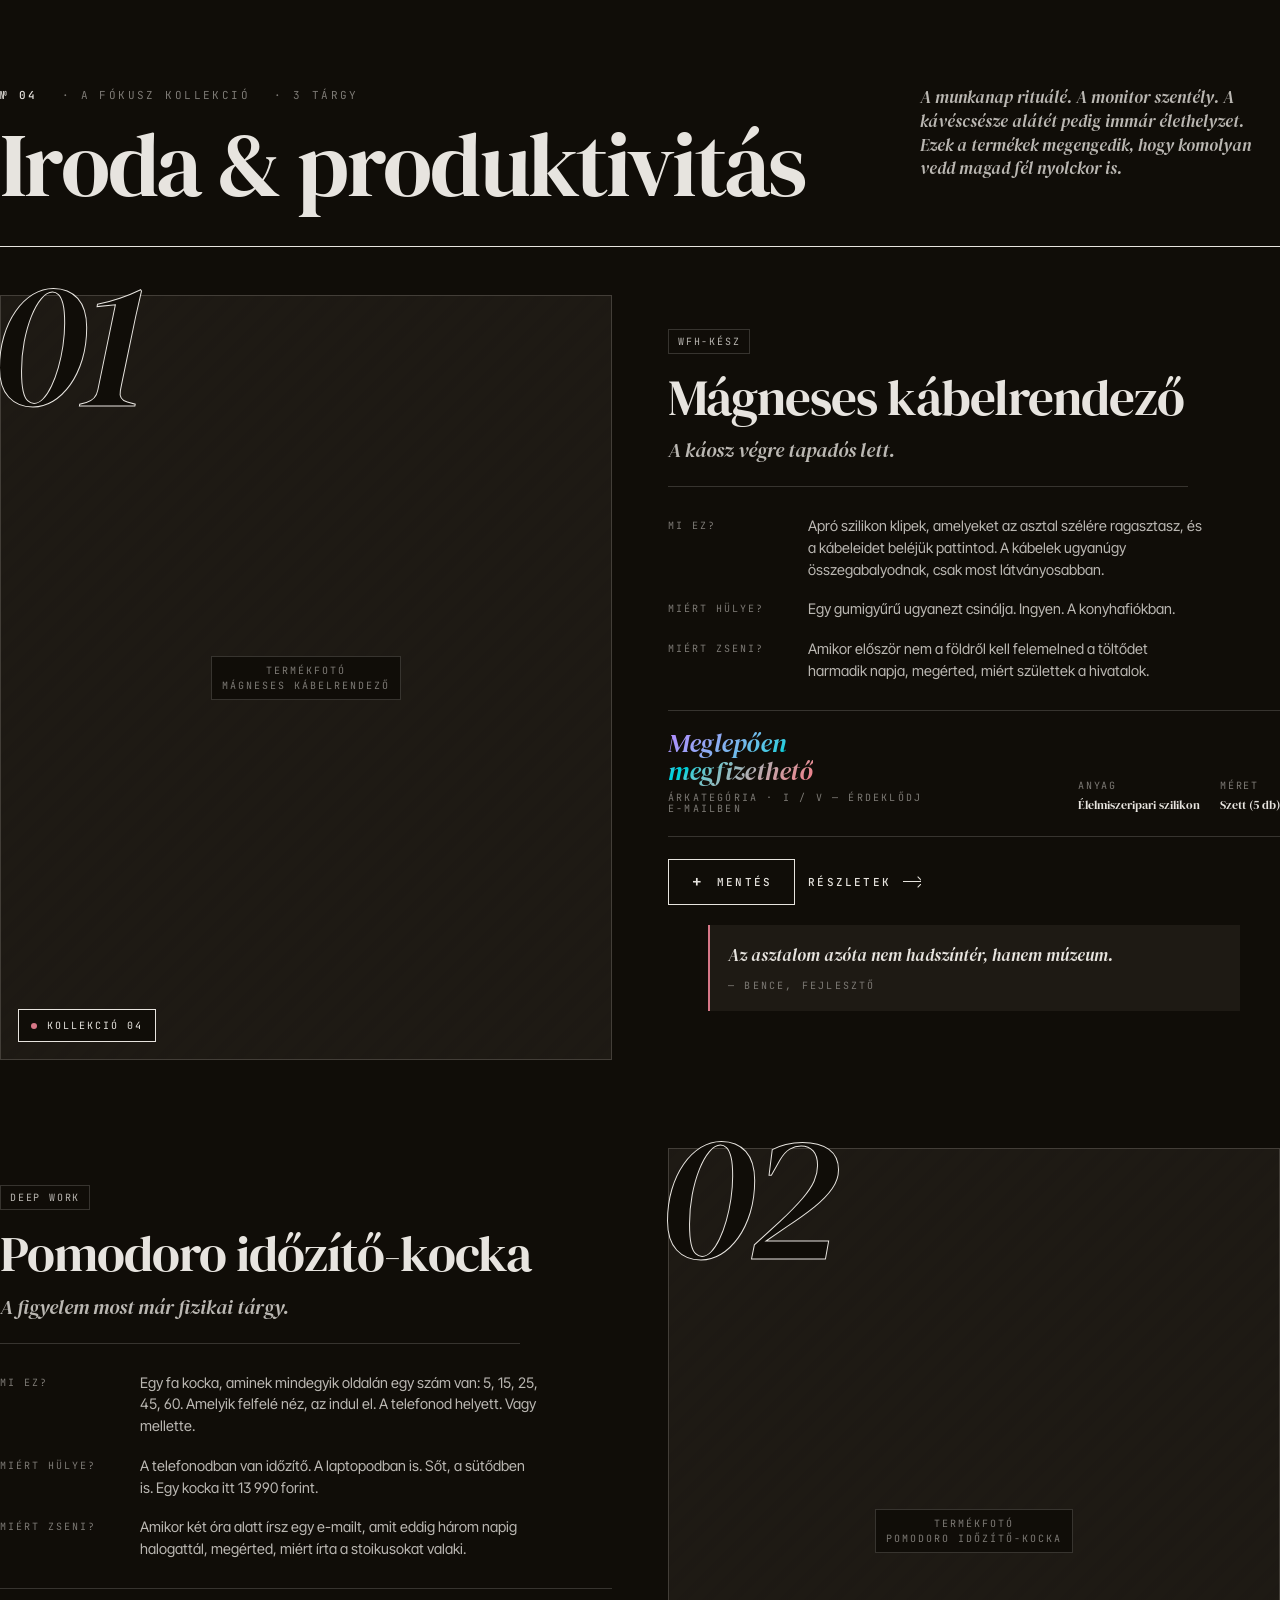
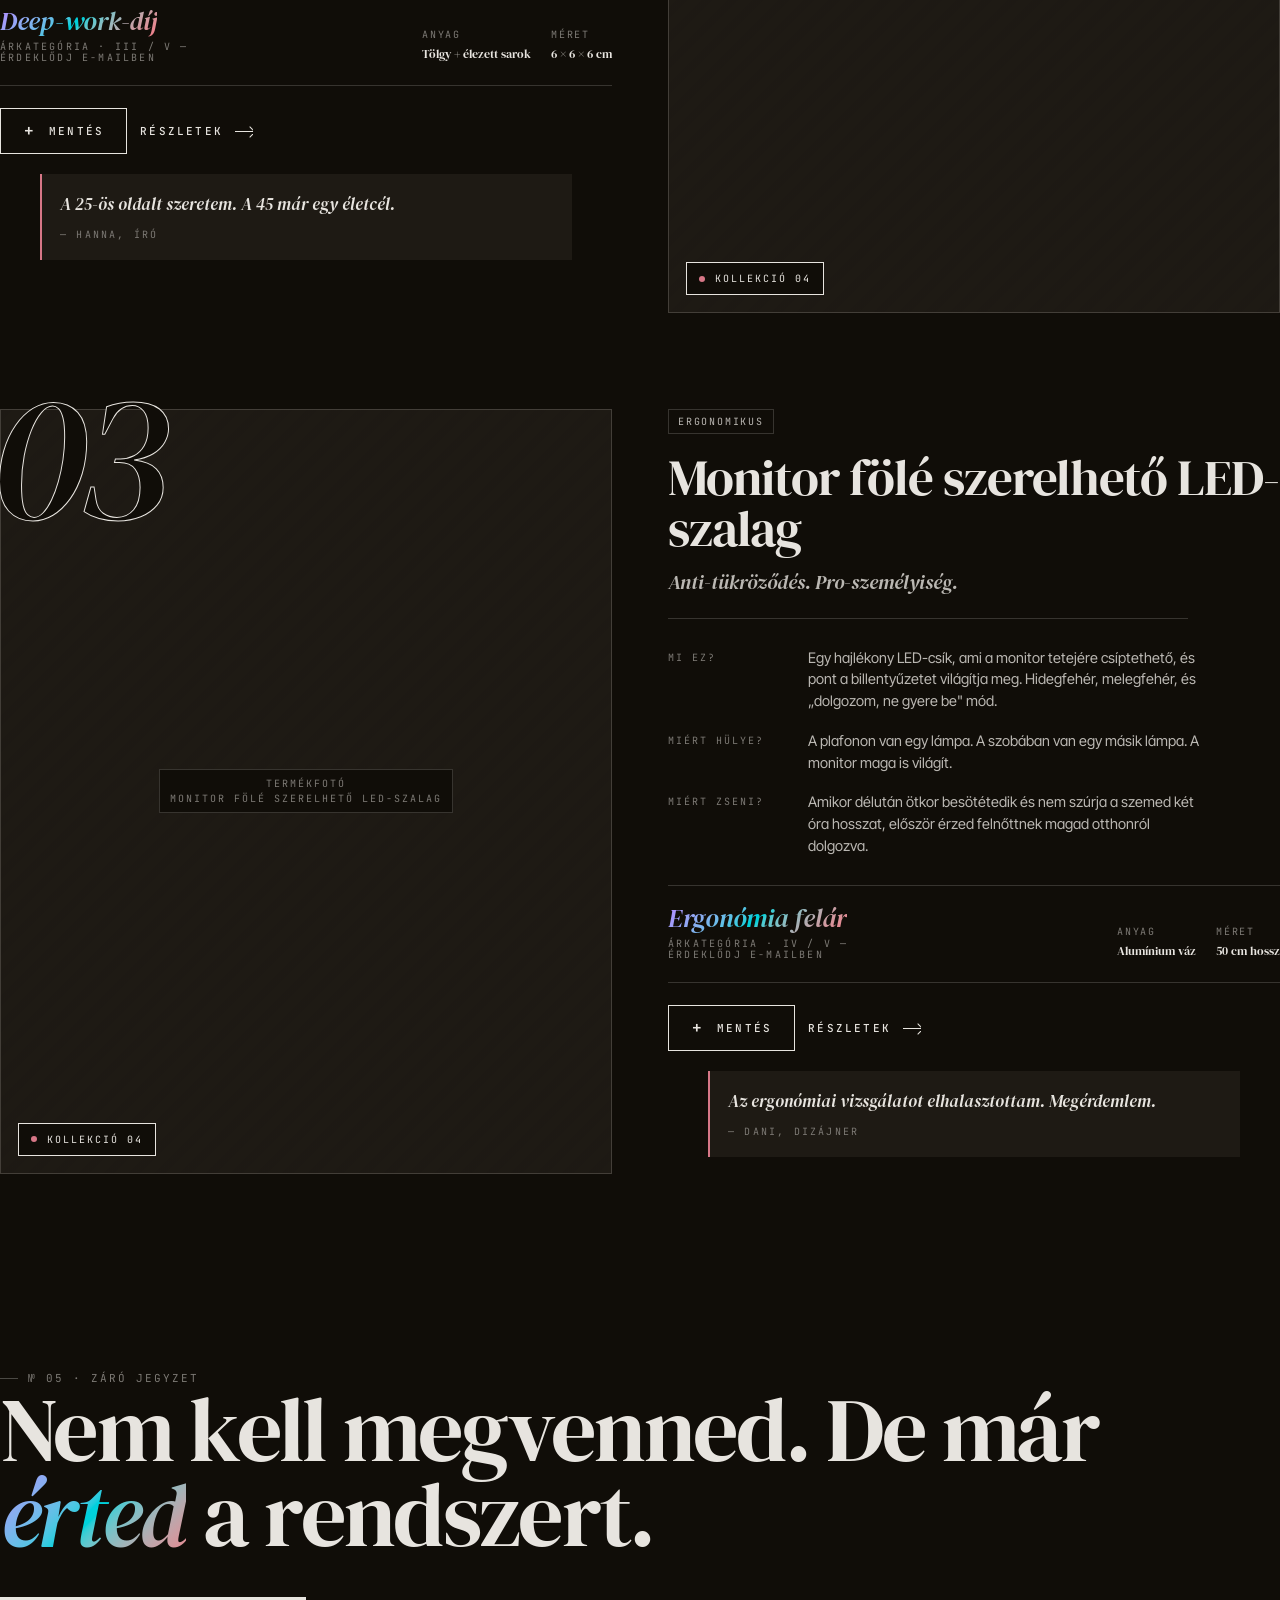
==== commit 1ef30268: "Remove floating right-side section navigator It overlapped content on wide screens and duplicated th" ====
--- a/index.html
+++ b/index.html
@@ -752,38 +752,6 @@
   flex-wrap: wrap;
 }
 .breaker__cite strong { color: var(--noir-text); font-weight: 500; }
-
-/* Index — list navigator */
-.index-nav {
-  position: fixed;
-  right: 32px;
-  top: 50%;
-  transform: translateY(-50%);
-  z-index: 40;
-  display: grid;
-  gap: 10px;
-  font-family: var(--mono);
-  font-size: 10px;
-  letter-spacing: 0.2em;
-  text-transform: uppercase;
-}
-.index-nav a {
-  display: flex;
-  align-items: center;
-  gap: 10px;
-  color: var(--ink-mute);
-  transition: color 200ms ease;
-  padding: 4px 0;
-}
-.index-nav a::before {
-  content: '';
-  width: 18px; height: 1px;
-  background: currentColor;
-  transition: width 250ms ease;
-}
-.index-nav a:hover, .index-nav a.active { color: var(--ink); }
-.index-nav a.active::before { width: 42px; background: var(--accent-ink); }
-@media (max-width: 1180px) { .index-nav { display: none; } }
 
 /* Final CTA */
 .final-cta {
@@ -1134,16 +1102,6 @@
     </div>
   </div>
 </footer>
-
-<!-- Index nav (desktop only) -->
-<aside class="index-nav" aria-label="Szekció navigáció">
-  <a href="#kezdolap" data-jump="kezdolap">01 · Masthead</a>
-  <a href="#manifesto" data-jump="manifesto">02 · Kiáltvány</a>
-  <a href="#konyhai" data-jump="konyhai">03 · Konyha</a>
-  <a href="#furdoszobai" data-jump="furdoszobai">04 · Fürdő</a>
-  <a href="#eletmento" data-jump="eletmento">05 · Napi</a>
-  <a href="#iroda" data-jump="iroda">06 · Fókusz</a>
-</aside>
 
 <!-- Details modal (life-changing story) -->
 <div class="details-modal" id="details-modal" role="dialog" aria-modal="true" aria-hidden="true">
@@ -1320,18 +1278,6 @@
   }, { rootMargin: '0px 0px -10% 0px', threshold: 0.05 });
   document.querySelectorAll('.reveal:not(.in)').forEach(el => io.observe(el));
 })();
-
-// ========== Index nav active state ==========
-const indexLinks = document.querySelectorAll('.index-nav a');
-const targets = [...indexLinks].map(a => document.getElementById(a.dataset.jump)).filter(Boolean);
-const activeIO = new IntersectionObserver((entries) => {
-  entries.forEach(e => {
-    if (e.isIntersecting) {
-      indexLinks.forEach(a => a.classList.toggle('active', a.dataset.jump === e.target.id));
-    }
-  });
-}, { rootMargin: '-45% 0px -50% 0px', threshold: 0 });
-targets.forEach(t => activeIO.observe(t));
 
 // ========== Details / Life-changing story modal ==========
 const LIFE_STORIES = {
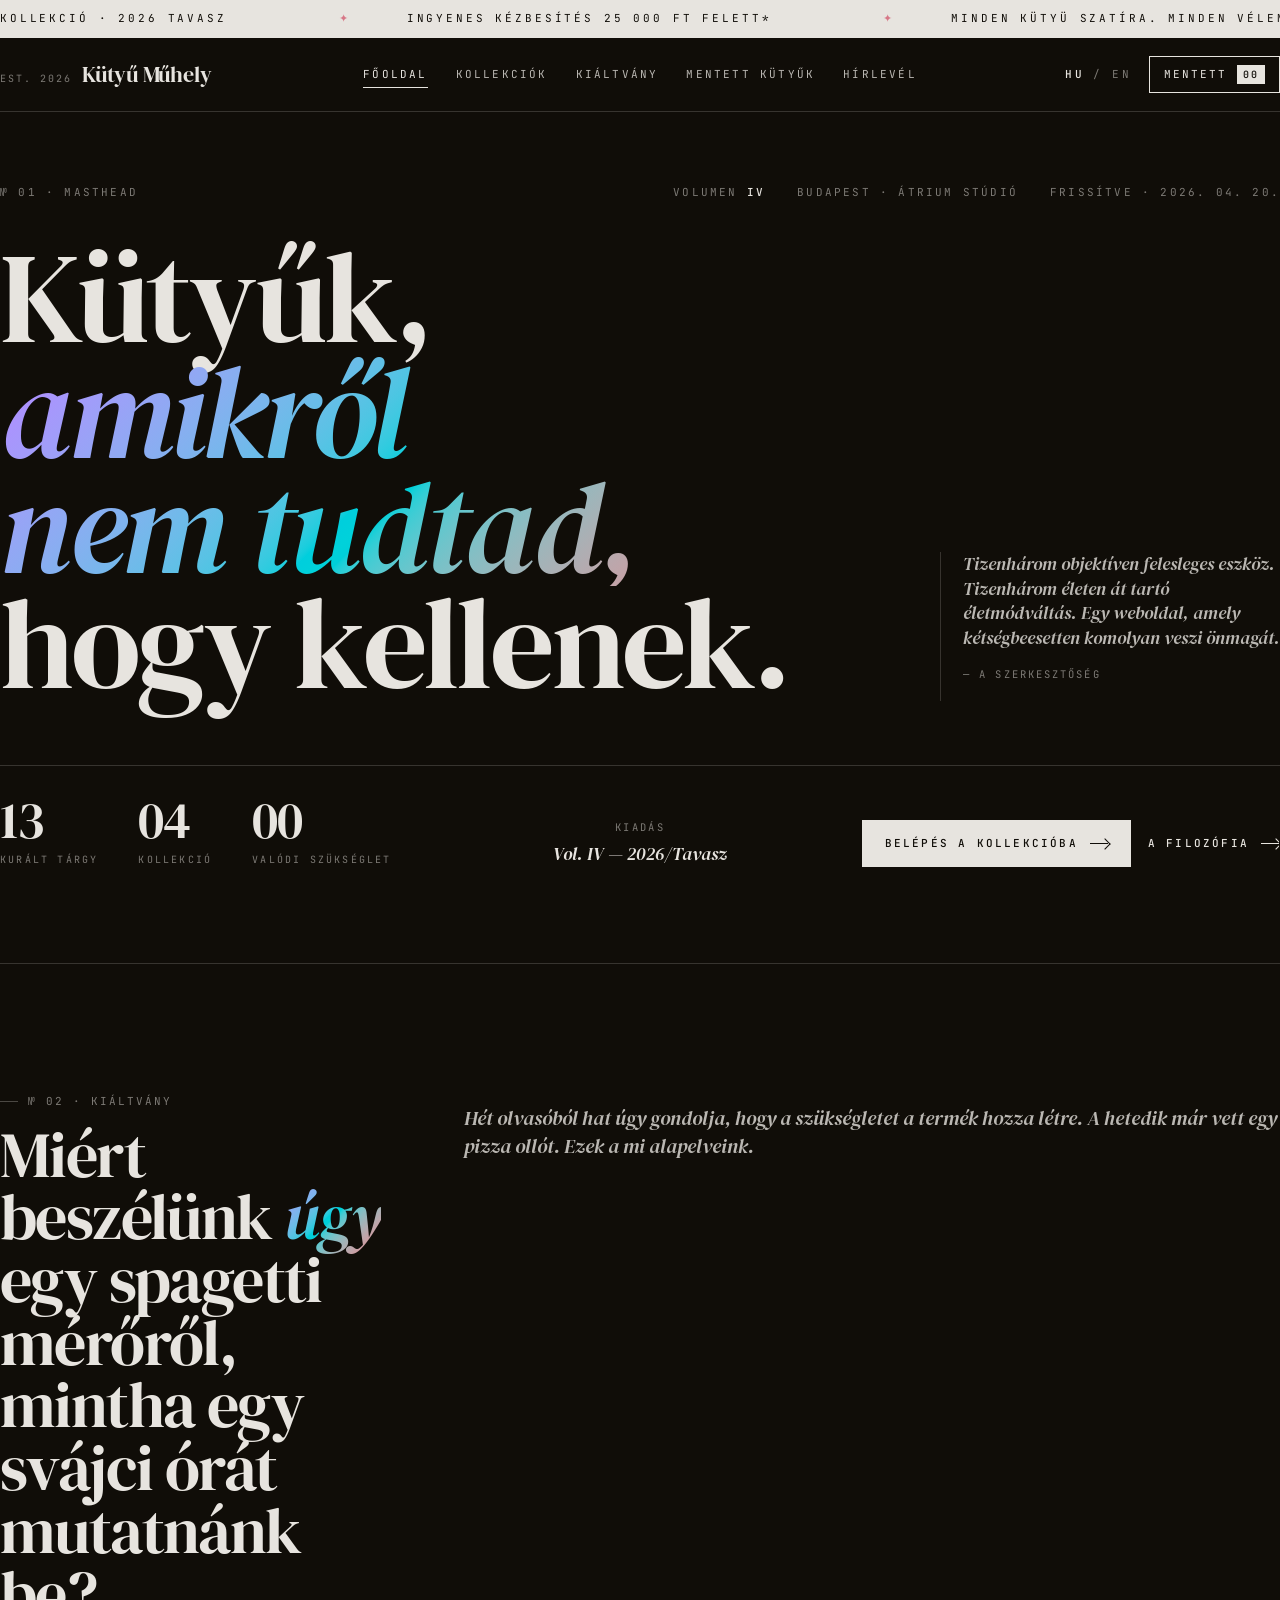
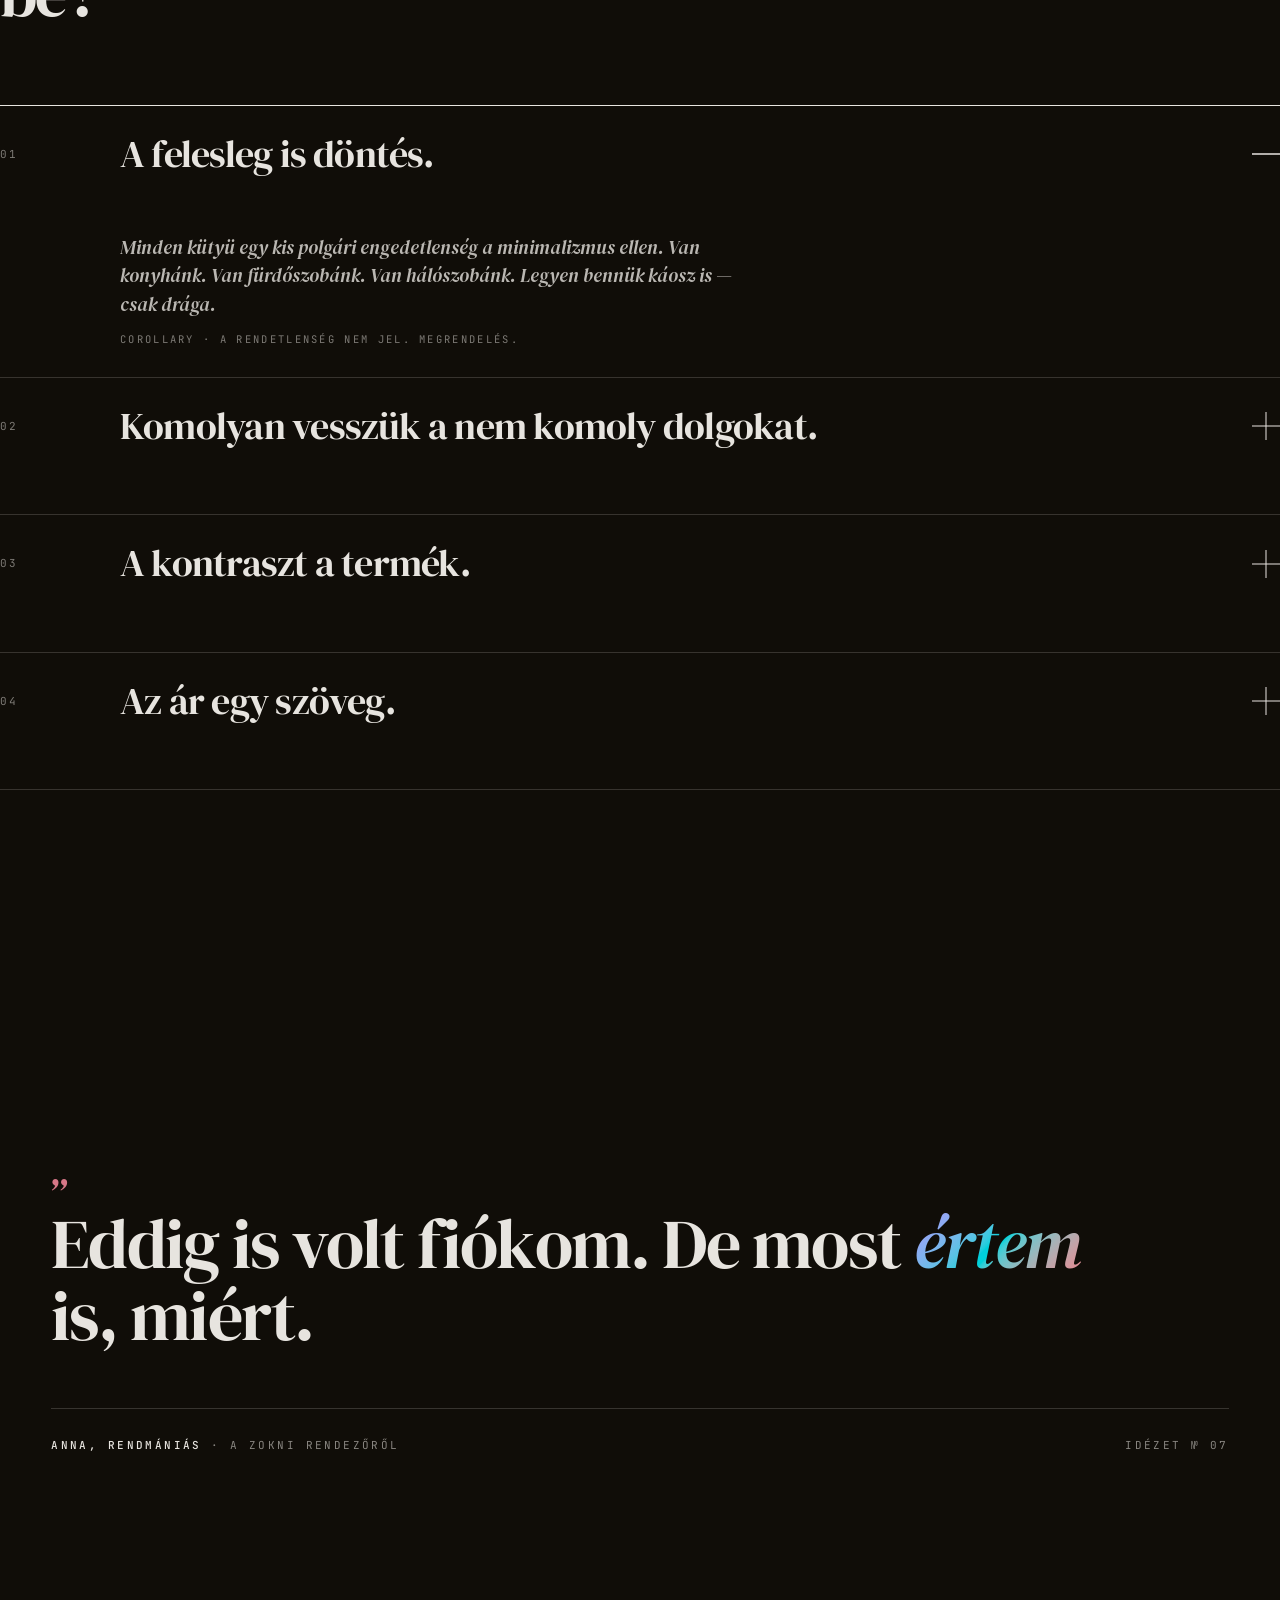
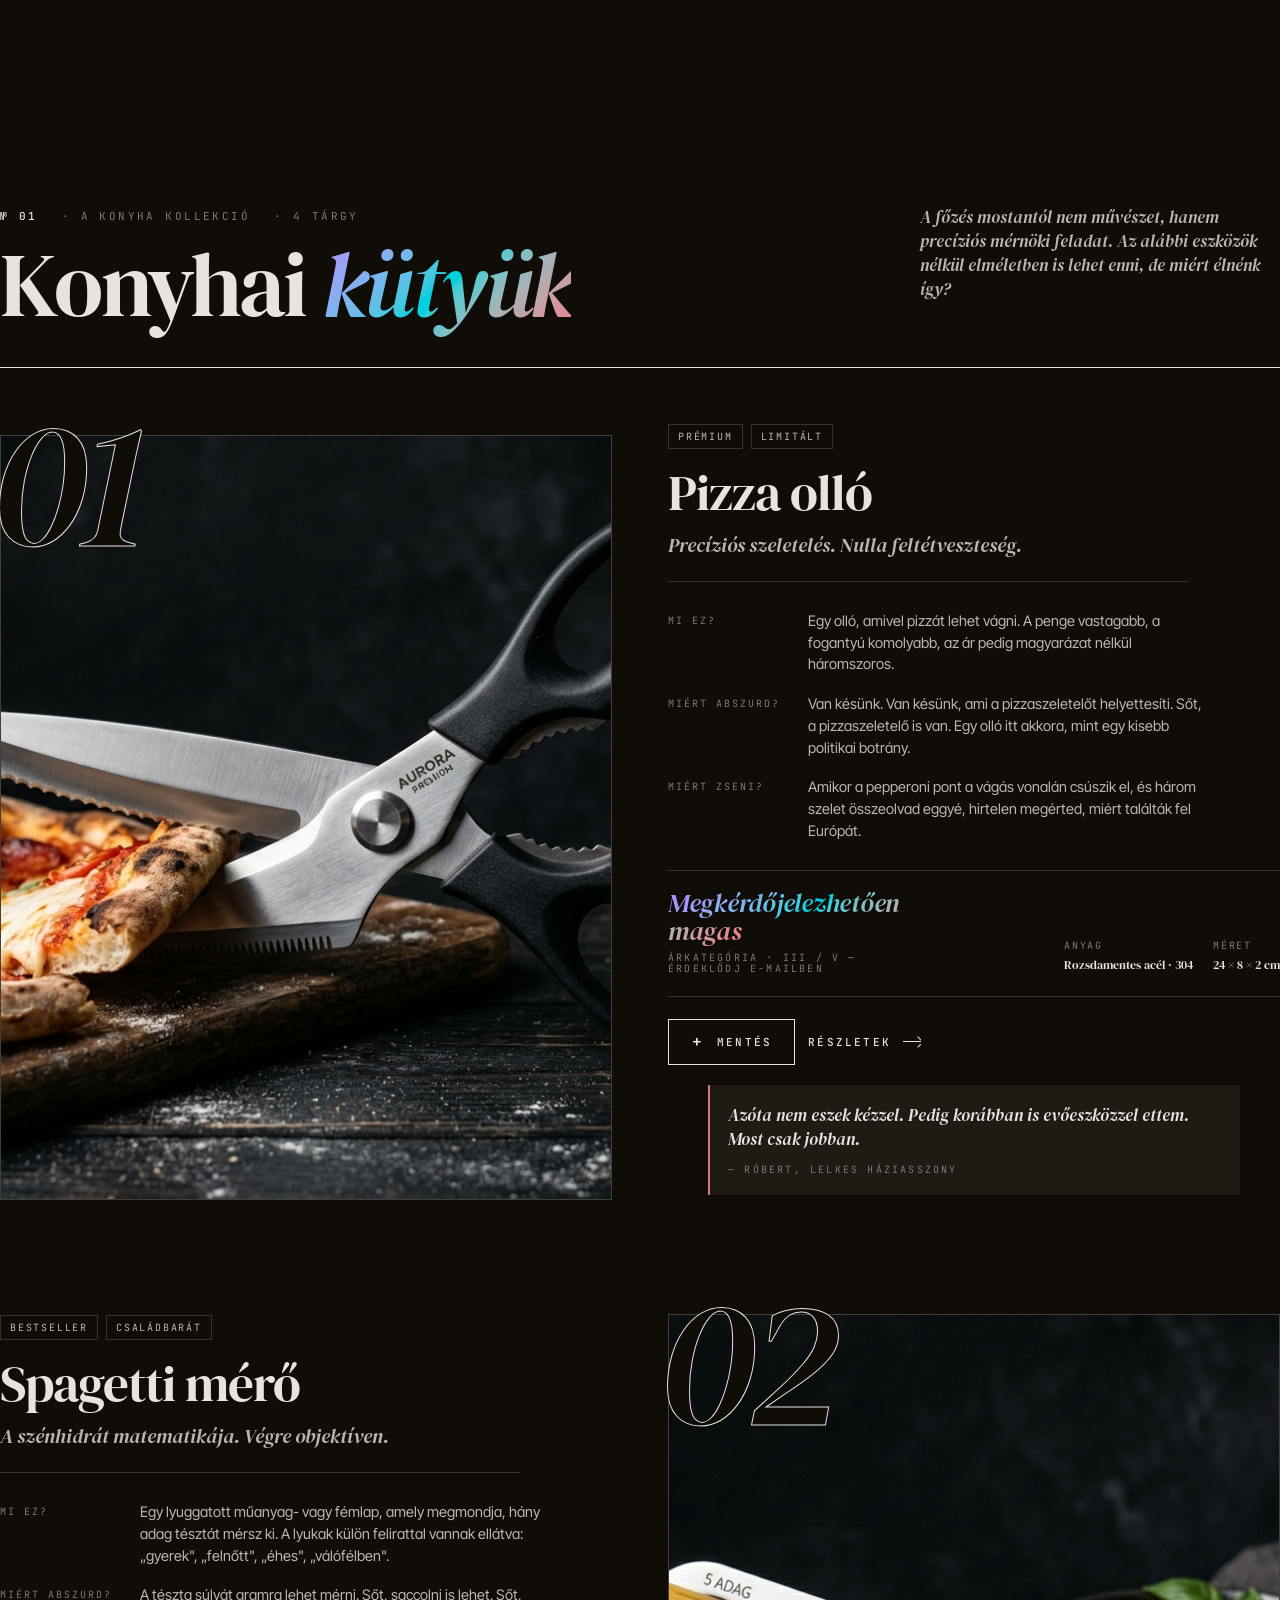
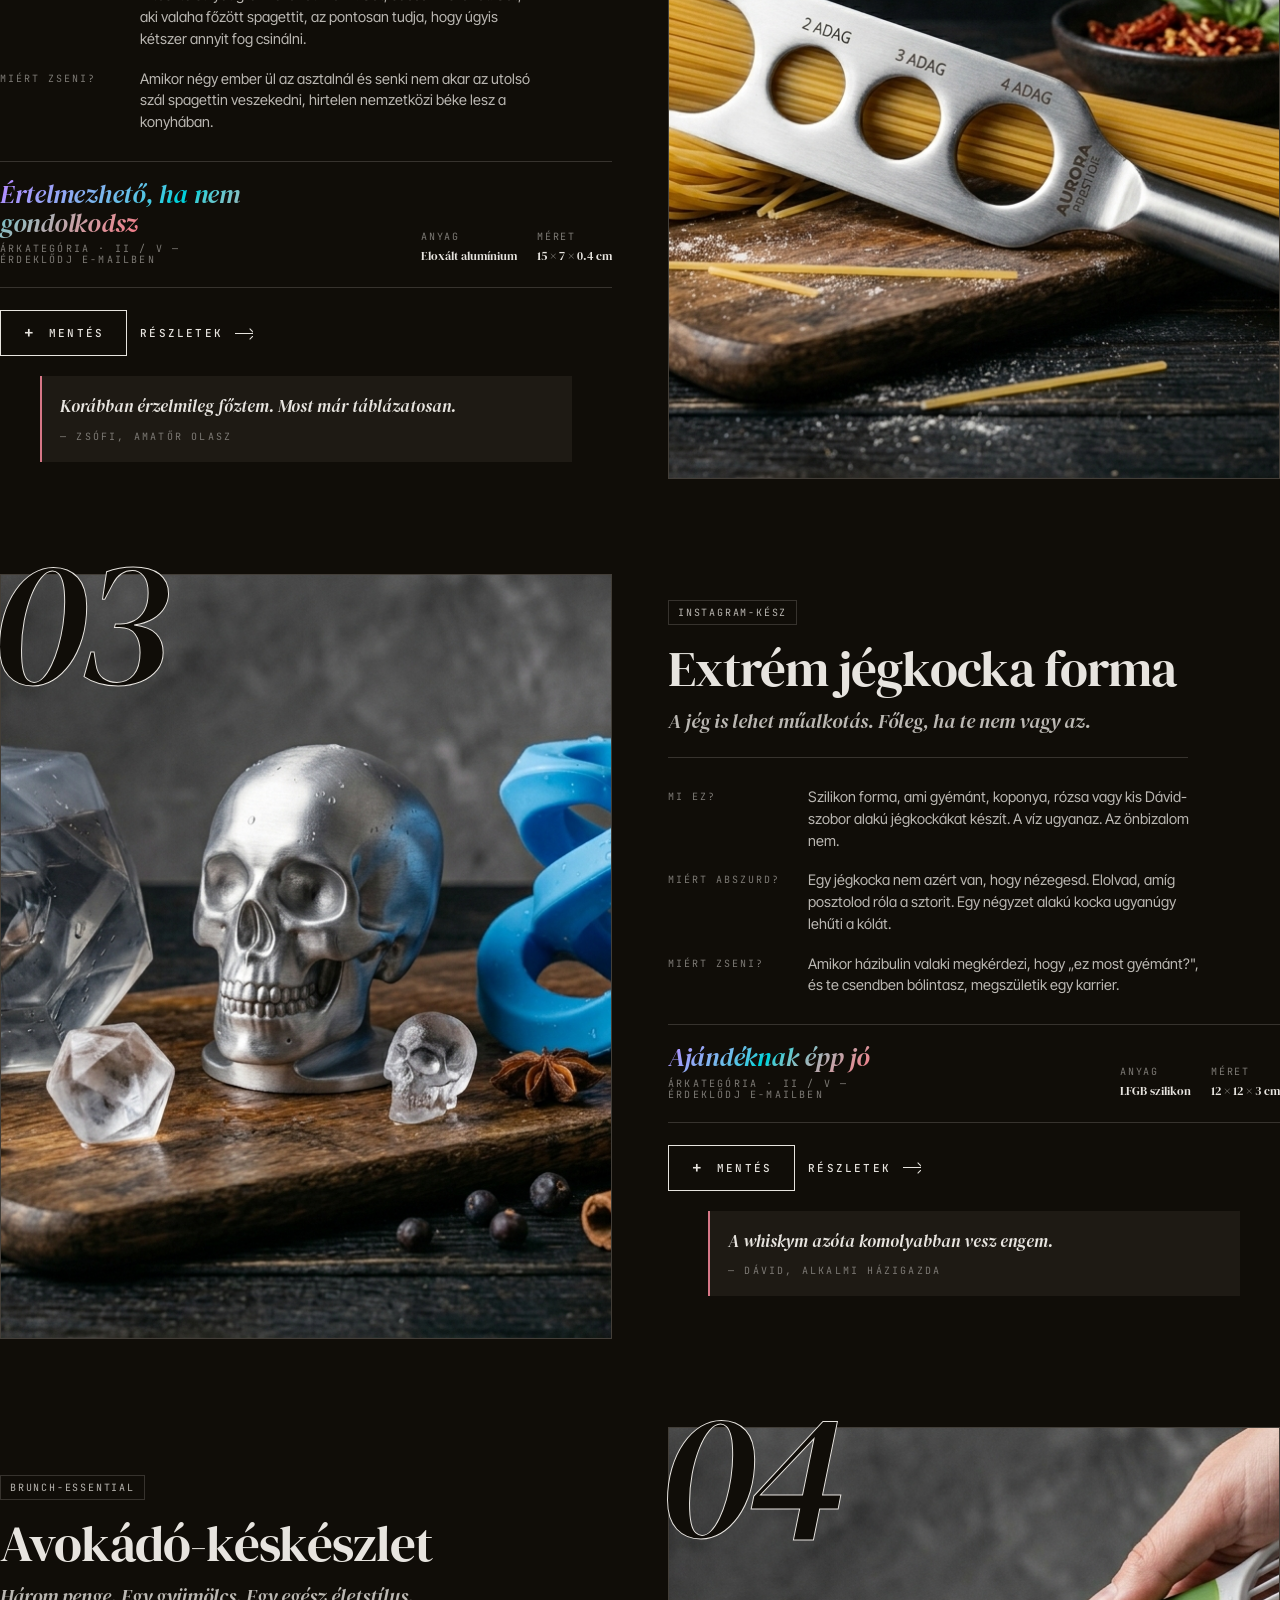
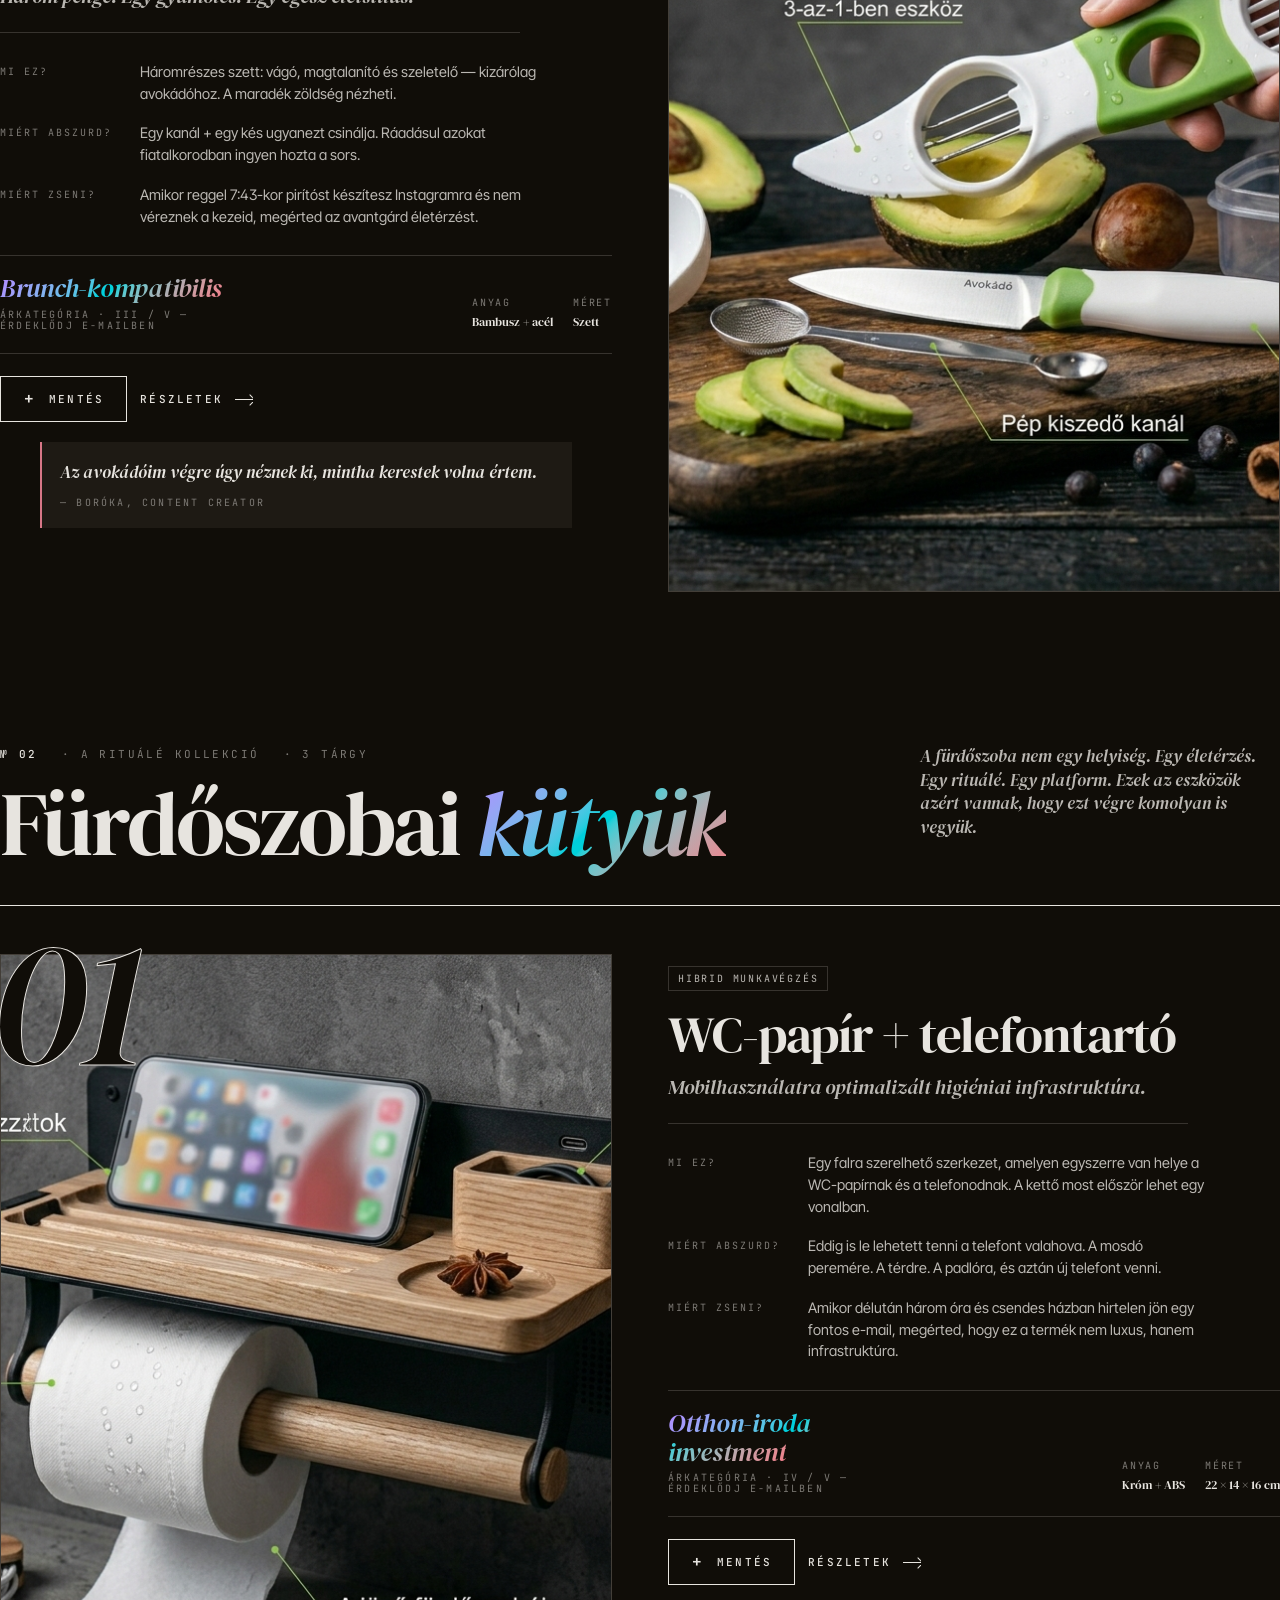
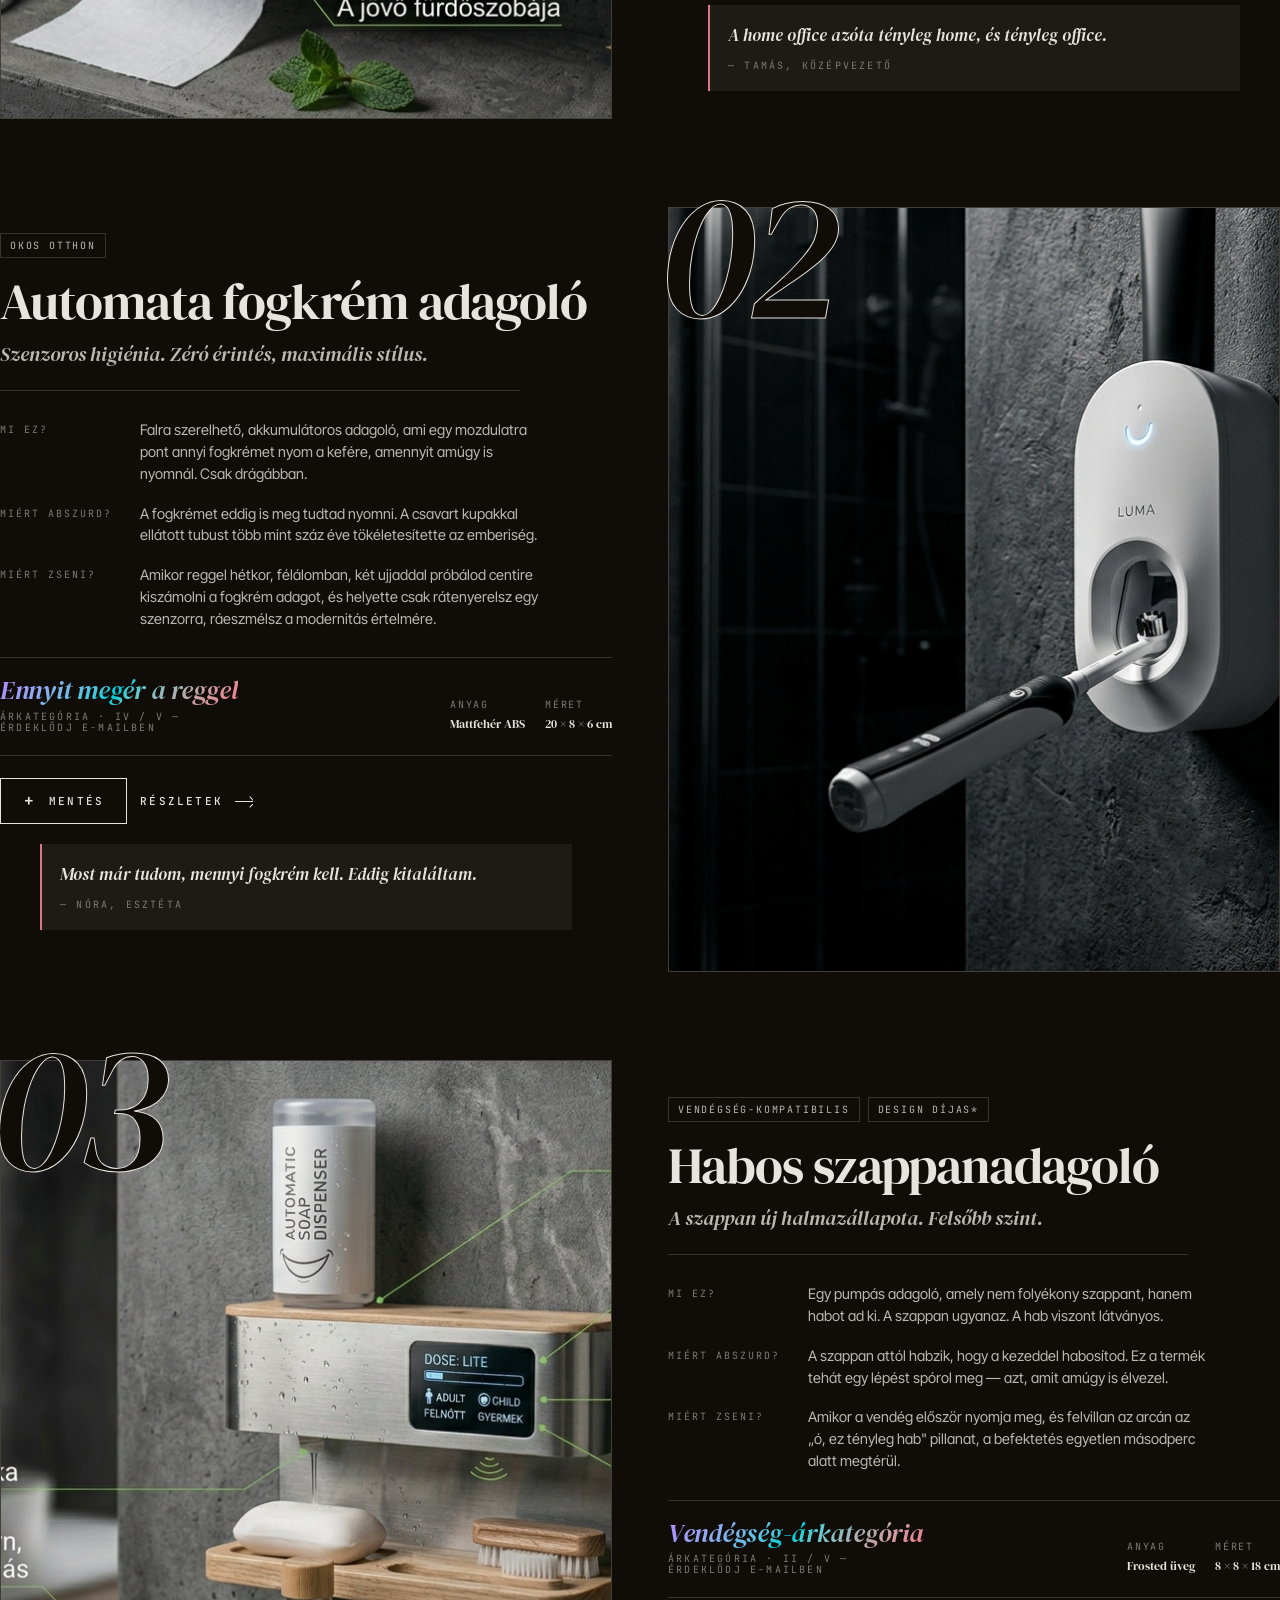
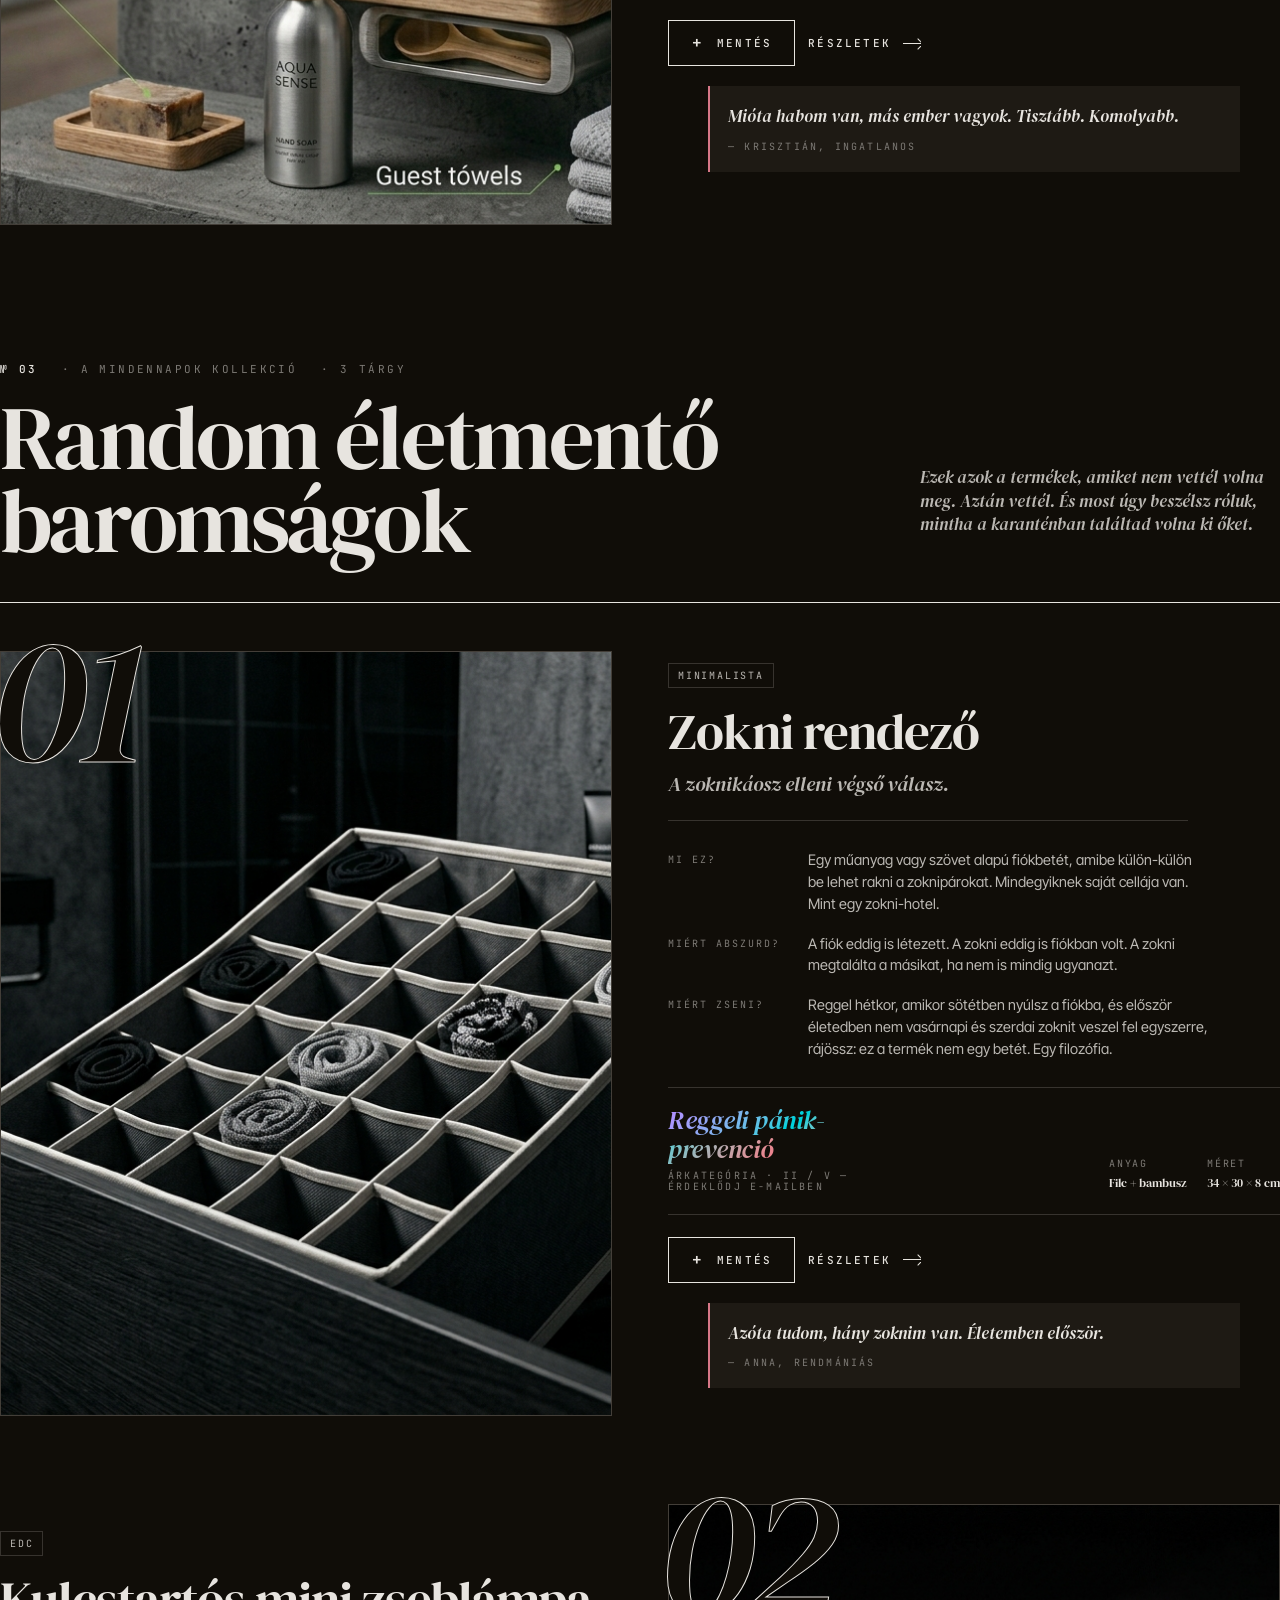
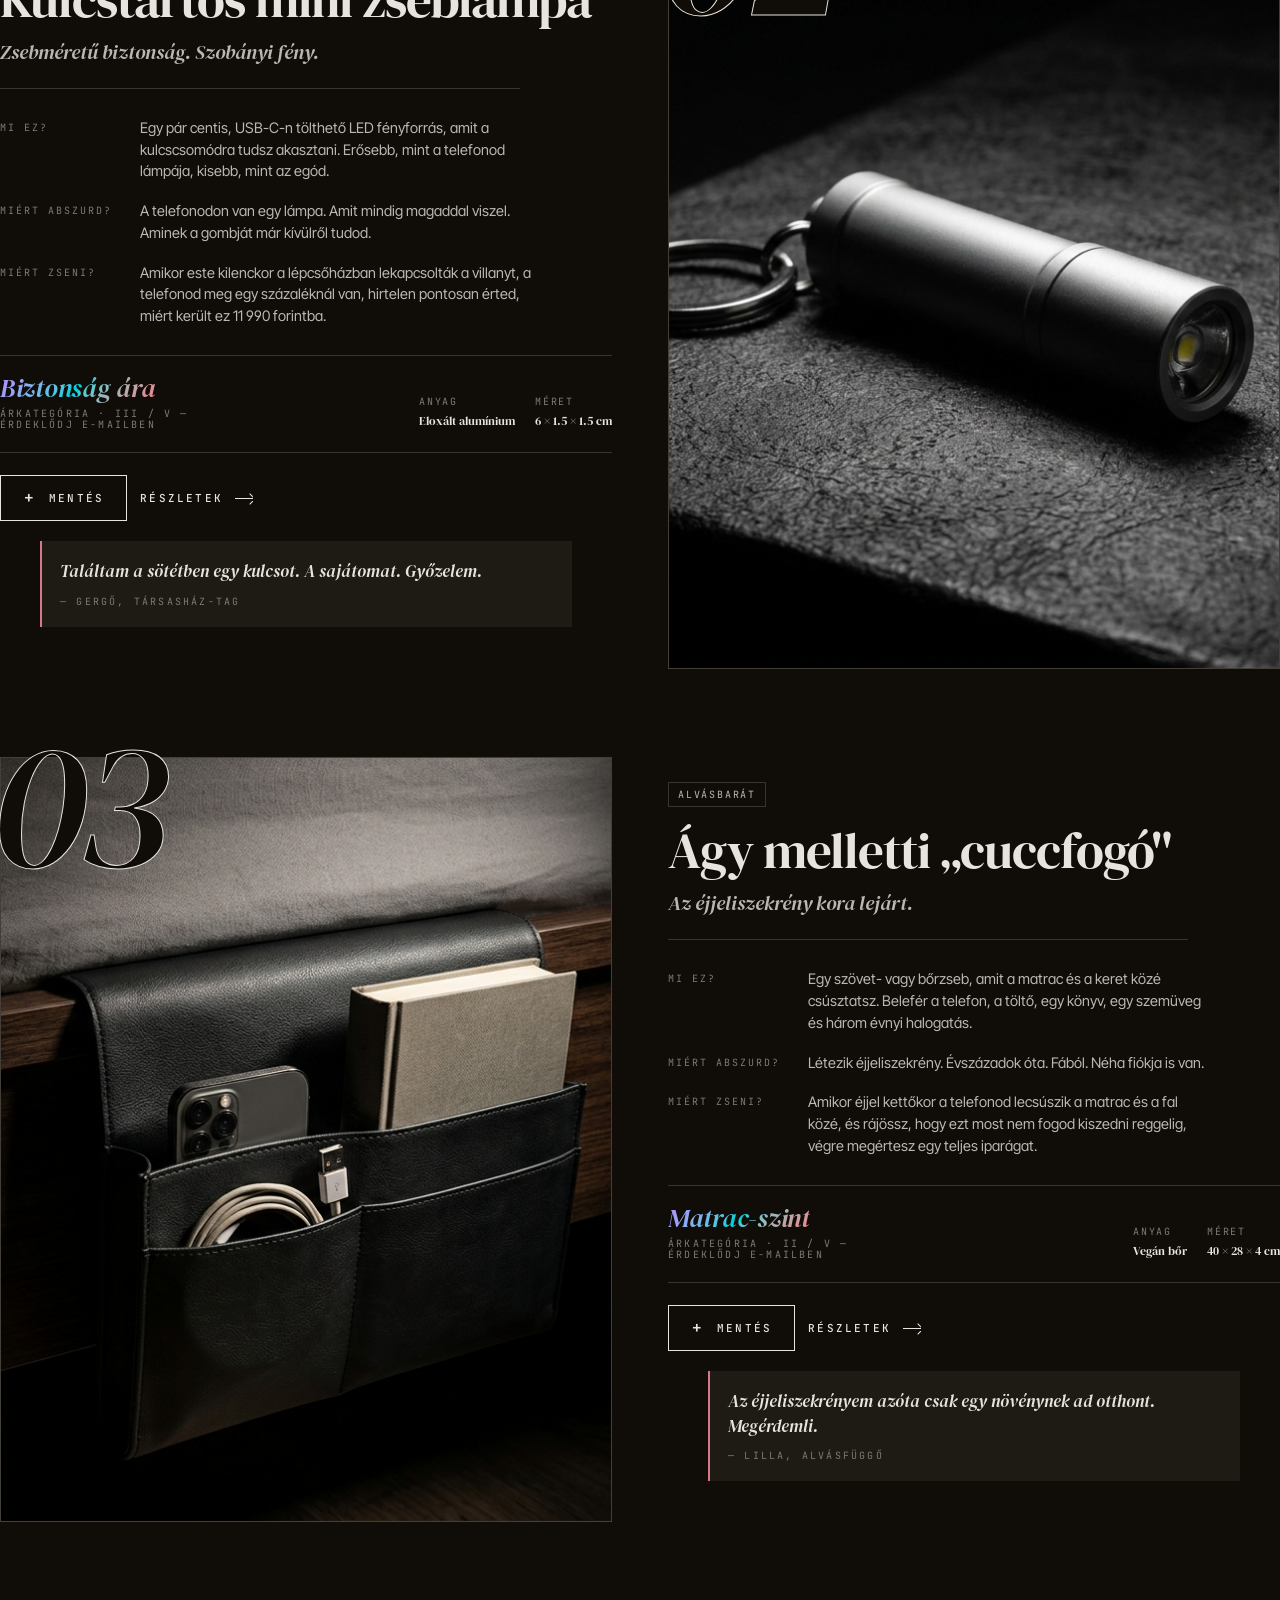
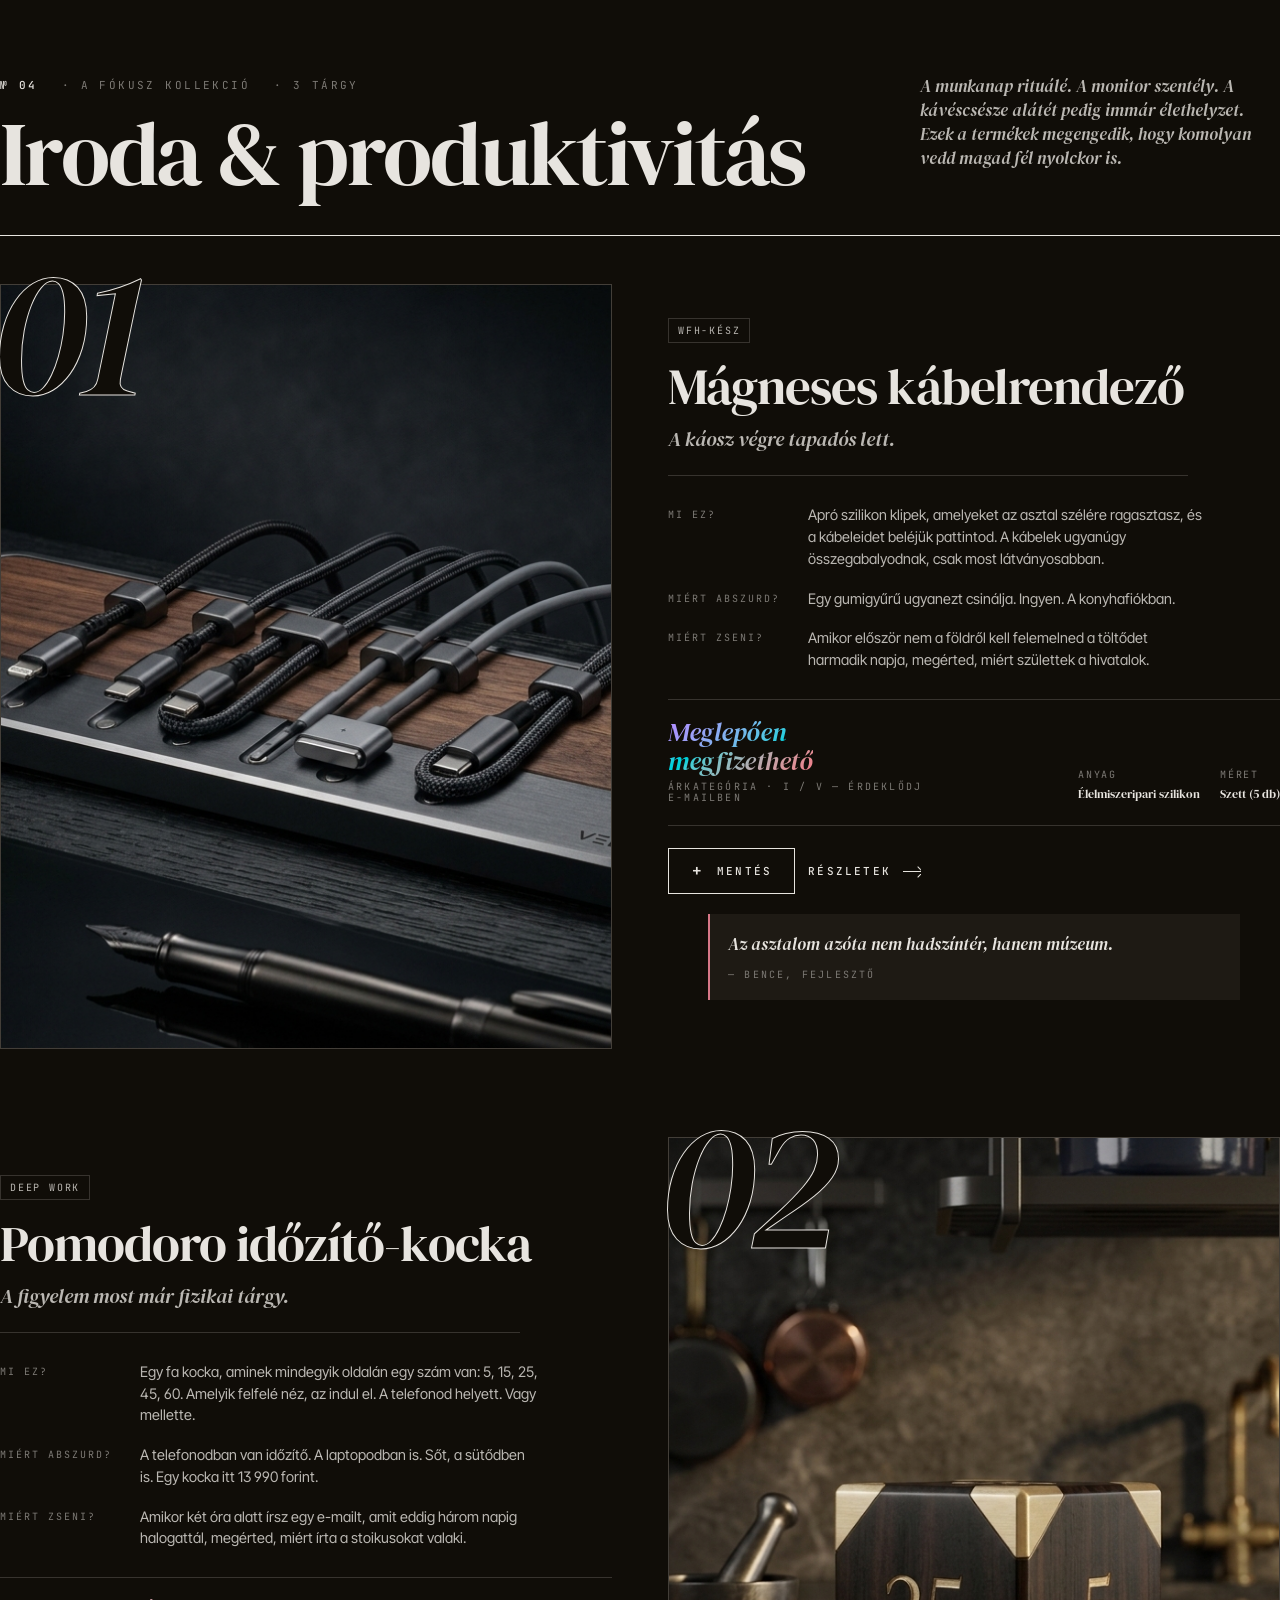
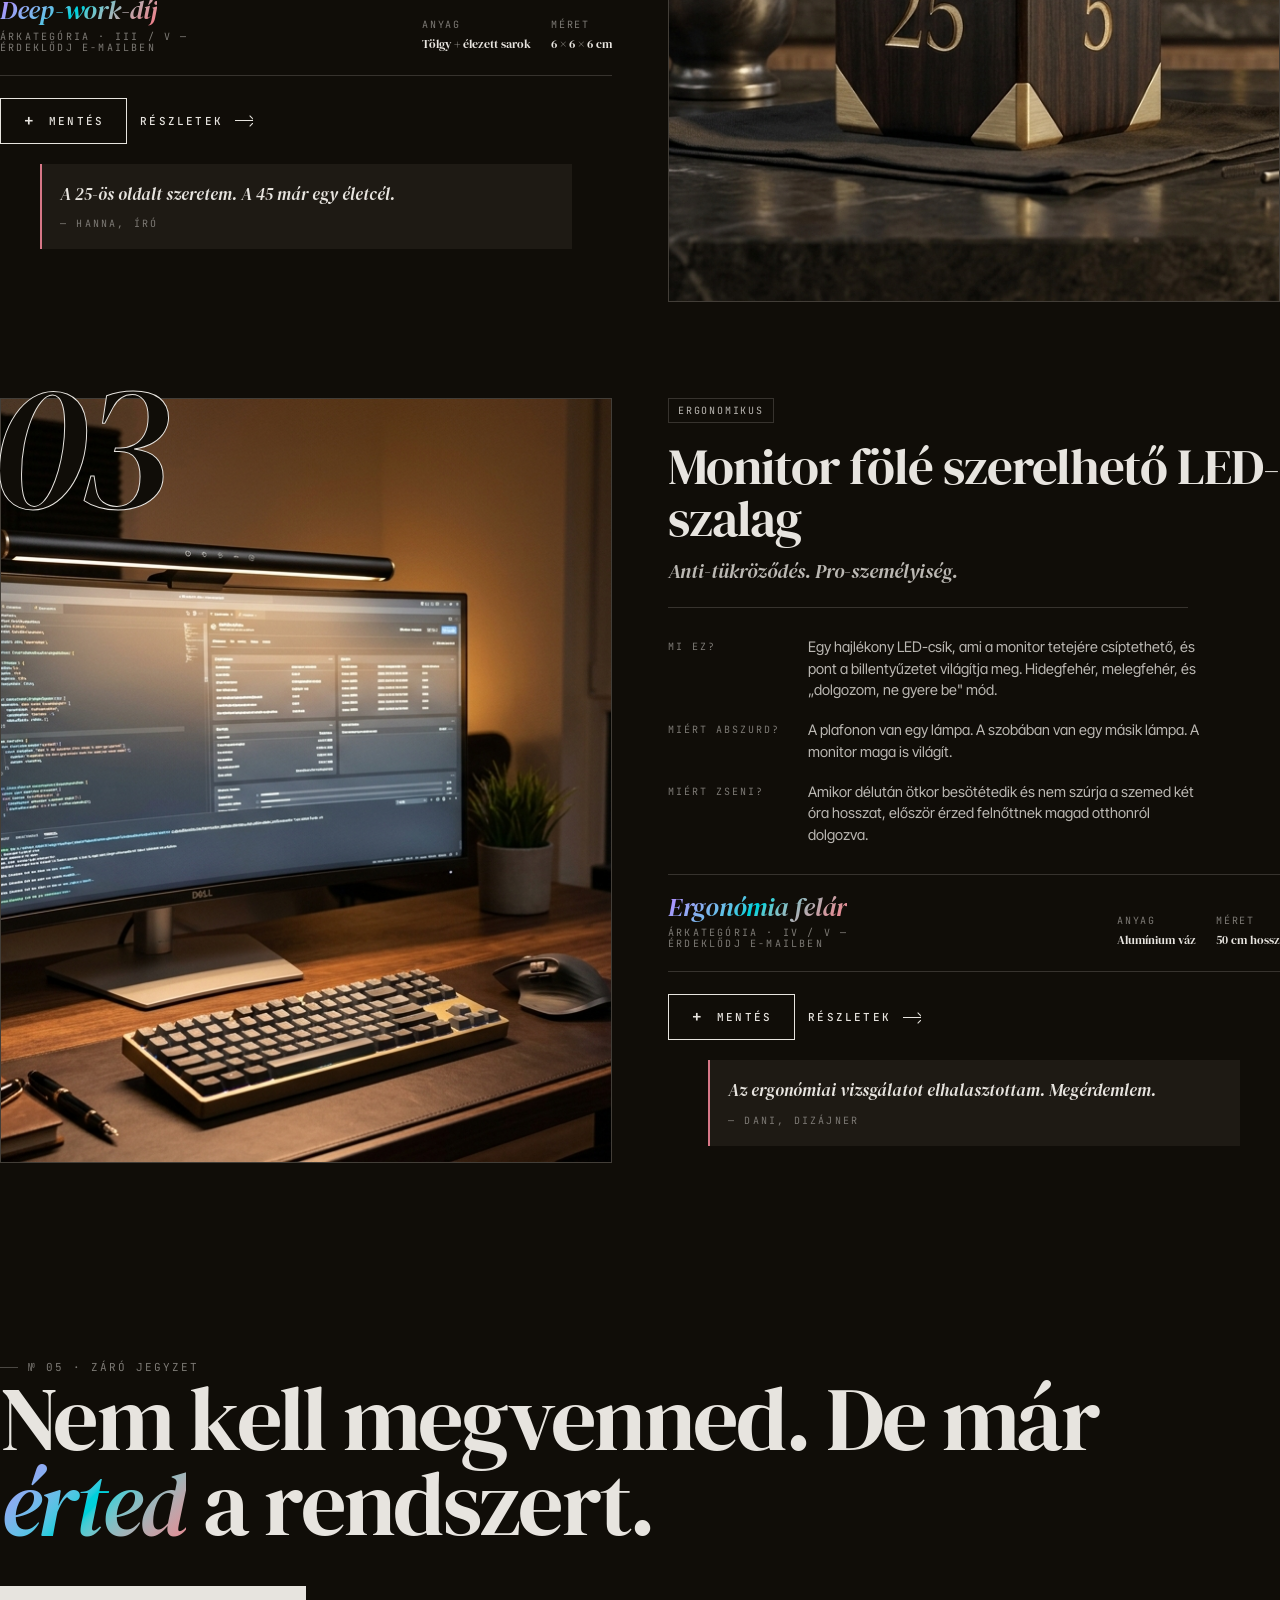
==== commit 65647d64: "Install Vercel Web Analytics Implemented Vercel Web Analytics for static HTML site  I successfully c" ====
--- a/index.html
+++ b/index.html
@@ -6,6 +6,7 @@
 <title>Kütyű Műhely — Kollekció 2026</title>
 <link rel="stylesheet" href="assets/system.css" />
 <link rel="icon" href="data:image/svg+xml,%3Csvg xmlns='http://www.w3.org/2000/svg' viewBox='0 0 100 100'%3E%3Ctext y='78' font-size='80' font-family='serif'%3EK%3C/text%3E%3C/svg%3E" />
+<script defer src="/_vercel/insights/script.js"></script>
 <style>
 /* ========== Page-specific ========== */
 
@@ -1112,7 +1113,7 @@
       <span class="details-card__eyebrow" id="d-eyebrow">№ — · Kollekció</span>
       <h3 class="details-card__title" id="d-title">—</h3>
       <p class="details-card__slogan" id="d-slogan">—</p>
-      <div class="details-card__ph ph"><div class="ph__label" id="d-phlabel">Termékfotó</div></div>
+      <div class="details-card__ph ph"><img id="d-img" alt="" loading="lazy" onerror="tryNextExt(this)"><div class="ph__label" id="d-phlabel">Termékfotó</div></div>
       <div class="details-card__flip-hint">
         <span>Fordítsd meg a kártyát</span>
         <button class="details-card__flip-btn" id="d-flip">Az <em>életet megváltó</em> sztori<span class="arrow"></span></button>
@@ -1211,6 +1212,9 @@
       <div class="spread__media">
         <div class="spread__num">${String(gi + 1).padStart(2, '0')}</div>
         <div class="spread__ph ph">
+          ${g.image
+            ? `<img src="${g.image}" alt="${g.name}" loading="lazy" onerror="this.remove()">`
+            : `<img src="assets/images/${g.slug}.png" data-slug="${g.slug}" alt="${g.name}" loading="lazy" onerror="tryNextExt(this)">`}
           <div class="ph__label">Termékfotó<br>${g.name}</div>
         </div>
         <div class="spread__tag">${col.number.replace('№ ', 'Kollekció ')}</div>
@@ -1367,6 +1371,18 @@
   document.getElementById('d-title').innerHTML = g.name;
   document.getElementById('d-slogan').textContent = g.slogan;
   document.getElementById('d-phlabel').innerHTML = `Termékfotó<br>${g.name}`;
+  const dImg = document.getElementById('d-img');
+  dImg.style.display = '';
+  dImg.alt = g.name;
+  if (g.image) {
+    dImg.removeAttribute('data-slug');
+    dImg.removeAttribute('data-ext-i');
+    dImg.src = g.image;
+  } else {
+    dImg.dataset.slug = slug;
+    dImg.dataset.extI = '0';
+    dImg.src = `assets/images/${slug}.png`;
+  }
   document.getElementById('d-story-title').innerHTML = life.title;
   document.getElementById('d-story').innerHTML = life.story;
   document.getElementById('d-story-sig').textContent = life.sig;
--- a/assets/system.css
+++ b/assets/system.css
@@ -50,6 +50,7 @@
 html {
   background: var(--paper);
   scroll-behavior: smooth;
+  overflow-x: hidden;
 }
 
 body {
@@ -68,6 +69,16 @@
 button { font-family: inherit; cursor: pointer; }
 img, svg { display: block; max-width: 100%; }
 
+a:focus-visible,
+button:focus-visible,
+input:focus-visible,
+textarea:focus-visible,
+select:focus-visible,
+[contenteditable]:focus-visible {
+  outline: 2px solid var(--accent);
+  outline-offset: 4px;
+}
+
 ::selection { background: var(--ink); color: var(--paper); }
 
 /* ---------- Type primitives ---------- */
@@ -129,6 +140,7 @@
 .btn {
   display: inline-flex;
   align-items: center;
+  justify-content: center;
   gap: 12px;
   padding: 14px 22px;
   border-radius: 0;
@@ -143,6 +155,9 @@
   transition: background 220ms ease, color 220ms ease, transform 220ms ease;
   position: relative;
   overflow: hidden;
+  min-height: 46px;
+  text-align: center;
+  text-wrap: balance;
 }
 .btn .arrow { width: 18px; height: 1px; background: currentColor; position: relative; transition: width 220ms ease; }
 .btn .arrow::after {
@@ -174,6 +189,7 @@
   border-bottom: var(--hairline) solid var(--rule);
   transition: background 200ms ease, border-color 200ms ease;
 }
+.nav--menu-open { z-index: 120; }
 .nav__inner {
   display: grid;
   grid-template-columns: 1fr auto 1fr;
@@ -239,6 +255,7 @@
   display: inline-flex;
   align-items: center;
   gap: 10px;
+  white-space: nowrap;
 }
 .nav__saved-count {
   font-family: var(--mono);
@@ -317,6 +334,9 @@
   position: fixed;
   bottom: 24px;
   left: 50%;
+  width: min(92vw, 560px);
+  justify-content: center;
+  text-align: center;
   transform: translateX(-50%) translateY(120%);
   background: var(--ink);
   color: var(--paper);
@@ -330,6 +350,7 @@
   display: inline-flex;
   align-items: center;
   gap: 14px;
+  text-wrap: balance;
 }
 .toast.show { transform: translateX(-50%) translateY(0); }
 .toast .dot {
@@ -359,6 +380,15 @@
   text-align: center;
   padding: 16px;
 }
+.ph img {
+  position: absolute;
+  inset: 0;
+  width: 100%;
+  height: 100%;
+  object-fit: cover;
+  display: block;
+  z-index: 1;
+}
 .ph--noir {
   background:
     repeating-linear-gradient(
@@ -411,6 +441,7 @@
     border: 1px solid var(--ink);
     background: transparent;
     position: relative;
+    flex: 0 0 40px;
   }
   .nav__burger::before, .nav__burger::after {
     content: '';
@@ -433,6 +464,9 @@
     background: var(--paper);
     border-bottom: 1px solid var(--rule);
     padding: 20px var(--gutter) 28px;
+    max-height: calc(100dvh - 72px);
+    overflow-y: auto;
+    box-shadow: 0 24px 70px oklch(0.08 0.02 80 / 0.24);
   }
   .nav--menu-open .nav__center a {
     padding: 16px 0;
@@ -444,6 +478,18 @@
 }
 
 @media (max-width: 520px) {
+  .shell { padding-left: 18px; padding-right: 18px; }
+  .nav__inner { gap: 12px; }
+  .nav__brand { min-width: 0; gap: 8px; }
+  .nav__brand span:last-child {
+    overflow: hidden;
+    text-overflow: ellipsis;
+    white-space: nowrap;
+  }
+  .nav__brand-mark { display: none; }
+  .nav__saved { padding: 8px 10px; gap: 8px; }
+  .nav__saved { font-size: 10px; letter-spacing: 0.14em; }
+  .btn { width: 100%; }
   .foot__grid { grid-template-columns: 1fr; }
   .foot { padding: 56px 0 28px; }
 }
@@ -453,3 +499,171 @@
   .reveal, .reveal-stagger > * { opacity: 1 !important; transform: none !important; }
   html { scroll-behavior: auto; }
 }
+
+/* ---------- Codex polish layer ----------
+   These important rules intentionally override page-level inline styles.
+   The pages are static exports, so the shared system file is the safest place
+   to keep the final responsive pass consistent across all routes. */
+
+.hero {
+  min-height: calc(100svh - 104px) !important;
+  display: grid !important;
+  align-items: center !important;
+  padding-top: clamp(44px, 7vw, 72px) !important;
+  padding-bottom: clamp(64px, 8vw, 96px) !important;
+}
+
+.hero__head {
+  grid-template-columns: minmax(0, 1fr) minmax(280px, 340px) !important;
+}
+
+.hero__title {
+  font-size: clamp(52px, 10vw, 156px) !important;
+  line-height: 0.9 !important;
+  letter-spacing: -0.026em !important;
+  max-width: 13ch !important;
+  text-wrap: balance !important;
+}
+
+.hero__title-word {
+  overflow: visible !important;
+}
+
+.hero__title-word span {
+  max-width: 100% !important;
+}
+
+.hero__pull p,
+.split__lead,
+.mast__lead {
+  text-wrap: pretty;
+}
+
+.split__title,
+.mast__title {
+  max-width: 11ch !important;
+  text-wrap: balance !important;
+}
+
+.details-modal {
+  overscroll-behavior: contain;
+}
+
+.details-card__face {
+  -webkit-overflow-scrolling: touch;
+}
+
+.form-note {
+  margin: 18px 0 0;
+  padding-top: 14px;
+  border-top: 1px solid var(--rule);
+  font-family: var(--mono);
+  font-size: 9.5px;
+  letter-spacing: 0.16em;
+  line-height: 1.55;
+  text-transform: uppercase;
+  color: var(--ink-mute);
+}
+
+.btn.confirming {
+  background: oklch(0.74 0.14 15 / 0.16);
+  border-color: var(--accent-ink);
+  color: var(--ink);
+}
+
+@media (max-width: 980px) {
+  .split__title {
+    font-size: clamp(46px, 11vw, 92px) !important;
+  }
+}
+
+@media (max-width: 820px) {
+  .hero__head {
+    grid-template-columns: 1fr !important;
+    gap: 32px !important;
+  }
+
+  .hero__title {
+    font-size: clamp(44px, 12vw, 78px) !important;
+    max-width: 9.5ch !important;
+  }
+
+  .hero__meta-right {
+    display: grid !important;
+    gap: 8px !important;
+  }
+}
+
+@media (max-width: 640px) {
+  .details-modal {
+    align-items: stretch !important;
+    padding: 14px !important;
+  }
+
+  .details-card {
+    width: 100% !important;
+    height: min(88svh, 740px) !important;
+    align-self: center !important;
+  }
+
+  .details-card__flip-btn,
+  .details-card__flip-back {
+    width: 100% !important;
+    justify-content: center !important;
+    text-align: center !important;
+  }
+}
+
+@media (max-width: 560px) {
+  .hero {
+    min-height: auto !important;
+    padding-top: 42px !important;
+  }
+
+  .hero__meta {
+    gap: 10px !important;
+    padding-bottom: 28px !important;
+  }
+
+  .hero__title,
+  .split__title,
+  .mast__title {
+    font-size: clamp(42px, 14vw, 64px) !important;
+    max-width: 9ch !important;
+    letter-spacing: -0.02em !important;
+  }
+
+  .hero__pull {
+    border-left: 0 !important;
+    padding-left: 0 !important;
+    padding-top: 18px !important;
+    border-top: 1px solid var(--rule) !important;
+  }
+
+  .hero__foot {
+    margin-top: 42px !important;
+  }
+
+  .form-card {
+    padding: 28px 20px !important;
+    position: static !important;
+  }
+
+  .form-card__tabs {
+    width: 100% !important;
+    display: grid !important;
+    grid-template-columns: 1fr 1fr !important;
+    border-radius: 0 !important;
+  }
+
+  .form-card__tabs button {
+    border-radius: 0 !important;
+    padding: 11px 10px !important;
+    letter-spacing: 0.14em !important;
+  }
+
+  .summary {
+    grid-template-columns: 1fr !important;
+    gap: 22px !important;
+  }
+}
